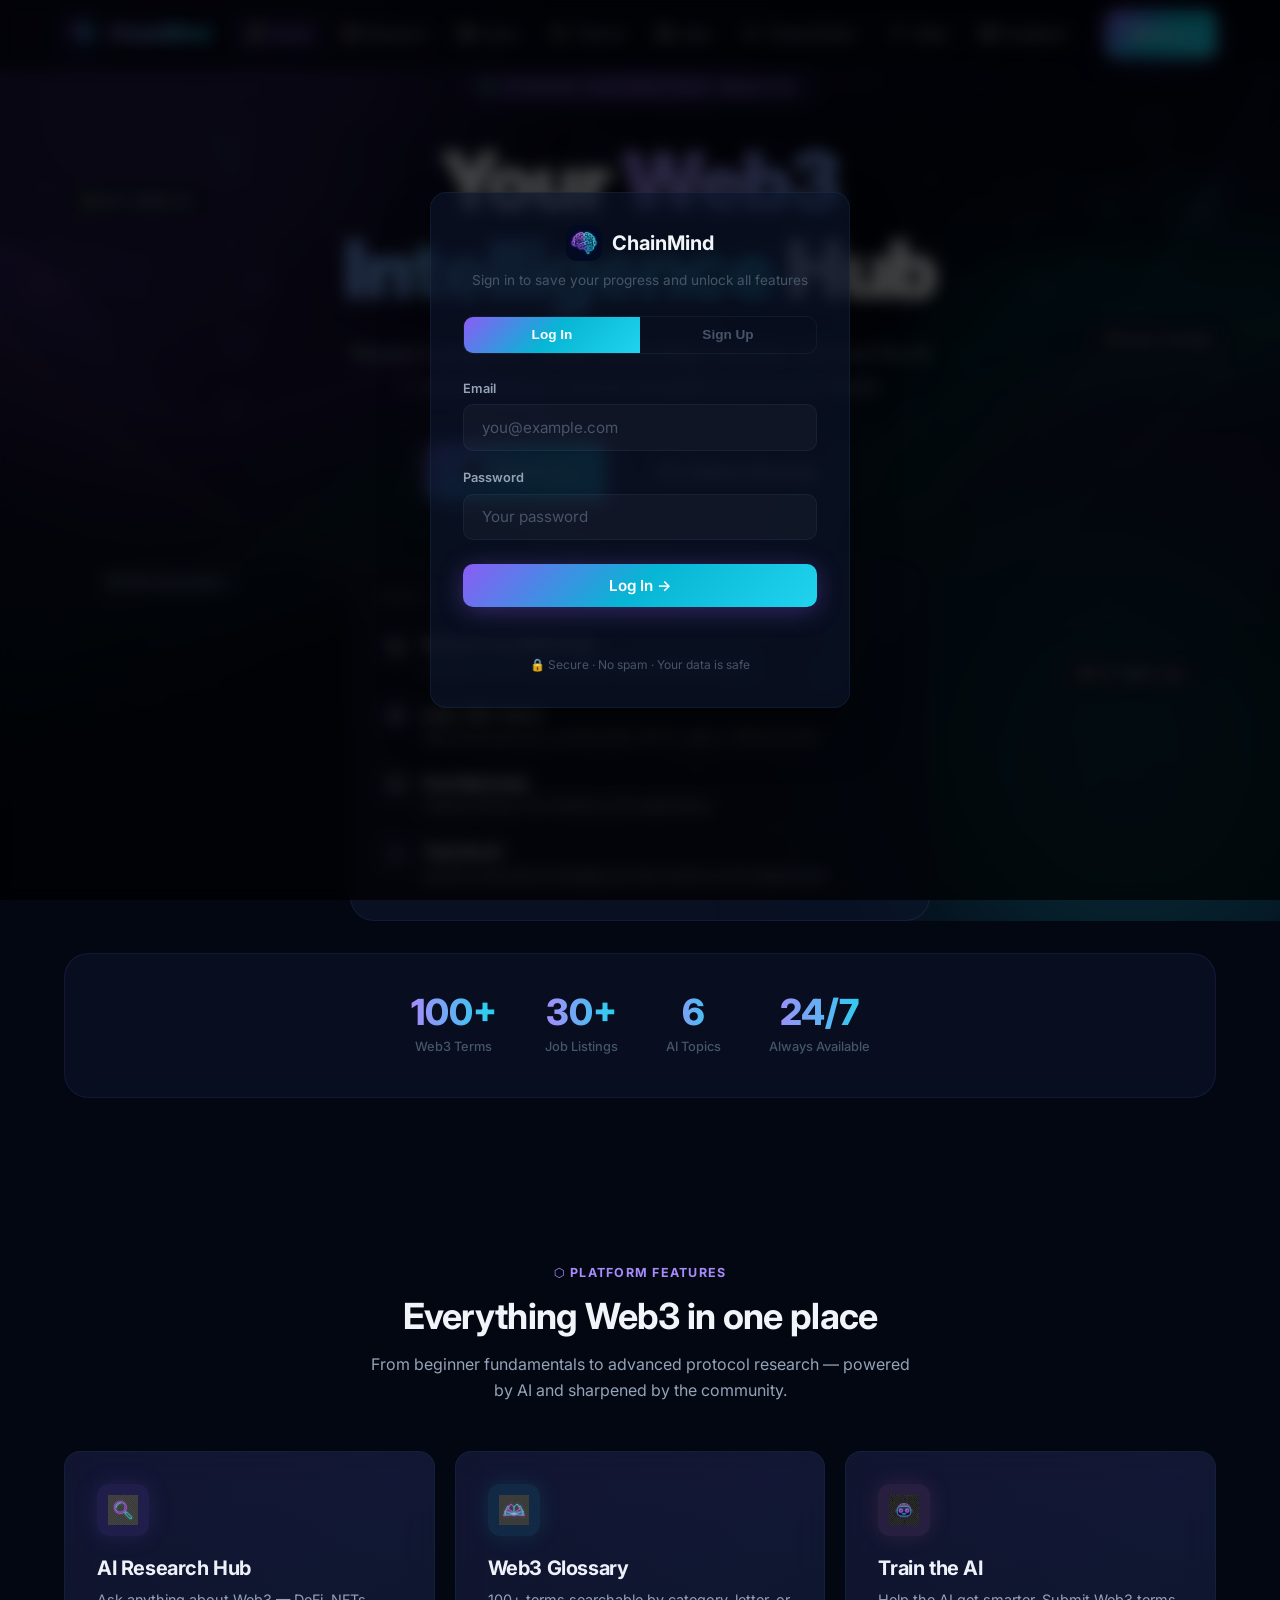
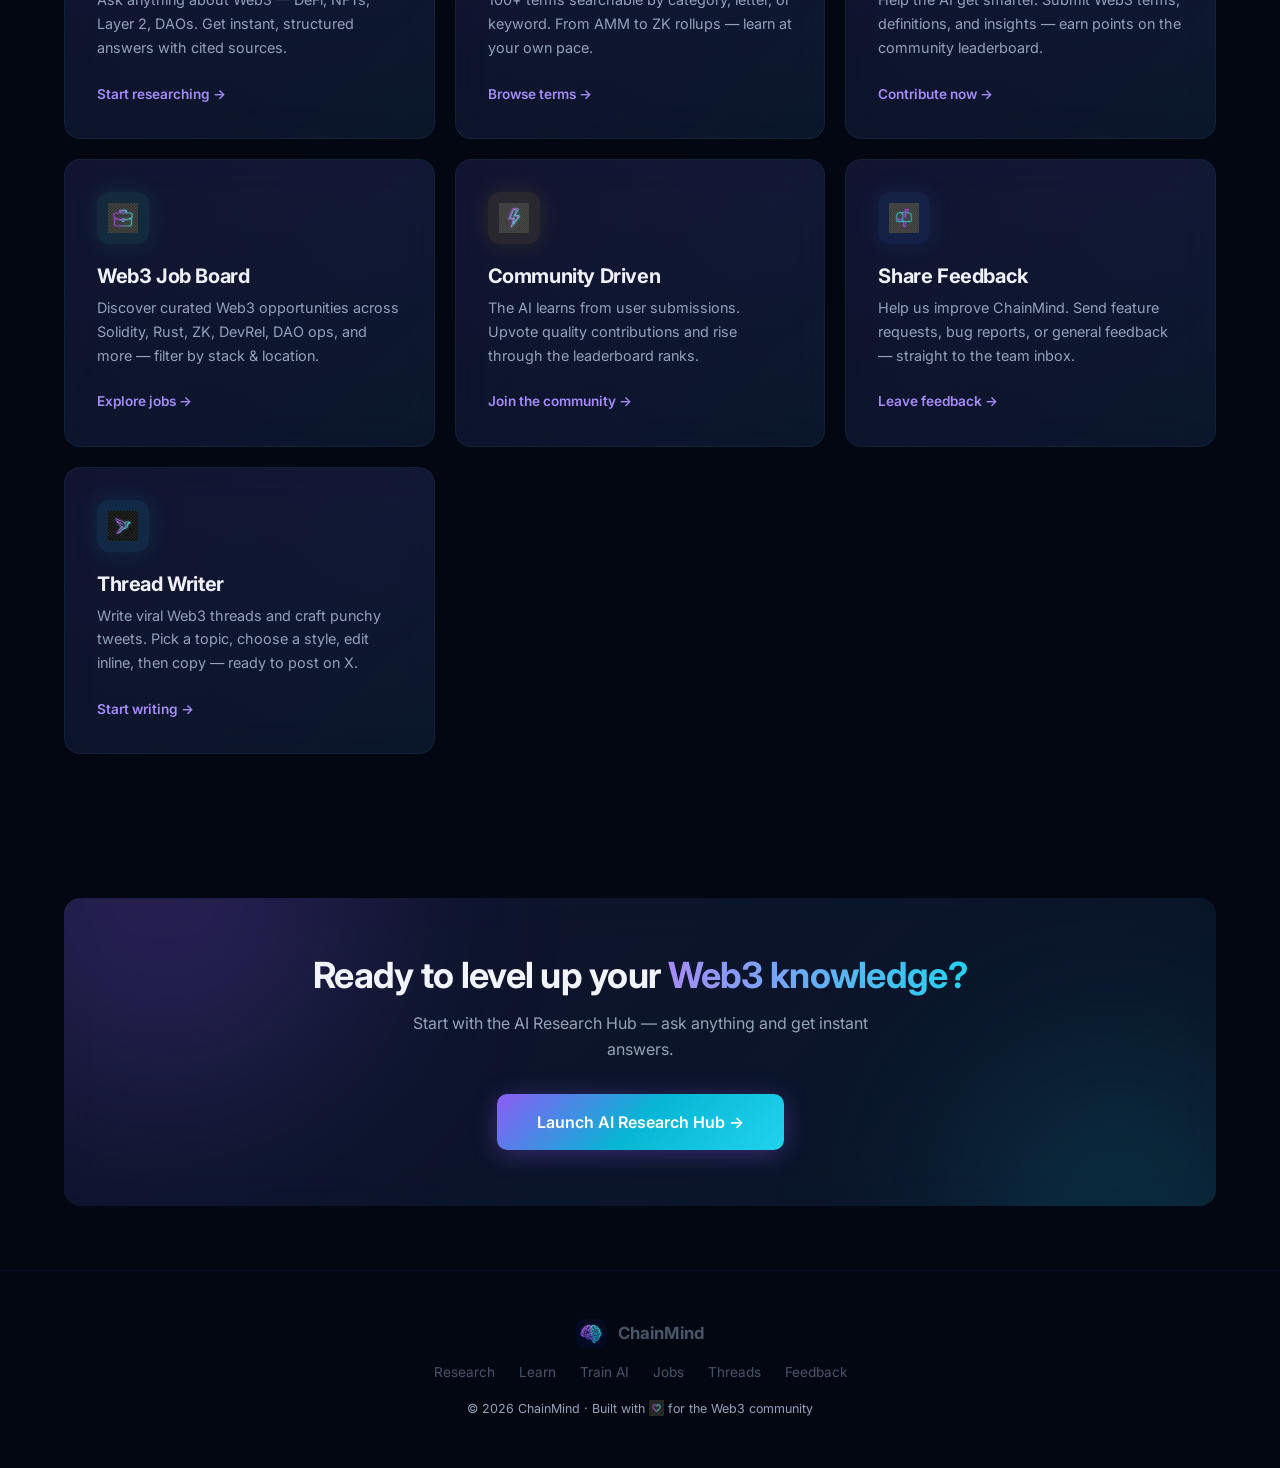
==== index.html @ 7d7e0b0d "Fix mobile responsiveness and emoji icons" ====
<!DOCTYPE html>
<html lang="en">

<head>
  <meta charset="UTF-8" />
  <meta name="viewport" content="width=device-width, initial-scale=1.0" />
  <title>ChainMind — AI-Powered Web3 Research Platform</title>
  <meta name="description"
    content="Research Web3 with AI, learn blockchain terminology, find Web3 jobs, and train the AI with community knowledge." />
  <link rel="stylesheet" href="css/global.css" />
  <link rel="stylesheet" href="css/components.css" />
  <style>
    /* Hero */
    .hero {
      min-height: 100vh;
      display: flex;
      align-items: center;
      justify-content: center;
      text-align: center;
      position: relative;
      overflow: hidden;
      padding-top: 68px;
    }

    .hero-bg {
      position: absolute;
      inset: 0;
      z-index: 0;
    }

    .hero-bg img {
      width: 100%;
      height: 100%;
      object-fit: cover;
      opacity: 0.35;
    }

    .hero-bg::after {
      content: '';
      position: absolute;
      inset: 0;
      background: linear-gradient(180deg, rgba(3, 7, 18, 0.3) 0%, rgba(3, 7, 18, 0.85) 70%, var(--bg-deep) 100%);
    }

    .hero-content {
      position: relative;
      z-index: 2;
      max-width: 820px;
      margin-inline: auto;
      padding-inline: 1.5rem;
      animation: fade-in-up 0.8s ease both;
    }

    .hero-badge {
      display: inline-flex;
      align-items: center;
      gap: 0.6rem;
      background: rgba(139, 92, 246, 0.08);
      border: 1px solid rgba(139, 92, 246, 0.2);
      border-radius: 99px;
      padding: 0.45rem 1.2rem;
      font-size: 0.8rem;
      font-weight: 600;
      color: var(--purple-1);
      margin-bottom: 2rem;
      position: relative;
      overflow: hidden;
    }

    .hero-badge::after {
      content: '';
      position: absolute;
      inset: 0;
      background: linear-gradient(90deg, transparent, rgba(139, 92, 246, 0.15), transparent);
      animation: shimmer 3s infinite;
    }

    .hero-badge .dot {
      width: 8px;
      height: 8px;
      border-radius: 50%;
      background: var(--green-1);
      animation: glow-pulse 2s infinite;
      position: relative;
      z-index: 1;
    }

    .hero h1 {
      font-size: clamp(2.8rem, 7vw, 5rem);
      letter-spacing: -0.03em;
      margin-bottom: 1.5rem;
      font-weight: 900;
      line-height: 1.1;
    }

    .hero-sub {
      font-size: 1.2rem;
      color: var(--text-secondary);
      max-width: 600px;
      margin-inline: auto;
      margin-bottom: 2.5rem;
      line-height: 1.7;
    }

    .hero-cta {
      display: flex;
      gap: 1rem;
      justify-content: center;
      flex-wrap: wrap;
      margin-bottom: 4rem;
    }

    .hero-cta .btn {
      font-size: 1rem;
      padding: 0.9rem 2.2rem;
    }

    .hero-preview {
      background: rgba(12, 20, 42, 0.7);
      border: 1px solid rgba(139, 92, 246, 0.12);
      border-radius: var(--radius-lg);
      padding: 1.5rem 1.75rem;
      text-align: left;
      max-width: 580px;
      margin-inline: auto;
      backdrop-filter: blur(24px);
      animation: fade-in-up 0.8s ease 0.3s both;
      position: relative;
      overflow: hidden;
    }

    .hero-preview::before {
      content: '';
      position: absolute;
      inset: -1px;
      border-radius: inherit;
      padding: 1px;
      background: linear-gradient(135deg, rgba(139, 92, 246, 0.25), transparent 40%, rgba(34, 211, 238, 0.15));
      -webkit-mask: linear-gradient(#fff 0 0) content-box, linear-gradient(#fff 0 0);
      mask: linear-gradient(#fff 0 0) content-box, linear-gradient(#fff 0 0);
      -webkit-mask-composite: xor;
      mask-composite: exclude;
      pointer-events: none;
    }

    .preview-label {
      font-size: 0.72rem;
      font-weight: 700;
      letter-spacing: 0.1em;
      text-transform: uppercase;
      color: var(--text-muted);
      margin-bottom: 0.75rem;
    }

    .preview-item {
      display: flex;
      gap: 0.75rem;
      align-items: flex-start;
      padding: 0.65rem 0;
      border-bottom: 1px solid rgba(139, 92, 246, 0.06);
    }

    .preview-item:last-child {
      border-bottom: none;
    }

    .preview-icon {
      width: 32px;
      height: 32px;
      border-radius: 8px;
      background: rgba(139, 92, 246, 0.1);
      display: flex;
      align-items: center;
      justify-content: center;
      font-size: 0.85rem;
      flex-shrink: 0;
    }

    .preview-item p {
      font-size: 0.8rem;
    }

    /* Orbs */
    .orb-1 {
      width: 600px;
      height: 600px;
      top: -200px;
      left: -150px;
      animation: float 8s ease-in-out infinite;
    }

    .orb-2 {
      width: 500px;
      height: 500px;
      bottom: -100px;
      right: -100px;
      animation: float 10s ease-in-out infinite reverse;
    }

    .orb-3 {
      width: 300px;
      height: 300px;
      top: 40%;
      left: 50%;
      transform: translateX(-50%);
      animation: float 6s ease-in-out infinite 2s;
    }

    /* Floating tags */
    .floating-tag {
      position: absolute;
      background: rgba(12, 20, 42, 0.75);
      border: 1px solid rgba(139, 92, 246, 0.15);
      border-radius: 99px;
      padding: 0.4rem 1rem;
      font-size: 0.75rem;
      font-weight: 600;
      color: var(--text-secondary);
      backdrop-filter: blur(12px);
      animation: float 7s ease-in-out infinite;
      pointer-events: none;
    }

    .ft-1 {
      top: 20%;
      left: 5%;
      animation-delay: 0s;
    }

    .ft-2 {
      top: 35%;
      right: 4%;
      animation-delay: 1.5s;
    }

    .ft-3 {
      bottom: 35%;
      left: 7%;
      animation-delay: 3s;
    }

    .ft-4 {
      bottom: 25%;
      right: 6%;
      animation-delay: 4.5s;
    }

    /* CTA section gradient border */
    .cta-card {
      padding: 3.5rem;
      text-align: center;
      position: relative;
      overflow: hidden;
      border: none;
    }

    .cta-card::before {
      content: '';
      position: absolute;
      inset: -1px;
      border-radius: inherit;
      padding: 1px;
      background: linear-gradient(135deg, rgba(139, 92, 246, 0.3), transparent 50%, rgba(34, 211, 238, 0.2));
      -webkit-mask: linear-gradient(#fff 0 0) content-box, linear-gradient(#fff 0 0);
      mask: linear-gradient(#fff 0 0) content-box, linear-gradient(#fff 0 0);
      -webkit-mask-composite: xor;
      mask-composite: exclude;
      pointer-events: none;
    }

    .emoji-icon {
      width: 1.25em;
      height: 1.25em;
      vertical-align: -0.25em;
      display: inline-block;
      object-fit: contain;
    }

    @media(max-width:768px) {
      .floating-tag {
        display: none;
      }

      .hero h1 {
        font-size: clamp(2rem, 8vw, 3.5rem);
      }

      .hero {
        padding-bottom: 2rem;
      }

      .cta-card {
        padding: 2rem 1.25rem !important;
      }

      .cta-card .btn {
        width: 100%;
        justify-content: center;
        text-align: center;
      }

      .hero-cta .btn {
        width: 100%;
        justify-content: center;
      }

      .stats-bar {
        gap: 1.5rem;
        padding: 1.75rem 1.5rem;
      }
    }
  </style>
</head>

<body>

  <!-- ── Navbar ── -->
  <nav class="navbar">
    <div class="navbar-inner">
      <a href="index.html" class="navbar-brand">
        <div class="brand-icon"><img src="assets/chainmind_logo.png" alt="ChainMind"></div>
        <span>ChainMind</span>
      </a>
      <ul class="navbar-links">
        <li><a href="index.html"><img src="assets/icon_home_1771849990107.png" alt="Home" class="emoji-icon"> Home</a>
        </li>
        <li><a href="research.html"><img src="assets/icon_research_1771850004375.png" alt="Research" class="emoji-icon">
            Research</a></li>
        <li><a href="learn.html"><img src="assets/icon_learn_1771850086017.png" alt="Learn" class="emoji-icon">
            Learn</a></li>
        <li><a href="train.html"><img src="assets/icon_robot_1771850102245.png" alt="Train AI" class="emoji-icon"> Train
            AI</a></li>
        <li><a href="jobs.html"><img src="assets/icon_jobs_1771850142744.png" alt="Jobs" class="emoji-icon"> Jobs</a>
        </li>
        <li><a href="tweet.html"><img src="assets/icon_thread_1771850173040.png" alt="Thread Writer" class="emoji-icon">
            Thread Writer</a></li>
        <li><a href="video.html"><img src="assets/icon_video.png" alt="Video" class="emoji-icon"> Video</a></li>
        <li><a href="feedback.html"><img src="assets/icon_feedback_1771850546386.png" alt="Feedback" class="emoji-icon">
            Feedback</a></li>
      </ul>
      <div class="navbar-cta">
        <a href="research.html" class="btn btn-primary">Ask AI →</a>
        <button class="hamburger" id="hamburger" aria-label="Menu">
          <span></span><span></span><span></span>
        </button>
      </div>
    </div>
    <div class="mobile-menu" id="mobile-menu">
      <a href="index.html"><img src="assets/icon_home_1771849990107.png" alt="Home" class="emoji-icon"> Home</a>
      <a href="research.html"><img src="assets/icon_research_1771850004375.png" alt="Research" class="emoji-icon">
        Research</a>
      <a href="learn.html"><img src="assets/icon_learn_1771850086017.png" alt="Learn" class="emoji-icon"> Learn</a>
      <a href="train.html"><img src="assets/icon_robot_1771850102245.png" alt="Train AI" class="emoji-icon"> Train
        AI</a>
      <a href="jobs.html"><img src="assets/icon_jobs_1771850142744.png" alt="Jobs" class="emoji-icon"> Jobs</a>
      <a href="tweet.html"><img src="assets/icon_thread_1771850173040.png" alt="Thread Writer" class="emoji-icon">
        Thread Writer</a>
      <a href="video.html"><img src="assets/icon_video.png" alt="Video" class="emoji-icon"> Video</a>
      <a href="feedback.html"><img src="assets/icon_feedback_1771850546386.png" alt="Feedback" class="emoji-icon">
        Feedback</a>
    </div>
  </nav>

  <!-- ── Hero ── -->
  <section class="hero">
    <div class="hero-bg">
      <img src="assets/hero_bg.png" alt="">
    </div>
    <div class="orb orb-purple orb-1"></div>
    <div class="orb orb-cyan orb-2"></div>
    <div class="orb orb-pink orb-3"></div>
    <span class="floating-tag ft-1"><img src="assets/icon_defi_1771850023345.png" alt="DeFi" class="emoji-icon"> DeFi ·
      $80B TVL</span>
    <span class="floating-tag ft-2"><img src="assets/icon_layer2_1771850044279.png" alt="Layer 2" class="emoji-icon">
      Layer 2 Scaling</span>
    <span class="floating-tag ft-3"><img src="assets/icon_dao_1771850564025.png" alt="DAO" class="emoji-icon"> DAO
      Governance</span>
    <span class="floating-tag ft-4"><img src="assets/icon_jobs_1771850142744.png" alt="Jobs" class="emoji-icon"> 30+
      Web3 Jobs</span>

    <div class="hero-content">
      <div class="hero-badge">
        <div class="dot"></div>
        <span style="position:relative;z-index:1">AI-Powered · Community Trained · Always Free</span>
      </div>
      <h1>Your <span class="grad-text">Web3 Intelligence</span> Hub</h1>
      <p class="hero-sub">Research protocols, master terminology, find jobs, and train the AI — everything you need to
        navigate and thrive in Web3.</p>
      <div class="hero-cta">
        <a href="research.html" class="btn btn-primary"><img src="assets/icon_research_1771850004375.png" alt="Search"
            class="emoji-icon"> Ask the AI</a>
        <a href="learn.html" class="btn btn-outline"><img src="assets/icon_learn_1771850086017.png" alt="Learn"
            class="emoji-icon"> Explore Glossary</a>
      </div>
      <div class="hero-preview">
        <div class="preview-label">What can ChainMind do?</div>
        <div class="preview-item">
          <div class="preview-icon"><img src="assets/icon_research_1771850004375.png" alt="Search" class="emoji-icon">
          </div>
          <div><strong style="font-size:0.88rem">Research any Web3 topic</strong>
            <p>"Explain how ZK rollups differ from optimistic rollups"</p>
          </div>
        </div>
        <div class="preview-item">
          <div class="preview-icon"><img src="assets/icon_learn_1771850086017.png" alt="Learn" class="emoji-icon"></div>
          <div><strong style="font-size:0.88rem">Learn 100+ terms</strong>
            <p>Searchable glossary covering DeFi, NFTs, Layer 2, DAOs & more</p>
          </div>
        </div>
        <div class="preview-item">
          <div class="preview-icon"><img src="assets/icon_jobs_1771850142744.png" alt="Jobs" class="emoji-icon"></div>
          <div><strong style="font-size:0.88rem">Find Web3 jobs</strong>
            <p>Filtered listings from Solidity to ZK engineering</p>
          </div>
        </div>
        <div class="preview-item">
          <div class="preview-icon"><img src="assets/icon_robot_1771850102245.png" alt="Robot" class="emoji-icon"></div>
          <div><strong style="font-size:0.88rem">Train the AI</strong>
            <p>Submit community knowledge and earn points on the leaderboard</p>
          </div>
        </div>
      </div>
    </div>
  </section>

  <!-- ── Stats ── -->
  <section class="section" style="padding-top:2rem">
    <div class="container">
      <div class="stats-bar">
        <div class="stat-item">
          <div class="stat-number" data-target="100" data-suffix="+">0+</div>
          <div class="stat-label">Web3 Terms</div>
        </div>
        <div class="stat-item">
          <div class="stat-number" data-target="30" data-suffix="+">0+</div>
          <div class="stat-label">Job Listings</div>
        </div>
        <div class="stat-item">
          <div class="stat-number" data-target="6" data-suffix="">0</div>
          <div class="stat-label">AI Topics</div>
        </div>
        <div class="stat-item">
          <div class="stat-number" data-target="24" data-suffix="/7">0/7</div>
          <div class="stat-label">Always Available</div>
        </div>
      </div>
    </div>
  </section>

  <!-- ── Features ── -->
  <section class="section">
    <div class="container">
      <div class="text-center" style="margin-bottom:3rem">
        <div class="section-label">⬡ Platform Features</div>
        <h2>Everything Web3 in one place</h2>
        <p style="margin-top:0.75rem;max-width:560px;margin-inline:auto">From beginner fundamentals to advanced protocol
          research — powered by AI and sharpened by the community.</p>
      </div>
      <div class="feature-grid">
        <div class="card feature-card">
          <div class="card-icon icon-purple"><img src="assets/icon_research_1771850004375.png" alt="Research"
              class="emoji-icon"></div>
          <h3>AI Research Hub</h3>
          <p>Ask anything about Web3 — DeFi, NFTs, Layer 2, DAOs. Get instant, structured answers with cited sources.
          </p>
          <a href="research.html" class="card-link">Start researching →</a>
        </div>
        <div class="card feature-card">
          <div class="card-icon icon-cyan"><img src="assets/icon_learn_1771850086017.png" alt="Learn"
              class="emoji-icon"></div>
          <h3>Web3 Glossary</h3>
          <p>100+ terms searchable by category, letter, or keyword. From AMM to ZK rollups — learn at your own pace.</p>
          <a href="learn.html" class="card-link">Browse terms →</a>
        </div>
        <div class="card feature-card">
          <div class="card-icon icon-pink"><img src="assets/icon_robot_1771850102245.png" alt="Train"
              class="emoji-icon"></div>
          <h3>Train the AI</h3>
          <p>Help the AI get smarter. Submit Web3 terms, definitions, and insights — earn points on the community
            leaderboard.</p>
          <a href="train.html" class="card-link">Contribute now →</a>
        </div>
        <div class="card feature-card">
          <div class="card-icon icon-green"><img src="assets/icon_jobs_1771850142744.png" alt="Jobs" class="emoji-icon">
          </div>
          <h3>Web3 Job Board</h3>
          <p>Discover curated Web3 opportunities across Solidity, Rust, ZK, DevRel, DAO ops, and more — filter by stack
            & location.</p>
          <a href="jobs.html" class="card-link">Explore jobs →</a>
        </div>
        <div class="card feature-card">
          <div class="card-icon icon-yellow"><img src="assets/icon_defi_1771850023345.png" alt="DeFi"
              class="emoji-icon"></div>
          <h3>Community Driven</h3>
          <p>The AI learns from user submissions. Upvote quality contributions and rise through the leaderboard ranks.
          </p>
          <a href="train.html" class="card-link">Join the community →</a>
        </div>
        <div class="card feature-card">
          <div class="card-icon icon-blue"><img src="assets/icon_feedback_1771850546386.png" alt="Feedback"
              class="emoji-icon"></div>
          <h3>Share Feedback</h3>
          <p>Help us improve ChainMind. Send feature requests, bug reports, or general feedback — straight to the team
            inbox.</p>
          <a href="feedback.html" class="card-link">Leave feedback →</a>
        </div>
        <div class="card feature-card">
          <div class="card-icon icon-cyan"><img src="assets/icon_thread_1771850173040.png" alt="Thread"
              class="emoji-icon"></div>
          <h3>Thread Writer</h3>
          <p>Write viral Web3 threads and craft punchy tweets. Pick a topic, choose a style, edit inline, then copy —
            ready to post on X.</p>
          <a href="tweet.html" class="card-link">Start writing →</a>
        </div>
      </div>
    </div>
  </section>

  <!-- ── CTA Strip ── -->
  <section class="section" style="padding-block:4rem">
    <div class="container">
      <div class="card cta-card">
        <div class="orb orb-purple" style="width:400px;height:400px;top:-200px;left:-100px;position:absolute;z-index:0">
        </div>
        <div class="orb orb-cyan"
          style="width:300px;height:300px;bottom:-150px;right:-50px;position:absolute;z-index:0"></div>
        <div style="position:relative;z-index:1;display:flex;flex-direction:column;align-items:center">
          <h2 style="margin-bottom:0.75rem">Ready to level up your <span class="grad-text">Web3 knowledge?</span></h2>
          <p style="margin-bottom:2rem;max-width:500px;margin-inline:auto">Start with the AI Research Hub — ask anything
            and get instant answers.</p>
          <a href="research.html" class="btn btn-primary" style="font-size:1rem;padding:0.9rem 2.5rem">Launch AI
            Research Hub →</a>
        </div>
      </div>
    </div>
  </section>

  <!-- ── Footer ── -->
  <footer>
    <div class="container">
      <div style="display:flex;align-items:center;justify-content:center;gap:0.7rem;margin-bottom:0.75rem">
        <div
          style="width:30px;height:30px;border-radius:8px;overflow:hidden;display:flex;align-items:center;justify-content:center">
          <img src="assets/chainmind_logo.png" alt="ChainMind" style="width:100%;height:100%;object-fit:cover">
        </div>
        <strong style="font-size:1.05rem">ChainMind</strong>
      </div>
      <div style="display:flex;gap:1.5rem;justify-content:center;flex-wrap:wrap;margin-bottom:1rem">
        <a href="research.html">Research</a>
        <a href="learn.html">Learn</a>
        <a href="train.html">Train AI</a>
        <a href="jobs.html">Jobs</a>
        <a href="tweet.html">Threads</a>
        <a href="feedback.html">Feedback</a>
      </div>
      <p style="font-size:0.78rem">© 2026 ChainMind · Built with <img src="assets/icon_heart_1771850577185.png"
          alt="Heart" class="emoji-icon"> for the Web3 community</p>
    </div>
  </footer>

  <div id="toast-container"></div>
  <script src="js/store.js"></script>
  <script src="js/auth.js"></script>
  <script src="js/router.js"></script>
</body>

</html>
---- css/global.css ----
@import url('https://fonts.googleapis.com/css2?family=Inter:wght@300;400;500;600;700;800;900&family=JetBrains+Mono:wght@400;500&display=swap');

/* ─── Design Tokens ─────────────────────────────────────── */
:root {
  --bg-deep: #030712;
  --bg-dark: #0a0f1e;
  --bg-card: rgba(12, 20, 42, 0.65);
  --bg-card-hover: rgba(18, 30, 65, 0.85);
  --border: rgba(99, 179, 237, 0.08);
  --border-glow: rgba(139, 92, 246, 0.4);

  --purple-1: #a78bfa;
  --purple-2: #8b5cf6;
  --purple-3: #6d28d9;
  --cyan-1: #22d3ee;
  --cyan-2: #06b6d4;
  --pink-1: #f472b6;
  --green-1: #34d399;
  --yellow-1: #fbbf24;
  --orange-1: #f97316;

  --grad-primary: linear-gradient(135deg, #8b5cf6 0%, #06b6d4 50%, #22d3ee 100%);
  --grad-warm: linear-gradient(135deg, #f97316 0%, #ec4899 50%, #8b5cf6 100%);
  --grad-card: linear-gradient(135deg, rgba(139, 92, 246, 0.06) 0%, rgba(34, 211, 238, 0.03) 100%);
  --grad-text: linear-gradient(90deg, #a78bfa, #22d3ee, #a78bfa);
  --grad-border: linear-gradient(135deg, rgba(139, 92, 246, 0.5), rgba(34, 211, 238, 0.3));

  --text-primary: #f1f5f9;
  --text-secondary: #94a3b8;
  --text-muted: #475569;

  --radius-sm: 10px;
  --radius-md: 16px;
  --radius-lg: 24px;
  --radius-xl: 32px;

  --shadow-glow-purple: 0 0 40px rgba(139, 92, 246, 0.25);
  --shadow-glow-cyan: 0 0 40px rgba(34, 211, 238, 0.2);
  --shadow-card: 0 8px 48px rgba(0, 0, 0, 0.55);
  --shadow-elevated: 0 20px 60px rgba(0, 0, 0, 0.4);

  --transition: 0.3s cubic-bezier(0.4, 0, 0.2, 1);
  --transition-fast: 0.15s cubic-bezier(0.4, 0, 0.2, 1);
  --font-main: 'Inter', system-ui, -apple-system, sans-serif;
  --font-mono: 'JetBrains Mono', monospace;
}

/* ─── Reset ──────────────────────────────────────────────── */
*,
*::before,
*::after {
  box-sizing: border-box;
  margin: 0;
  padding: 0;
}

html {
  scroll-behavior: smooth;
}

body {
  font-family: var(--font-main);
  background: var(--bg-deep);
  color: var(--text-primary);
  min-height: 100vh;
  line-height: 1.65;
  overflow-x: hidden;
  -webkit-font-smoothing: antialiased;
  -moz-osx-font-smoothing: grayscale;
}

/* ─── Background grid + noise ────────────────────────────── */
body::before {
  content: '';
  position: fixed;
  inset: 0;
  background-image:
    linear-gradient(rgba(139, 92, 246, 0.02) 1px, transparent 1px),
    linear-gradient(90deg, rgba(139, 92, 246, 0.02) 1px, transparent 1px);
  background-size: 64px 64px;
  pointer-events: none;
  z-index: 0;
}

body::after {
  content: '';
  position: fixed;
  inset: 0;
  background: radial-gradient(ellipse 80% 50% at 50% -10%, rgba(139, 92, 246, 0.12) 0%, transparent 60%);
  pointer-events: none;
  z-index: 0;
}

/* ─── Scrollbar ──────────────────────────────────────────── */
::-webkit-scrollbar {
  width: 5px;
}

::-webkit-scrollbar-track {
  background: var(--bg-deep);
}

::-webkit-scrollbar-thumb {
  background: var(--purple-2);
  border-radius: 99px;
}

::-webkit-scrollbar-thumb:hover {
  background: var(--purple-1);
}

/* ─── Typography ─────────────────────────────────────────── */
h1,
h2,
h3,
h4,
h5,
h6 {
  font-weight: 700;
  line-height: 1.2;
  letter-spacing: -0.02em;
}

h1 {
  font-size: clamp(2rem, 5vw, 3.5rem);
  font-weight: 800;
}

h2 {
  font-size: clamp(1.5rem, 3vw, 2.25rem);
}

h3 {
  font-size: 1.25rem;
}

p {
  color: var(--text-secondary);
}

a {
  color: var(--cyan-1);
  text-decoration: none;
  transition: var(--transition);
}

a:hover {
  color: var(--purple-1);
}

.grad-text {
  background: var(--grad-text);
  background-size: 200% auto;
  -webkit-background-clip: text;
  -webkit-text-fill-color: transparent;
  background-clip: text;
  animation: gradient-shift 4s ease infinite;
}

/* ─── Emoji Icon (inline image icons) ────────────────────── */
.emoji-icon {
  width: 1.25em;
  height: 1.25em;
  vertical-align: -0.25em;
  display: inline-block;
  object-fit: contain;
}

/* ─── Layout helpers ─────────────────────────────────────── */
.container {
  max-width: 1200px;
  margin-inline: auto;
  padding-inline: 1.5rem;
}

.section {
  padding-block: 5rem;
  position: relative;
  z-index: 1;
}

.flex {
  display: flex;
}

.grid {
  display: grid;
}

.gap-1 {
  gap: 0.5rem;
}

.gap-2 {
  gap: 1rem;
}

.gap-3 {
  gap: 1.5rem;
}

.gap-4 {
  gap: 2rem;
}

.items-center {
  align-items: center;
}

.justify-between {
  justify-content: space-between;
}

.text-center {
  text-align: center;
}

/* ─── Glass card ─────────────────────────────────────────── */
.card {
  background: var(--bg-card);
  border: 1px solid var(--border);
  border-radius: var(--radius-md);
  backdrop-filter: blur(20px);
  -webkit-backdrop-filter: blur(20px);
  background-image: var(--grad-card);
  transition: var(--transition);
  position: relative;
}

.card:hover {
  border-color: rgba(139, 92, 246, 0.3);
  box-shadow: var(--shadow-card), 0 0 30px rgba(139, 92, 246, 0.08);
  transform: translateY(-4px);
}

/* ─── Buttons ────────────────────────────────────────────── */
.btn {
  display: inline-flex;
  align-items: center;
  gap: 0.5rem;
  padding: 0.7rem 1.5rem;
  border-radius: var(--radius-sm);
  font-family: var(--font-main);
  font-size: 0.9rem;
  font-weight: 600;
  cursor: pointer;
  border: none;
  transition: var(--transition);
  white-space: nowrap;
  position: relative;
  overflow: hidden;
}

.btn::after {
  content: '';
  position: absolute;
  inset: 0;
  background: linear-gradient(90deg, transparent, rgba(255, 255, 255, 0.1), transparent);
  transform: translateX(-100%);
  transition: transform 0.5s ease;
}

.btn:hover::after {
  transform: translateX(100%);
}

.btn-primary {
  background: var(--grad-primary);
  color: #fff;
  box-shadow: 0 4px 24px rgba(139, 92, 246, 0.35);
}

.btn-primary:hover {
  box-shadow: 0 8px 40px rgba(139, 92, 246, 0.55);
  transform: translateY(-2px) scale(1.03);
}

.btn-outline {
  background: transparent;
  color: var(--text-primary);
  border: 1px solid rgba(139, 92, 246, 0.3);
}

.btn-outline:hover {
  background: rgba(139, 92, 246, 0.1);
  border-color: var(--purple-1);
  box-shadow: 0 0 20px rgba(139, 92, 246, 0.15);
}

.btn-ghost {
  background: rgba(255, 255, 255, 0.04);
  color: var(--text-secondary);
  border: 1px solid var(--border);
}

.btn-ghost:hover {
  background: rgba(255, 255, 255, 0.08);
  color: var(--text-primary);
}

/* ─── Badges ─────────────────────────────────────────────── */
.badge {
  display: inline-flex;
  align-items: center;
  padding: 0.2rem 0.65rem;
  border-radius: 99px;
  font-size: 0.72rem;
  font-weight: 600;
  letter-spacing: 0.03em;
  text-transform: uppercase;
}

.badge-purple {
  background: rgba(139, 92, 246, 0.15);
  color: var(--purple-1);
  border: 1px solid rgba(139, 92, 246, 0.25);
}

.badge-cyan {
  background: rgba(34, 211, 238, 0.1);
  color: var(--cyan-1);
  border: 1px solid rgba(34, 211, 238, 0.2);
}

.badge-green {
  background: rgba(52, 211, 153, 0.1);
  color: var(--green-1);
  border: 1px solid rgba(52, 211, 153, 0.2);
}

.badge-pink {
  background: rgba(244, 114, 182, 0.1);
  color: var(--pink-1);
  border: 1px solid rgba(244, 114, 182, 0.2);
}

.badge-yellow {
  background: rgba(251, 191, 36, 0.1);
  color: var(--yellow-1);
  border: 1px solid rgba(251, 191, 36, 0.2);
}

/* ─── Form Elements ──────────────────────────────────────── */
.input,
.textarea,
.select {
  width: 100%;
  background: rgba(255, 255, 255, 0.03);
  border: 1px solid var(--border);
  border-radius: var(--radius-sm);
  color: var(--text-primary);
  font-family: var(--font-main);
  font-size: 0.95rem;
  padding: 0.8rem 1.1rem;
  outline: none;
  transition: var(--transition);
}

.input:focus,
.textarea:focus,
.select:focus {
  border-color: var(--purple-2);
  box-shadow: 0 0 0 3px rgba(139, 92, 246, 0.15), 0 0 20px rgba(139, 92, 246, 0.08);
}

.input::placeholder,
.textarea::placeholder {
  color: var(--text-muted);
}

.textarea {
  resize: vertical;
  min-height: 120px;
}

.select {
  cursor: pointer;
  appearance: none;
}

label {
  display: block;
  font-size: 0.85rem;
  font-weight: 600;
  color: var(--text-secondary);
  margin-bottom: 0.4rem;
}

/* ─── Toast ──────────────────────────────────────────────── */
#toast-container {
  position: fixed;
  bottom: 2rem;
  right: 2rem;
  z-index: 9999;
  display: flex;
  flex-direction: column;
  gap: 0.75rem;
}

.toast {
  padding: 1rem 1.5rem;
  border-radius: var(--radius-sm);
  font-size: 0.9rem;
  font-weight: 500;
  backdrop-filter: blur(20px);
  animation: slideIn 0.3s ease, fadeOut 0.4s ease 2.8s forwards;
  max-width: 340px;
  display: flex;
  align-items: center;
  gap: 0.6rem;
}

.toast.success {
  background: rgba(52, 211, 153, 0.15);
  border: 1px solid var(--green-1);
  color: #6ee7b7;
}

.toast.error {
  background: rgba(239, 68, 68, 0.15);
  border: 1px solid #ef4444;
  color: #fca5a5;
}

.toast.info {
  background: rgba(139, 92, 246, 0.15);
  border: 1px solid var(--purple-2);
  color: #c4b5fd;
}

@keyframes slideIn {
  from {
    transform: translateX(120%);
    opacity: 0;
  }

  to {
    transform: translateX(0);
    opacity: 1;
  }
}

@keyframes fadeOut {
  to {
    opacity: 0;
    transform: translateX(120%);
  }
}

/* ─── Page header ────────────────────────────────────────── */
.page-header {
  padding: 7rem 0 3rem;
  text-align: center;
  position: relative;
  z-index: 1;
}

.page-header .eyebrow {
  font-size: 0.8rem;
  font-weight: 700;
  letter-spacing: 0.12em;
  text-transform: uppercase;
  color: var(--purple-1);
  margin-bottom: 1rem;
}

.page-header p {
  max-width: 600px;
  margin-inline: auto;
  margin-top: 0.75rem;
  font-size: 1.05rem;
}

/* ─── Orbs ───────────────────────────────────────────────── */
.orb {
  position: absolute;
  border-radius: 50%;
  filter: blur(100px);
  pointer-events: none;
  z-index: 0;
}

.orb-purple {
  background: rgba(139, 92, 246, 0.2);
}

.orb-cyan {
  background: rgba(34, 211, 238, 0.15);
}

.orb-pink {
  background: rgba(244, 114, 182, 0.12);
}

/* ─── Section labels ─────────────────────────────────────── */
.section-label {
  display: inline-flex;
  align-items: center;
  gap: 0.4rem;
  font-size: 0.78rem;
  font-weight: 700;
  letter-spacing: 0.1em;
  text-transform: uppercase;
  color: var(--purple-1);
  margin-bottom: 0.75rem;
}

/* ─── Dividers ───────────────────────────────────────────── */
.divider {
  height: 1px;
  background: linear-gradient(90deg, transparent, var(--border-glow), transparent);
  border: none;
  margin-block: 1.5rem;
}

/* ─── Animations ─────────────────────────────────────────── */
@keyframes float {

  0%,
  100% {
    transform: translateY(0px);
  }

  50% {
    transform: translateY(-20px);
  }
}

@keyframes glow-pulse {

  0%,
  100% {
    opacity: 0.5;
    box-shadow: 0 0 8px currentColor;
  }

  50% {
    opacity: 1;
    box-shadow: 0 0 16px currentColor;
  }
}

@keyframes spin-slow {
  to {
    transform: rotate(360deg);
  }
}

@keyframes blink {

  0%,
  100% {
    opacity: 1;
  }

  50% {
    opacity: 0;
  }
}

@keyframes gradient-shift {
  0% {
    background-position: 0% center;
  }

  50% {
    background-position: 200% center;
  }

  100% {
    background-position: 0% center;
  }
}

@keyframes shimmer {
  0% {
    transform: translateX(-100%);
  }

  100% {
    transform: translateX(100%);
  }
}

@keyframes fade-in-up {
  from {
    opacity: 0;
    transform: translateY(24px);
  }

  to {
    opacity: 1;
    transform: translateY(0);
  }
}

@keyframes pulse-ring {
  0% {
    transform: scale(0.8);
    opacity: 1;
  }

  100% {
    transform: scale(2.2);
    opacity: 0;
  }
}

/* ─── Utility: fade-in on scroll ─────────────────────────── */
.reveal {
  opacity: 0;
  transform: translateY(24px);
  transition: opacity 0.6s ease, transform 0.6s ease;
}

.reveal.revealed {
  opacity: 1;
  transform: translateY(0);
}

/* ─── Responsive ─────────────────────────────────────────── */
@media (max-width:768px) {
  .section {
    padding-block: 3rem;
  }

  .page-header {
    padding: 5rem 0 2rem;
  }
}
---- css/components.css ----
/* ─── Navigation ──────────────────────────────────────────────────────────── */
.navbar {
    position: fixed;
    top: 0;
    left: 0;
    right: 0;
    z-index: 1000;
    background: rgba(3, 7, 18, 0.8);
    backdrop-filter: blur(24px) saturate(1.4);
    -webkit-backdrop-filter: blur(24px) saturate(1.4);
    border-bottom: 1px solid rgba(139, 92, 246, 0.08);
    transition: var(--transition);
}

.navbar-inner {
    display: flex;
    align-items: center;
    justify-content: space-between;
    height: 68px;
    max-width: 1200px;
    margin-inline: auto;
    padding-inline: 1.5rem;
}

.navbar-brand {
    display: flex;
    align-items: center;
    gap: 0.65rem;
    font-size: 1.2rem;
    font-weight: 800;
    text-decoration: none;
    color: var(--text-primary);
    letter-spacing: -0.01em;
}

.navbar-brand .brand-icon {
    width: 36px;
    height: 36px;
    border-radius: 10px;
    overflow: hidden;
    display: flex;
    align-items: center;
    justify-content: center;
    box-shadow: 0 0 20px rgba(139, 92, 246, 0.3);
}

.navbar-brand .brand-icon img {
    width: 100%;
    height: 100%;
    object-fit: cover;
}

.navbar-brand span {
    background: var(--grad-text);
    background-size: 200% auto;
    -webkit-background-clip: text;
    -webkit-text-fill-color: transparent;
    background-clip: text;
}

.navbar-links {
    display: flex;
    align-items: center;
    gap: 0.2rem;
    list-style: none;
}

.navbar-links a {
    display: flex;
    align-items: center;
    gap: 0.4rem;
    padding: 0.5rem 0.9rem;
    border-radius: var(--radius-sm);
    font-size: 0.85rem;
    font-weight: 500;
    color: var(--text-secondary);
    text-decoration: none;
    transition: var(--transition);
    position: relative;
}

.navbar-links a:hover,
.navbar-links a.active {
    background: rgba(139, 92, 246, 0.1);
    color: var(--text-primary);
}

.navbar-links a.active {
    color: var(--purple-1);
}

.navbar-cta {
    display: flex;
    align-items: center;
    gap: 0.75rem;
}

.hamburger {
    display: none;
    flex-direction: column;
    gap: 5px;
    background: none;
    border: none;
    cursor: pointer;
    padding: 0.5rem;
}

.hamburger span {
    width: 22px;
    height: 2px;
    background: var(--text-primary);
    border-radius: 2px;
    transition: var(--transition);
}

.mobile-menu {
    display: none;
    flex-direction: column;
    background: rgba(3, 7, 18, 0.97);
    border-top: 1px solid rgba(139, 92, 246, 0.08);
    padding: 1rem 1.5rem;
    gap: 0.25rem;
    backdrop-filter: blur(24px);
}

.mobile-menu a {
    padding: 0.75rem 1rem;
    border-radius: var(--radius-sm);
    color: var(--text-secondary);
    text-decoration: none;
    font-weight: 500;
    display: flex;
    align-items: center;
    gap: 0.5rem;
    transition: var(--transition);
}

.mobile-menu a:hover {
    background: rgba(139, 92, 246, 0.1);
    color: var(--text-primary);
}

@media (max-width: 900px) {
    .navbar-links {
        display: none;
    }

    .hamburger {
        display: flex;
    }

    .mobile-menu.open {
        display: flex;
    }

    .navbar-cta .btn {
        display: none;
    }
}

/* ─── Feature Cards (for index.html) ─────────────────────────────────────── */
.feature-grid {
    display: grid;
    grid-template-columns: repeat(auto-fit, minmax(290px, 1fr));
    gap: 1.25rem;
}

.feature-card {
    padding: 2rem;
    position: relative;
    overflow: hidden;
}

.feature-card::before {
    content: '';
    position: absolute;
    top: -50%;
    right: -50%;
    width: 200%;
    height: 200%;
    background: radial-gradient(ellipse at 70% 30%, rgba(139, 92, 246, 0.05) 0%, transparent 70%);
    pointer-events: none;
}

.feature-card::after {
    content: '';
    position: absolute;
    inset: 0;
    border-radius: inherit;
    padding: 1px;
    background: linear-gradient(135deg, rgba(139, 92, 246, 0.15), transparent 50%, rgba(34, 211, 238, 0.1));
    -webkit-mask: linear-gradient(#fff 0 0) content-box, linear-gradient(#fff 0 0);
    mask: linear-gradient(#fff 0 0) content-box, linear-gradient(#fff 0 0);
    -webkit-mask-composite: xor;
    mask-composite: exclude;
    pointer-events: none;
    opacity: 0;
    transition: opacity 0.4s ease;
}

.feature-card:hover::after {
    opacity: 1;
}

.feature-card .card-icon {
    width: 52px;
    height: 52px;
    border-radius: 12px;
    display: flex;
    align-items: center;
    justify-content: center;
    font-size: 1.5rem;
    margin-bottom: 1.25rem;
    position: relative;
}

.icon-purple {
    background: rgba(139, 92, 246, 0.12);
    box-shadow: 0 0 24px rgba(139, 92, 246, 0.15);
}

.icon-cyan {
    background: rgba(34, 211, 238, 0.1);
    box-shadow: 0 0 24px rgba(34, 211, 238, 0.12);
}

.icon-pink {
    background: rgba(244, 114, 182, 0.1);
    box-shadow: 0 0 24px rgba(244, 114, 182, 0.12);
}

.icon-green {
    background: rgba(52, 211, 153, 0.1);
    box-shadow: 0 0 24px rgba(52, 211, 153, 0.12);
}

.icon-yellow {
    background: rgba(251, 191, 36, 0.1);
    box-shadow: 0 0 24px rgba(251, 191, 36, 0.12);
}

.icon-blue {
    background: rgba(59, 130, 246, 0.1);
    box-shadow: 0 0 24px rgba(59, 130, 246, 0.12);
}

.feature-card h3 {
    margin-bottom: 0.5rem;
}

.feature-card p {
    font-size: 0.9rem;
    margin-bottom: 1.25rem;
}

.feature-card .card-link {
    display: inline-flex;
    align-items: center;
    gap: 0.35rem;
    font-size: 0.85rem;
    font-weight: 600;
    color: var(--purple-1);
    text-decoration: none;
    transition: var(--transition);
}

.feature-card .card-link:hover {
    gap: 0.65rem;
    color: var(--cyan-1);
}

/* ─── Stats bar ───────────────────────────────────────────────────────────── */
.stats-bar {
    display: flex;
    justify-content: center;
    flex-wrap: wrap;
    gap: 3rem;
    padding: 2.5rem 3rem;
    background: rgba(12, 20, 42, 0.6);
    border: 1px solid rgba(139, 92, 246, 0.1);
    border-radius: var(--radius-lg);
    backdrop-filter: blur(20px);
    position: relative;
    overflow: hidden;
}

.stats-bar::before {
    content: '';
    position: absolute;
    inset: -1px;
    border-radius: inherit;
    padding: 1px;
    background: linear-gradient(135deg, rgba(139, 92, 246, 0.2), transparent, rgba(34, 211, 238, 0.15));
    -webkit-mask: linear-gradient(#fff 0 0) content-box, linear-gradient(#fff 0 0);
    mask: linear-gradient(#fff 0 0) content-box, linear-gradient(#fff 0 0);
    -webkit-mask-composite: xor;
    mask-composite: exclude;
    pointer-events: none;
}

.stat-item {
    text-align: center;
}

.stat-item .stat-number {
    font-size: 2.25rem;
    font-weight: 800;
    background: var(--grad-text);
    background-size: 200% auto;
    -webkit-background-clip: text;
    -webkit-text-fill-color: transparent;
    background-clip: text;
    line-height: 1;
}

.stat-item .stat-label {
    font-size: 0.8rem;
    color: var(--text-muted);
    margin-top: 0.35rem;
    font-weight: 500;
}

/* ─── Search Bar ──────────────────────────────────────────────────────────── */
.search-bar-wrap {
    position: relative;
    max-width: 640px;
    margin-inline: auto;
}

.search-bar-wrap .search-icon {
    position: absolute;
    left: 1.1rem;
    top: 50%;
    transform: translateY(-50%);
    color: var(--text-muted);
    font-size: 1.1rem;
    pointer-events: none;
}

.search-bar-wrap input {
    width: 100%;
    padding: 1rem 1rem 1rem 3rem;
    border-radius: var(--radius-md);
    font-size: 1rem;
}

/* ─── Chip filters ────────────────────────────────────────────────────────── */
.chip-group {
    display: flex;
    flex-wrap: wrap;
    gap: 0.5rem;
}

.chip {
    padding: 0.4rem 1rem;
    border-radius: 99px;
    font-size: 0.82rem;
    font-weight: 600;
    cursor: pointer;
    border: 1px solid var(--border);
    background: rgba(255, 255, 255, 0.03);
    color: var(--text-secondary);
    transition: var(--transition);
    user-select: none;
}

.chip:hover {
    border-color: var(--purple-2);
    color: var(--text-primary);
    background: rgba(139, 92, 246, 0.06);
}

.chip.active {
    background: rgba(139, 92, 246, 0.15);
    border-color: var(--purple-1);
    color: var(--purple-1);
    box-shadow: 0 0 12px rgba(139, 92, 246, 0.1);
}

/* ─── AI Chat / Research ──────────────────────────────────────────────────── */
.ai-chat-wrap {
    background: var(--bg-card);
    border: 1px solid var(--border);
    border-radius: var(--radius-lg);
    overflow: hidden;
}

.ai-chat-header {
    padding: 1.25rem 1.5rem;
    border-bottom: 1px solid var(--border);
    display: flex;
    align-items: center;
    gap: 0.75rem;
}

.ai-status-dot {
    width: 10px;
    height: 10px;
    border-radius: 50%;
    background: var(--green-1);
    animation: glow-pulse 2s infinite;
    box-shadow: 0 0 8px var(--green-1);
}

.ai-chat-body {
    padding: 1.5rem;
    min-height: 400px;
    display: flex;
    flex-direction: column;
    gap: 1.25rem;
}

.ai-message {
    display: flex;
    gap: 0.75rem;
    animation: slideUp 0.3s ease;
}

@keyframes slideUp {
    from {
        opacity: 0;
        transform: translateY(14px);
    }

    to {
        opacity: 1;
        transform: translateY(0);
    }
}

.ai-avatar {
    width: 36px;
    height: 36px;
    border-radius: 50%;
    background: var(--grad-primary);
    display: flex;
    align-items: center;
    justify-content: center;
    font-size: 1rem;
    flex-shrink: 0;
}

.ai-bubble {
    background: rgba(139, 92, 246, 0.06);
    border: 1px solid rgba(139, 92, 246, 0.15);
    border-radius: 0 var(--radius-md) var(--radius-md) var(--radius-md);
    padding: 1rem 1.25rem;
    flex: 1;
    line-height: 1.7;
    font-size: 0.92rem;
}

.user-message .ai-bubble {
    background: rgba(34, 211, 238, 0.05);
    border-color: rgba(34, 211, 238, 0.15);
    border-radius: var(--radius-md) 0 var(--radius-md) var(--radius-md);
    color: var(--text-primary);
}

.ai-typing span {
    display: inline-block;
    width: 8px;
    height: 8px;
    border-radius: 50%;
    background: var(--purple-1);
    animation: typing-bounce 1.2s infinite;
    margin-right: 3px;
}

.ai-typing span:nth-child(2) {
    animation-delay: 0.2s;
}

.ai-typing span:nth-child(3) {
    animation-delay: 0.4s;
}

@keyframes typing-bounce {

    0%,
    60%,
    100% {
        transform: translateY(0);
    }

    30% {
        transform: translateY(-8px);
    }
}

.ai-input-row {
    padding: 1rem 1.5rem;
    border-top: 1px solid var(--border);
    display: flex;
    gap: 0.75rem;
}

.ai-input-row input {
    flex: 1;
    border-radius: 99px;
    padding: 0.75rem 1.25rem;
}

.ai-input-row button {
    border-radius: 99px;
    padding: 0.75rem 1.5rem;
}

/* ─── Glossary Term Cards ─────────────────────────────────────────────────── */
.glossary-grid {
    display: grid;
    grid-template-columns: repeat(auto-fill, minmax(320px, 1fr));
    gap: 1.25rem;
}

.term-card {
    padding: 1.5rem;
    cursor: default;
}

.term-card-head {
    display: flex;
    align-items: flex-start;
    justify-content: space-between;
    gap: 0.5rem;
    margin-bottom: 0.75rem;
}

.term-card h3 {
    font-size: 1.1rem;
}

.term-card .term-def {
    font-size: 0.88rem;
    margin-bottom: 1rem;
    color: var(--text-secondary);
    display: -webkit-box;
    -webkit-line-clamp: 3;
    -webkit-box-orient: vertical;
    overflow: hidden;
}

.term-card.expanded .term-def {
    -webkit-line-clamp: unset;
}

.term-card .term-example {
    font-family: var(--font-mono);
    font-size: 0.78rem;
    background: rgba(0, 0, 0, 0.3);
    border-left: 2px solid var(--purple-2);
    padding: 0.5rem 0.75rem;
    border-radius: 0 6px 6px 0;
    color: var(--text-secondary);
    margin-bottom: 0.75rem;
    display: none;
}

.term-card.expanded .term-example {
    display: block;
}

.term-card .related-tags {
    display: flex;
    flex-wrap: wrap;
    gap: 0.375rem;
    display: none;
}

.term-card.expanded .related-tags {
    display: flex;
}

.term-card .term-toggle {
    background: none;
    border: none;
    color: var(--purple-1);
    font-size: 0.78rem;
    font-weight: 600;
    cursor: pointer;
    padding: 0;
    font-family: var(--font-main);
    margin-top: 0.5rem;
}

.term-card .term-toggle:hover {
    color: var(--cyan-1);
}

/* ─── Letter Index ────────────────────────────────────────────────────────── */
.letter-index {
    display: flex;
    flex-wrap: wrap;
    gap: 0.25rem;
}

.letter-btn {
    width: 34px;
    height: 34px;
    border-radius: 8px;
    border: 1px solid var(--border);
    background: none;
    color: var(--text-muted);
    font-size: 0.85rem;
    font-weight: 700;
    cursor: pointer;
    transition: var(--transition);
    font-family: var(--font-main);
    display: flex;
    align-items: center;
    justify-content: center;
}

.letter-btn:hover,
.letter-btn.active {
    background: rgba(139, 92, 246, 0.12);
    border-color: var(--purple-2);
    color: var(--purple-1);
}

/* ─── Job Board Cards ─────────────────────────────────────────────────────── */
.jobs-grid {
    display: grid;
    grid-template-columns: repeat(auto-fill, minmax(340px, 1fr));
    gap: 1.25rem;
}

.job-card {
    padding: 1.5rem;
}

.job-card-top {
    display: flex;
    gap: 1rem;
    align-items: flex-start;
    margin-bottom: 1rem;
}

.job-logo {
    width: 46px;
    height: 46px;
    border-radius: var(--radius-sm);
    background: rgba(139, 92, 246, 0.08);
    border: 1px solid var(--border);
    display: flex;
    align-items: center;
    justify-content: center;
    font-size: 1.35rem;
    flex-shrink: 0;
    overflow: hidden;
    line-height: 1;
    text-align: center;
}

.job-card h3 {
    font-size: 1rem;
    margin-bottom: 0.2rem;
}

.job-company {
    font-size: 0.85rem;
    color: var(--text-muted);
}

.job-meta {
    display: flex;
    flex-wrap: wrap;
    gap: 0.5rem;
    margin-bottom: 0.75rem;
}

.job-stack {
    display: flex;
    flex-wrap: wrap;
    gap: 0.375rem;
    margin-bottom: 1rem;
}

.stack-tag {
    font-family: var(--font-mono);
    font-size: 0.72rem;
    padding: 0.2rem 0.5rem;
    border-radius: 5px;
    background: rgba(34, 211, 238, 0.06);
    border: 1px solid rgba(34, 211, 238, 0.15);
    color: var(--cyan-1);
}

.job-footer {
    display: flex;
    align-items: center;
    justify-content: space-between;
}

.salary {
    font-size: 0.85rem;
    font-weight: 700;
    color: var(--green-1);
}

.save-btn {
    background: none;
    border: 1px solid var(--border);
    border-radius: 8px;
    padding: 0.4rem 0.7rem;
    cursor: pointer;
    font-size: 0.9rem;
    transition: var(--transition);
}

.save-btn:hover,
.save-btn.saved {
    border-color: var(--yellow-1);
    background: rgba(251, 191, 36, 0.08);
}

/* ─── Training / Community Feed ───────────────────────────────────────────── */
.feed-grid {
    display: grid;
    grid-template-columns: repeat(auto-fill, minmax(300px, 1fr));
    gap: 1.25rem;
}

.feed-card {
    padding: 1.5rem;
}

.feed-card-top {
    display: flex;
    justify-content: space-between;
    align-items: flex-start;
    margin-bottom: 0.75rem;
}

.confidence-bar-wrap {
    margin-top: 0.75rem;
}

.confidence-label {
    display: flex;
    justify-content: space-between;
    font-size: 0.75rem;
    color: var(--text-muted);
    margin-bottom: 0.3rem;
}

.confidence-bar {
    height: 4px;
    background: rgba(255, 255, 255, 0.05);
    border-radius: 99px;
    overflow: hidden;
}

.confidence-fill {
    height: 100%;
    border-radius: 99px;
    background: var(--grad-primary);
    transition: width 1s ease;
}

.upvote-btn {
    display: flex;
    align-items: center;
    gap: 0.35rem;
    background: rgba(139, 92, 246, 0.06);
    border: 1px solid rgba(139, 92, 246, 0.15);
    border-radius: 99px;
    padding: 0.35rem 0.85rem;
    font-size: 0.8rem;
    font-weight: 600;
    color: var(--text-secondary);
    cursor: pointer;
    transition: var(--transition);
    font-family: var(--font-main);
}

.upvote-btn:hover,
.upvote-btn.voted {
    background: rgba(139, 92, 246, 0.15);
    border-color: var(--purple-1);
    color: var(--purple-1);
}

/* ─── Leaderboard ─────────────────────────────────────────────────────────── */
.leaderboard-item {
    display: flex;
    align-items: center;
    gap: 1rem;
    padding: 0.875rem 1.25rem;
    border-radius: var(--radius-sm);
    border: 1px solid var(--border);
    background: rgba(255, 255, 255, 0.015);
    transition: var(--transition);
}

.leaderboard-item:hover {
    border-color: rgba(139, 92, 246, 0.2);
    background: rgba(139, 92, 246, 0.04);
}

.rank-badge {
    width: 30px;
    height: 30px;
    border-radius: 50%;
    display: flex;
    align-items: center;
    justify-content: center;
    font-size: 0.8rem;
    font-weight: 800;
    flex-shrink: 0;
}

.rank-1 {
    background: rgba(251, 191, 36, 0.2);
    color: var(--yellow-1);
    box-shadow: 0 0 12px rgba(251, 191, 36, 0.15);
}

.rank-2 {
    background: rgba(148, 163, 184, 0.15);
    color: #cbd5e1;
}

.rank-3 {
    background: rgba(205, 127, 50, 0.15);
    color: #cd7f32;
}

.rank-other {
    background: rgba(255, 255, 255, 0.04);
    color: var(--text-muted);
}

/* ─── Feedback Form ───────────────────────────────────────────────────────── */
.feedback-form-wrap {
    max-width: 680px;
    margin-inline: auto;
}

.form-row {
    margin-bottom: 1.25rem;
}

.rating-stars {
    display: flex;
    gap: 0.5rem;
}

.star-btn {
    font-size: 1.6rem;
    background: none;
    border: none;
    cursor: pointer;
    color: var(--text-muted);
    transition: var(--transition);
    line-height: 1;
}

.star-btn.active,
.star-btn:hover {
    color: var(--yellow-1);
    transform: scale(1.2);
}

.feedback-type-grid {
    display: grid;
    grid-template-columns: repeat(2, 1fr);
    gap: 0.75rem;
}

.type-option {
    display: flex;
    align-items: center;
    gap: 0.75rem;
    padding: 0.875rem 1rem;
    border: 1px solid var(--border);
    border-radius: var(--radius-sm);
    cursor: pointer;
    transition: var(--transition);
    background: rgba(255, 255, 255, 0.02);
}

.type-option:hover {
    border-color: rgba(139, 92, 246, 0.3);
}

.type-option.selected {
    border-color: var(--purple-1);
    background: rgba(139, 92, 246, 0.08);
}

.type-option input {
    display: none;
}

.type-icon {
    font-size: 1.2rem;
}

.type-label {
    font-size: 0.88rem;
    font-weight: 600;
}

/* ─── Footer ──────────────────────────────────────────────────────────────── */
footer {
    border-top: 1px solid rgba(139, 92, 246, 0.08);
    padding: 3rem 0;
    text-align: center;
    color: var(--text-muted);
    font-size: 0.85rem;
    position: relative;
    z-index: 1;
}

footer a {
    color: var(--text-muted);
    transition: var(--transition);
}

footer a:hover {
    color: var(--purple-1);
}

/* ─── Modal ───────────────────────────────────────────────────────────────── */
.modal-overlay {
    position: fixed;
    inset: 0;
    background: rgba(0, 0, 0, 0.7);
    backdrop-filter: blur(10px);
    z-index: 2000;
    display: flex;
    align-items: center;
    justify-content: center;
    padding: 1rem;
    opacity: 0;
    pointer-events: none;
    transition: var(--transition);
}

.modal-overlay.open {
    opacity: 1;
    pointer-events: all;
}

.modal-box {
    background: var(--bg-dark);
    border: 1px solid rgba(139, 92, 246, 0.3);
    border-radius: var(--radius-lg);
    max-width: 560px;
    width: 100%;
    padding: 2rem;
    transform: scale(0.95);
    transition: var(--transition);
}

.modal-overlay.open .modal-box {
    transform: scale(1);
}

.modal-close {
    float: right;
    background: none;
    border: none;
    font-size: 1.4rem;
    cursor: pointer;
    color: var(--text-muted);
    line-height: 1;
}

.modal-close:hover {
    color: var(--text-primary);
}
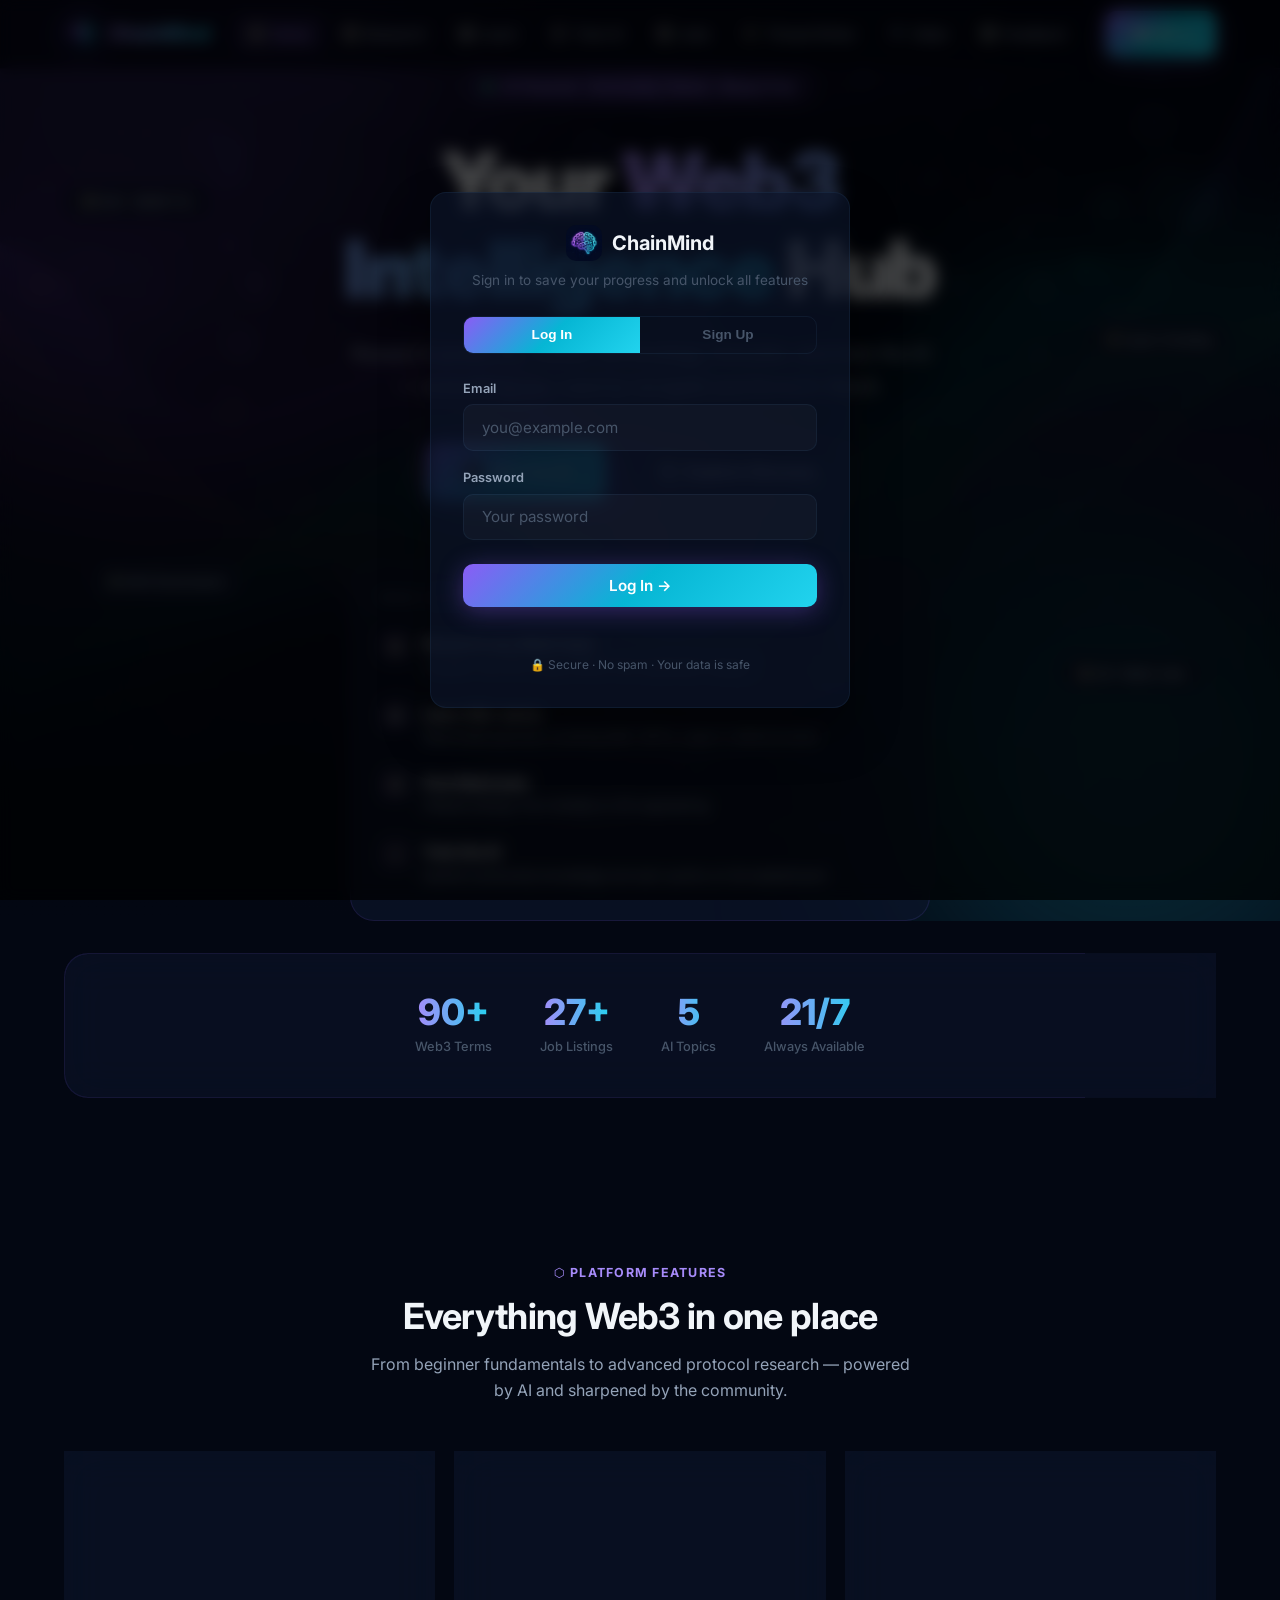
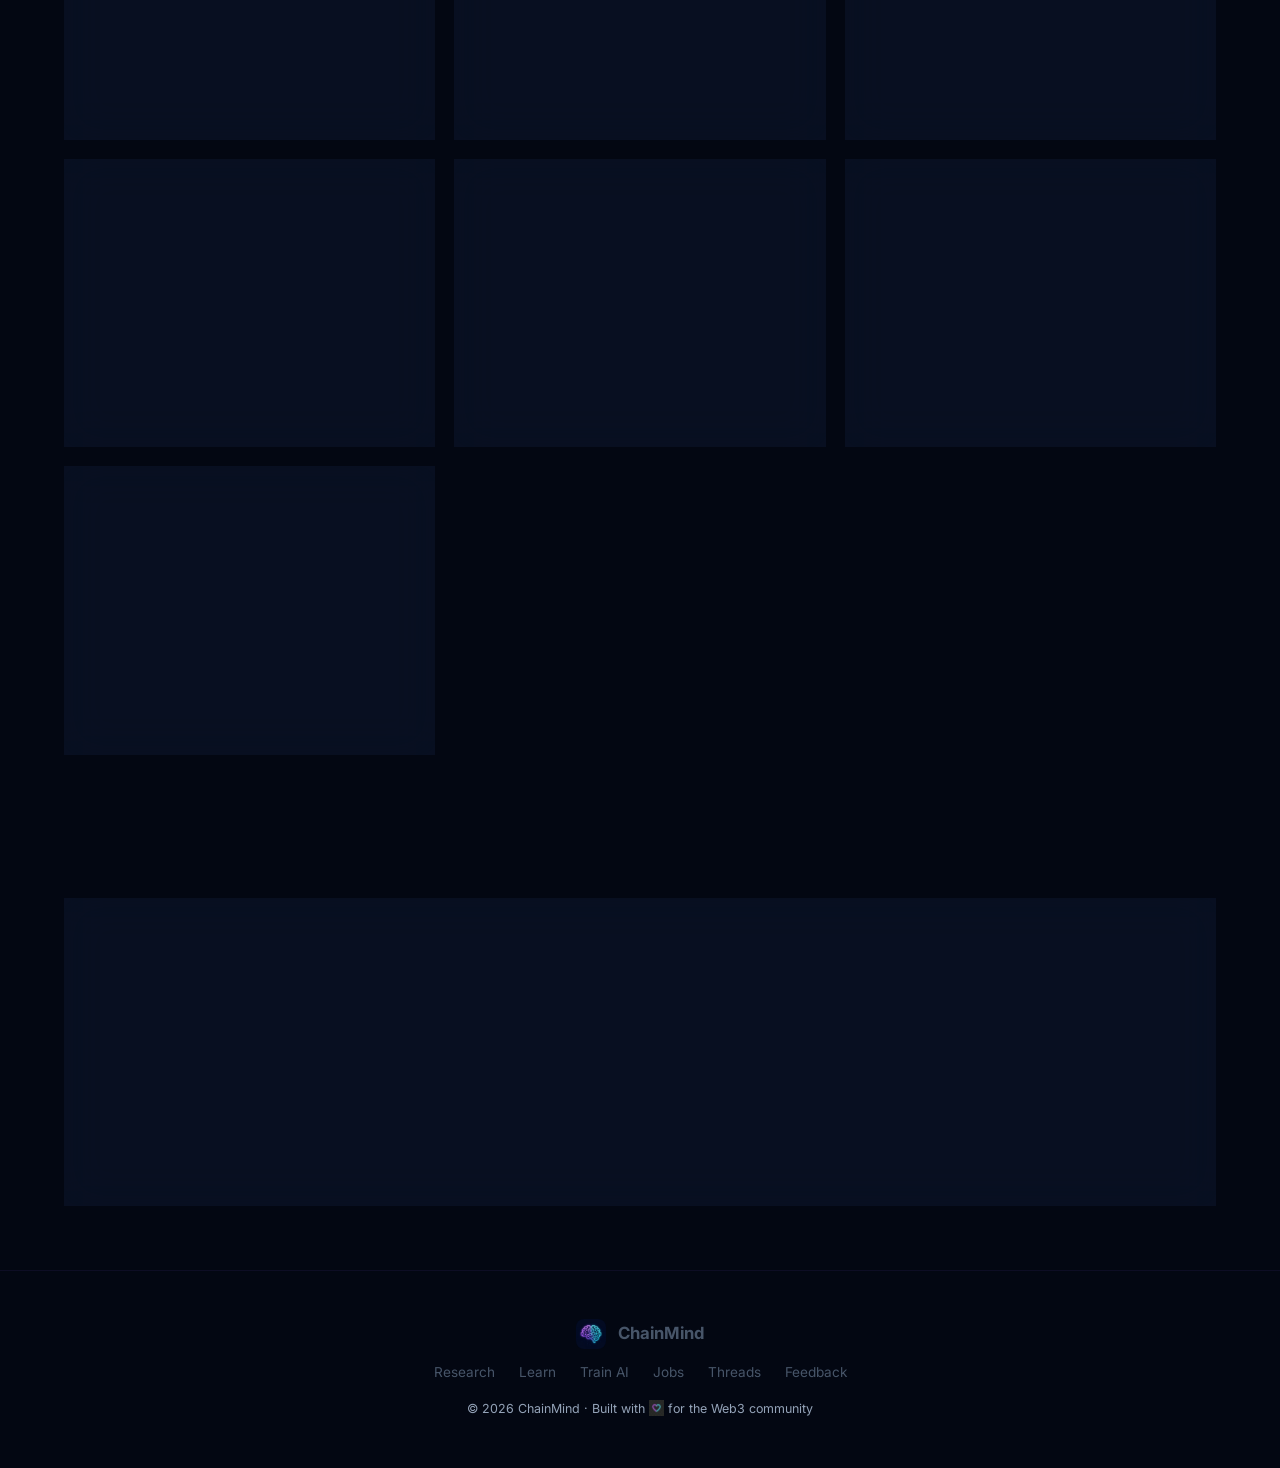
==== commit 4c1a4937: "Add ChainMind favicon to all pages" ====
--- a/index.html
+++ b/index.html
@@ -4,6 +4,7 @@
 <head>
   <meta charset="UTF-8" />
   <meta name="viewport" content="width=device-width, initial-scale=1.0" />
+  <link rel="icon" type="image/png" href="assets/favicon.png">
   <title>ChainMind — AI-Powered Web3 Research Platform</title>
   <meta name="description"
     content="Research Web3 with AI, learn blockchain terminology, find Web3 jobs, and train the AI with community knowledge." />
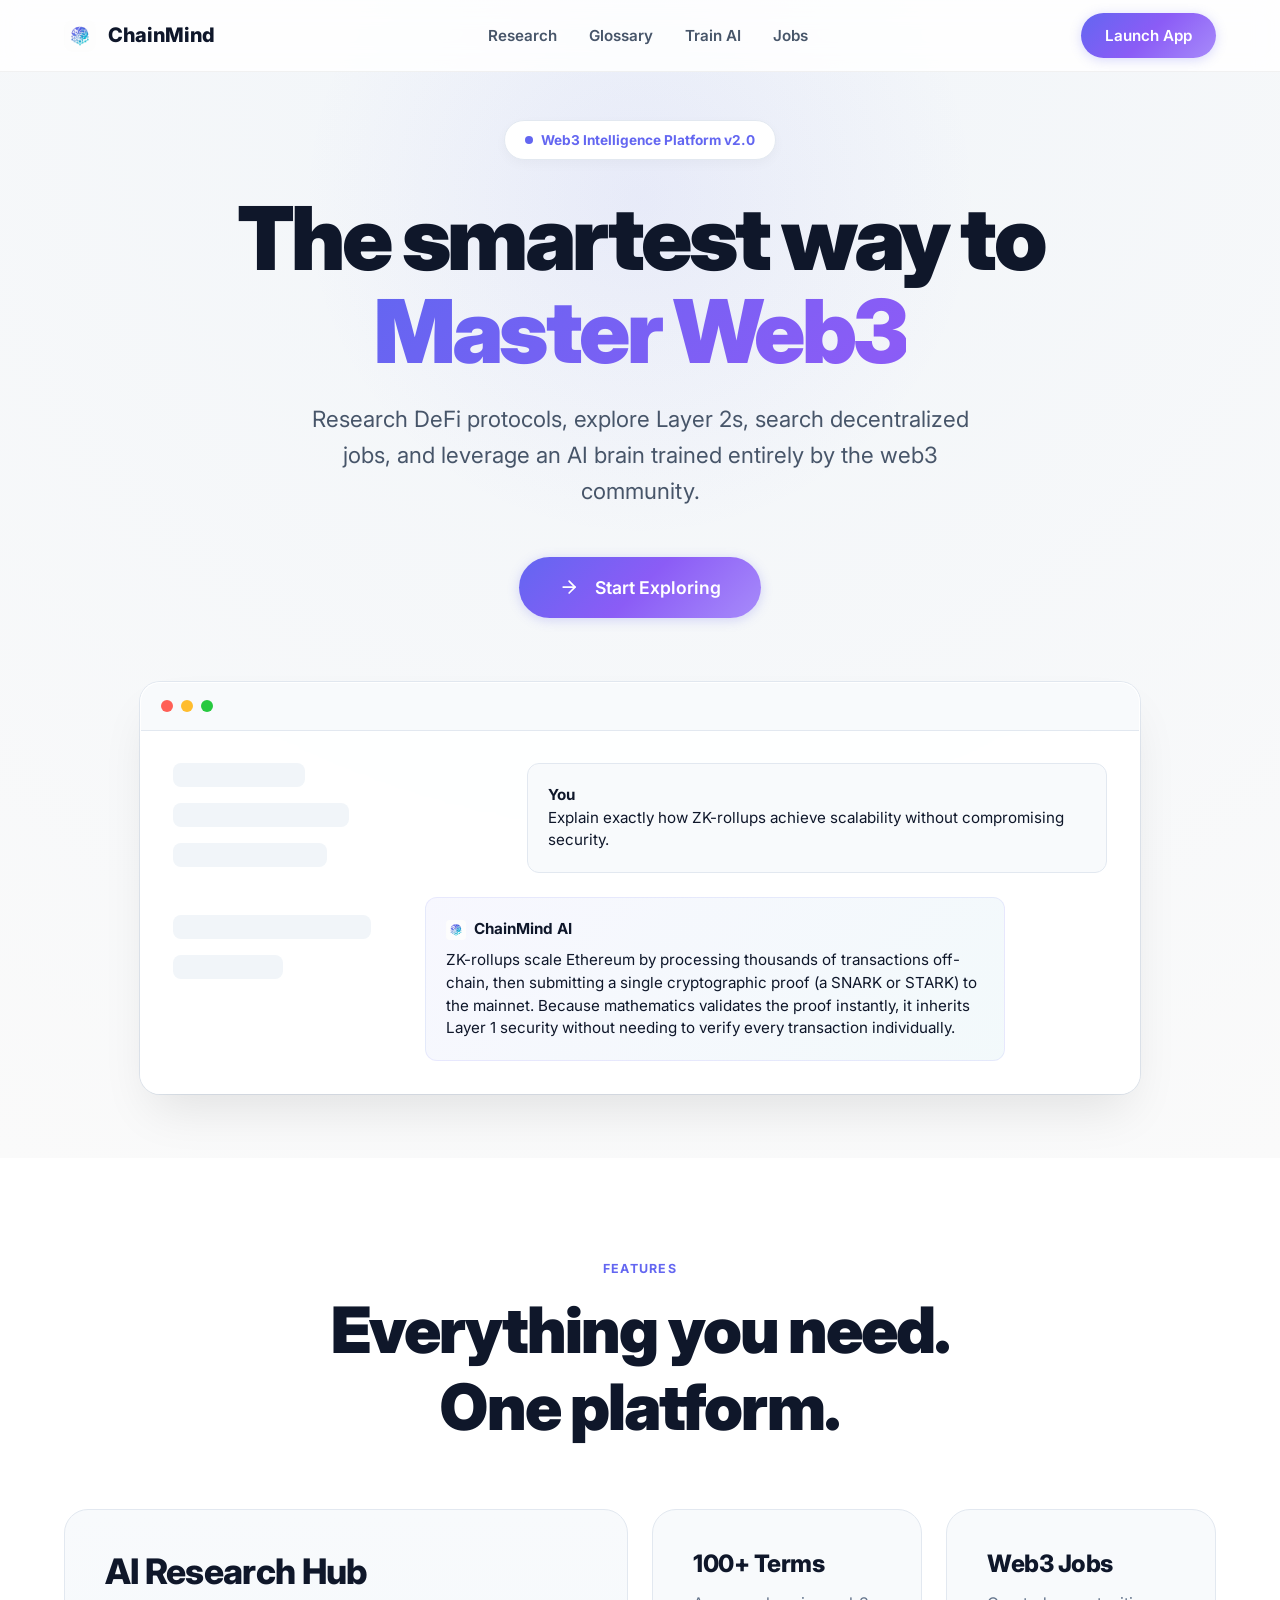
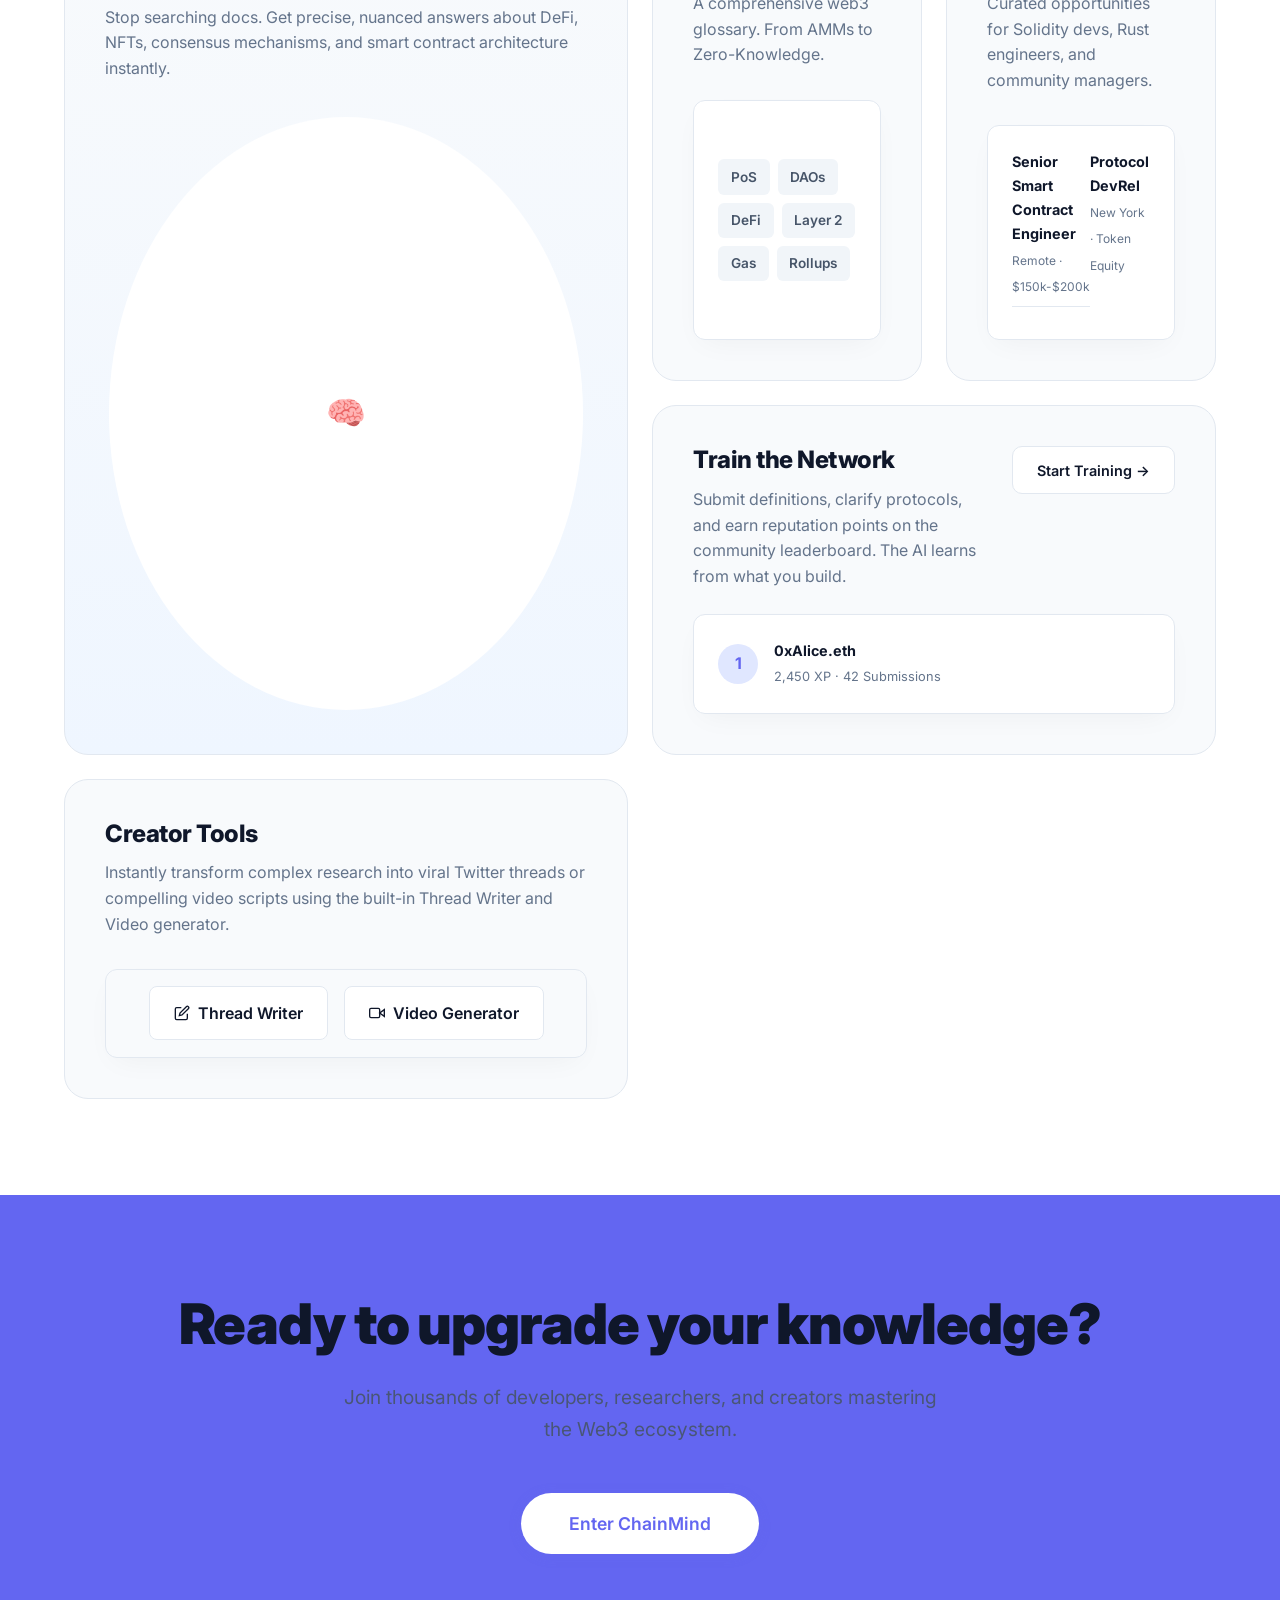
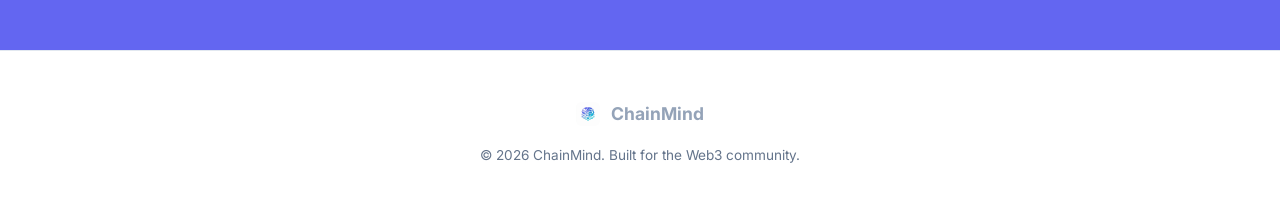
==== commit 83bb8f35: "Redesign to professional white theme and add premium landing page" ====
--- a/index.html
+++ b/index.html
@@ -1,568 +1,379 @@
 <!DOCTYPE html>
 <html lang="en">
-
 <head>
-  <meta charset="UTF-8" />
-  <meta name="viewport" content="width=device-width, initial-scale=1.0" />
-  <link rel="icon" type="image/png" href="assets/favicon.png">
-  <title>ChainMind — AI-Powered Web3 Research Platform</title>
-  <meta name="description"
-    content="Research Web3 with AI, learn blockchain terminology, find Web3 jobs, and train the AI with community knowledge." />
-  <link rel="stylesheet" href="css/global.css" />
-  <link rel="stylesheet" href="css/components.css" />
-  <style>
-    /* Hero */
-    .hero {
-      min-height: 100vh;
-      display: flex;
-      align-items: center;
-      justify-content: center;
-      text-align: center;
-      position: relative;
-      overflow: hidden;
-      padding-top: 68px;
-    }
-
-    .hero-bg {
-      position: absolute;
-      inset: 0;
-      z-index: 0;
-    }
-
-    .hero-bg img {
-      width: 100%;
-      height: 100%;
-      object-fit: cover;
-      opacity: 0.35;
-    }
-
-    .hero-bg::after {
-      content: '';
-      position: absolute;
-      inset: 0;
-      background: linear-gradient(180deg, rgba(3, 7, 18, 0.3) 0%, rgba(3, 7, 18, 0.85) 70%, var(--bg-deep) 100%);
-    }
-
-    .hero-content {
-      position: relative;
-      z-index: 2;
-      max-width: 820px;
-      margin-inline: auto;
-      padding-inline: 1.5rem;
-      animation: fade-in-up 0.8s ease both;
-    }
-
-    .hero-badge {
-      display: inline-flex;
-      align-items: center;
-      gap: 0.6rem;
-      background: rgba(139, 92, 246, 0.08);
-      border: 1px solid rgba(139, 92, 246, 0.2);
-      border-radius: 99px;
-      padding: 0.45rem 1.2rem;
-      font-size: 0.8rem;
-      font-weight: 600;
-      color: var(--purple-1);
-      margin-bottom: 2rem;
-      position: relative;
-      overflow: hidden;
-    }
-
-    .hero-badge::after {
-      content: '';
-      position: absolute;
-      inset: 0;
-      background: linear-gradient(90deg, transparent, rgba(139, 92, 246, 0.15), transparent);
-      animation: shimmer 3s infinite;
-    }
-
-    .hero-badge .dot {
-      width: 8px;
-      height: 8px;
-      border-radius: 50%;
-      background: var(--green-1);
-      animation: glow-pulse 2s infinite;
-      position: relative;
-      z-index: 1;
-    }
-
-    .hero h1 {
-      font-size: clamp(2.8rem, 7vw, 5rem);
-      letter-spacing: -0.03em;
-      margin-bottom: 1.5rem;
-      font-weight: 900;
-      line-height: 1.1;
-    }
-
-    .hero-sub {
-      font-size: 1.2rem;
-      color: var(--text-secondary);
-      max-width: 600px;
-      margin-inline: auto;
-      margin-bottom: 2.5rem;
-      line-height: 1.7;
-    }
-
-    .hero-cta {
-      display: flex;
-      gap: 1rem;
-      justify-content: center;
-      flex-wrap: wrap;
-      margin-bottom: 4rem;
-    }
-
-    .hero-cta .btn {
-      font-size: 1rem;
-      padding: 0.9rem 2.2rem;
-    }
-
-    .hero-preview {
-      background: rgba(12, 20, 42, 0.7);
-      border: 1px solid rgba(139, 92, 246, 0.12);
-      border-radius: var(--radius-lg);
-      padding: 1.5rem 1.75rem;
-      text-align: left;
-      max-width: 580px;
-      margin-inline: auto;
-      backdrop-filter: blur(24px);
-      animation: fade-in-up 0.8s ease 0.3s both;
-      position: relative;
-      overflow: hidden;
-    }
-
-    .hero-preview::before {
-      content: '';
-      position: absolute;
-      inset: -1px;
-      border-radius: inherit;
-      padding: 1px;
-      background: linear-gradient(135deg, rgba(139, 92, 246, 0.25), transparent 40%, rgba(34, 211, 238, 0.15));
-      -webkit-mask: linear-gradient(#fff 0 0) content-box, linear-gradient(#fff 0 0);
-      mask: linear-gradient(#fff 0 0) content-box, linear-gradient(#fff 0 0);
-      -webkit-mask-composite: xor;
-      mask-composite: exclude;
-      pointer-events: none;
-    }
-
-    .preview-label {
-      font-size: 0.72rem;
-      font-weight: 700;
-      letter-spacing: 0.1em;
-      text-transform: uppercase;
-      color: var(--text-muted);
-      margin-bottom: 0.75rem;
-    }
-
-    .preview-item {
-      display: flex;
-      gap: 0.75rem;
-      align-items: flex-start;
-      padding: 0.65rem 0;
-      border-bottom: 1px solid rgba(139, 92, 246, 0.06);
-    }
-
-    .preview-item:last-child {
-      border-bottom: none;
-    }
-
-    .preview-icon {
-      width: 32px;
-      height: 32px;
-      border-radius: 8px;
-      background: rgba(139, 92, 246, 0.1);
-      display: flex;
-      align-items: center;
-      justify-content: center;
-      font-size: 0.85rem;
-      flex-shrink: 0;
-    }
-
-    .preview-item p {
-      font-size: 0.8rem;
-    }
-
-    /* Orbs */
-    .orb-1 {
-      width: 600px;
-      height: 600px;
-      top: -200px;
-      left: -150px;
-      animation: float 8s ease-in-out infinite;
-    }
-
-    .orb-2 {
-      width: 500px;
-      height: 500px;
-      bottom: -100px;
-      right: -100px;
-      animation: float 10s ease-in-out infinite reverse;
-    }
-
-    .orb-3 {
-      width: 300px;
-      height: 300px;
-      top: 40%;
-      left: 50%;
-      transform: translateX(-50%);
-      animation: float 6s ease-in-out infinite 2s;
-    }
-
-    /* Floating tags */
-    .floating-tag {
-      position: absolute;
-      background: rgba(12, 20, 42, 0.75);
-      border: 1px solid rgba(139, 92, 246, 0.15);
-      border-radius: 99px;
-      padding: 0.4rem 1rem;
-      font-size: 0.75rem;
-      font-weight: 600;
-      color: var(--text-secondary);
-      backdrop-filter: blur(12px);
-      animation: float 7s ease-in-out infinite;
-      pointer-events: none;
-    }
-
-    .ft-1 {
-      top: 20%;
-      left: 5%;
-      animation-delay: 0s;
-    }
-
-    .ft-2 {
-      top: 35%;
-      right: 4%;
-      animation-delay: 1.5s;
-    }
-
-    .ft-3 {
-      bottom: 35%;
-      left: 7%;
-      animation-delay: 3s;
-    }
-
-    .ft-4 {
-      bottom: 25%;
-      right: 6%;
-      animation-delay: 4.5s;
-    }
-
-    /* CTA section gradient border */
-    .cta-card {
-      padding: 3.5rem;
-      text-align: center;
-      position: relative;
-      overflow: hidden;
-      border: none;
-    }
-
-    .cta-card::before {
-      content: '';
-      position: absolute;
-      inset: -1px;
-      border-radius: inherit;
-      padding: 1px;
-      background: linear-gradient(135deg, rgba(139, 92, 246, 0.3), transparent 50%, rgba(34, 211, 238, 0.2));
-      -webkit-mask: linear-gradient(#fff 0 0) content-box, linear-gradient(#fff 0 0);
-      mask: linear-gradient(#fff 0 0) content-box, linear-gradient(#fff 0 0);
-      -webkit-mask-composite: xor;
-      mask-composite: exclude;
-      pointer-events: none;
-    }
-
-    .emoji-icon {
-      width: 1.25em;
-      height: 1.25em;
-      vertical-align: -0.25em;
-      display: inline-block;
-      object-fit: contain;
-    }
-
-    @media(max-width:768px) {
-      .floating-tag {
-        display: none;
-      }
-
-      .hero h1 {
-        font-size: clamp(2rem, 8vw, 3.5rem);
-      }
-
-      .hero {
-        padding-bottom: 2rem;
-      }
-
-      .cta-card {
-        padding: 2rem 1.25rem !important;
-      }
-
-      .cta-card .btn {
-        width: 100%;
-        justify-content: center;
-        text-align: center;
-      }
-
-      .hero-cta .btn {
-        width: 100%;
-        justify-content: center;
-      }
-
-      .stats-bar {
-        gap: 1.5rem;
-        padding: 1.75rem 1.5rem;
-      }
-    }
-  </style>
+    <meta charset="UTF-8">
+    <meta name="viewport" content="width=device-width, initial-scale=1.0">
+    <link rel="icon" type="image/png" href="assets/favicon.png">
+    <title>ChainMind — Master Web3 with AI</title>
+    <meta name="description" content="The ultimate Web3 intelligence platform. Research protocols, learn terminology, find jobs, and train the AI — powered by the community.">
+    
+    <link rel="stylesheet" href="css/global.css">
+    <link rel="stylesheet" href="css/components.css">
+    
+    <style>
+        /* ─── Premium Landing Specific Styles ─── */
+        body {
+            background-color: #fafafa;
+        }
+
+        /* Nav Override */
+        .landing-nav {
+            position: fixed;
+            top: 0; left: 0; right: 0;
+            height: 72px;
+            display: flex;
+            align-items: center;
+            justify-content: space-between;
+            padding: 0 5%;
+            z-index: 1000;
+            background: rgba(255, 255, 255, 0.85);
+            backdrop-filter: blur(12px);
+            border-bottom: 1px solid rgba(0, 0, 0, 0.05);
+        }
+
+        .landing-brand {
+            display: flex; align-items: center; gap: 0.75rem;
+            font-weight: 800; font-size: 1.25rem;
+            color: var(--text-primary); text-decoration: none;
+        }
+
+        .landing-brand img { width: 32px; height: 32px; border-radius: 8px; }
+
+        .landing-nav-links {
+            display: flex; gap: 2rem;
+            list-style: none; margin: 0; padding: 0;
+        }
+
+        .landing-nav-links a {
+            color: var(--text-secondary);
+            font-weight: 600; font-size: 0.95rem;
+            transition: color 0.2s;
+        }
+
+        .landing-nav-links a:hover { color: var(--purple-1); }
+
+        /* Hero */
+        .hero {
+            position: relative;
+            min-height: 100vh;
+            display: flex; flex-direction: column;
+            align-items: center; justify-content: center;
+            text-align: center;
+            padding: 120px 5% 4rem;
+            overflow: hidden;
+            background: radial-gradient(circle at top center, #f1f5f9 0%, #fafafa 100%);
+        }
+
+        .hero-bg-glow {
+            position: absolute; width: 800px; height: 800px;
+            background: radial-gradient(circle, rgba(99, 102, 241, 0.08) 0%, transparent 60%);
+            top: -200px; left: 50%; transform: translateX(-50%);
+            z-index: 0; pointer-events: none;
+        }
+
+        .hero-content {
+            position: relative; z-index: 1;
+            max-width: 900px; margin: 0 auto;
+            animation: slideUpFade 0.8s cubic-bezier(0.16, 1, 0.3, 1) forwards;
+        }
+
+        .hero-pill {
+            display: inline-flex; align-items: center; gap: 0.5rem;
+            padding: 0.5rem 1.25rem;
+            background: white; border: 1px solid #e2e8f0; border-radius: 99px;
+            font-size: 0.85rem; font-weight: 700; color: var(--purple-1);
+            margin-bottom: 2rem; box-shadow: 0 4px 12px rgba(0,0,0,0.03);
+            animation: pulse-glow 2s infinite alternate;
+        }
+        .hero-pill .dot { width: 8px; height: 8px; background: var(--purple-1); border-radius: 50%; }
+
+        .hero h1 {
+            font-size: clamp(3rem, 7vw, 5.5rem);
+            font-weight: 900; line-height: 1.05; letter-spacing: -0.04em;
+            margin-bottom: 1.5rem; color: #0f172a;
+        }
+
+        .hero p {
+            font-size: clamp(1.1rem, 2vw, 1.4rem);
+            color: var(--text-secondary); max-width: 680px; margin: 0 auto 3rem;
+            line-height: 1.6;
+        }
+
+        .hero-cta { display: flex; gap: 1rem; justify-content: center; flex-wrap: wrap; }
+        .hero-cta .btn { font-size: 1.1rem; padding: 1rem 2.5rem; border-radius: 99px; }
+
+        /* Mockup Window */
+        .mockup-window {
+            position: relative; z-index: 1;
+            margin-top: 4rem; width: 100%; max-width: 1000px;
+            background: rgba(255, 255, 255, 0.9);
+            border: 1px solid rgba(255, 255, 255, 0.4);
+            border-radius: 20px;
+            box-shadow: 0 25px 50px -12px rgba(0, 0, 0, 0.1), 0 0 0 1px #e2e8f0;
+            overflow: hidden;
+            backdrop-filter: blur(20px);
+            animation: slideUpFade 1s cubic-bezier(0.16, 1, 0.3, 1) 0.2s forwards;
+            opacity: 0; transform: translateY(40px);
+        }
+
+        .mockup-header {
+            height: 48px; display: flex; align-items: center; padding: 0 1.25rem;
+            background: #f8fafc; border-bottom: 1px solid #e2e8f0; gap: 0.5rem;
+        }
+        .mockup-dot { width: 12px; height: 12px; border-radius: 50%; }
+        .mockup-dot.red { background: #ff5f56; }
+        .mockup-dot.yellow { background: #ffbd2e; }
+        .mockup-dot.green { background: #27c93f; }
+
+        .mockup-body { padding: 2rem; text-align: left; display: flex; gap: 2rem; }
+        .mockup-sidebar { width: 220px; display: flex; flex-direction: column; gap: 1rem; }
+        .mockup-skeleton { background: #f1f5f9; border-radius: 8px; height: 24px; width: 100%; }
+        
+        .mockup-chat { flex: 1; display: flex; flex-direction: column; gap: 1.5rem; }
+        .chat-bubble { padding: 1.25rem; border-radius: 12px; font-size: 0.95rem; line-height: 1.5; max-width: 85%; }
+        .chat-user { background: #f8fafc; align-self: flex-end; border: 1px solid #e2e8f0; }
+        .chat-ai { background: linear-gradient(135deg, rgba(99,102,241,0.05), rgba(8,145,178,0.05)); border: 1px solid rgba(99,102,241,0.1); }
+
+        /* Bento Grid */
+        .bento-section { padding: 6rem 5%; background: #ffffff; }
+        
+        .bento-header { text-align: center; margin-bottom: 4rem; max-width: 700px; margin-inline: auto; }
+        .bento-header h2 { font-size: clamp(2.5rem, 5vw, 4rem); font-weight: 900; letter-spacing: -0.03em; margin-bottom: 1rem; }
+        
+        .bento-grid {
+            display: grid;
+            grid-template-columns: repeat(4, 1fr);
+            grid-auto-rows: minmax(320px, auto);
+            gap: 1.5rem;
+            max-width: 1200px; margin: 0 auto;
+        }
+
+        .bento-card {
+            background: #f8fafc;
+            border: 1px solid #e2e8f0;
+            border-radius: 24px;
+            padding: 2.5rem;
+            display: flex; flex-direction: column;
+            position: relative; overflow: hidden;
+            transition: transform 0.3s cubic-bezier(0.16, 1, 0.3, 1), box-shadow 0.3s;
+        }
+
+        .bento-card:hover {
+            transform: translateY(-4px);
+            box-shadow: 0 20px 40px -10px rgba(0,0,0,0.08);
+        }
+
+        .bento-card h3 { font-size: 1.5rem; font-weight: 800; margin-bottom: 0.75rem; color: #0f172a; }
+        .bento-card p { color: #64748b; line-height: 1.6; font-size: 1rem; }
+
+        .bento-large { grid-column: span 2; grid-row: span 2; background: linear-gradient(180deg, #f8fafc, #eff6ff); }
+        .bento-wide { grid-column: span 2; }
+        .bento-square { grid-column: span 1; }
+
+        .bento-large h3 { font-size: 2.2rem; }
+        
+        /* Bento Visuals */
+        .bento-visual {
+            margin-top: 2rem; flex: 1;
+            position: relative; border-radius: 12px;
+            background: #ffffff; border: 1px solid #e2e8f0;
+            box-shadow: 0 10px 30px -10px rgba(0,0,0,0.05);
+            overflow: hidden; display: flex; align-items: center; justify-content: center;
+        }
+
+        .visual-circle { width: 120px; height: 120px; border-radius: 50%; background: conic-gradient(from 180deg at 50% 50%, #6366f1 0deg, #0891b2 180deg, #6366f1 360deg); animation: spin 8s linear infinite; }
+        .visual-inner { position: absolute; inset: 4px; background: white; border-radius: 50%; display: flex; align-items: center; justify-content: center; font-size: 2rem; }
+
+        .tag-cloud { display: flex; flex-wrap: wrap; gap: 0.5rem; padding: 1.5rem; }
+        .tag { padding: 0.4rem 0.8rem; background: #f1f5f9; border-radius: 6px; font-size: 0.85rem; font-weight: 600; color: #475569; }
+
+        /* Animations */
+        @keyframes slideUpFade {
+            from { opacity: 0; transform: translateY(40px); }
+            to { opacity: 1; transform: translateY(0); }
+        }
+        @keyframes spin { 100% { transform: rotate(360deg); } }
+        @keyframes pulse-glow {
+            from { box-shadow: 0 0 0 0 rgba(99, 102, 241, 0.4); }
+            to { box-shadow: 0 0 0 10px rgba(99, 102, 241, 0); }
+        }
+
+        @media (max-width: 1024px) {
+            .bento-grid { grid-template-columns: repeat(2, 1fr); }
+            .bento-large { grid-column: span 2; }
+            .bento-wide { grid-column: span 2; }
+        }
+
+        @media (max-width: 768px) {
+            .landing-nav-links { display: none; }
+            .bento-grid { grid-template-columns: 1fr; }
+            .bento-large, .bento-wide, .bento-square { grid-column: span 1; }
+            .mockup-sidebar { display: none; }
+            .bento-header h2 { font-size: 2.2rem; }
+        }
+    </style>
 </head>
-
 <body>
 
-  <!-- ── Navbar ── -->
-  <nav class="navbar">
-    <div class="navbar-inner">
-      <a href="index.html" class="navbar-brand">
-        <div class="brand-icon"><img src="assets/chainmind_logo.png" alt="ChainMind"></div>
-        <span>ChainMind</span>
-      </a>
-      <ul class="navbar-links">
-        <li><a href="index.html"><img src="assets/icon_home_1771849990107.png" alt="Home" class="emoji-icon"> Home</a>
-        </li>
-        <li><a href="research.html"><img src="assets/icon_research_1771850004375.png" alt="Research" class="emoji-icon">
-            Research</a></li>
-        <li><a href="learn.html"><img src="assets/icon_learn_1771850086017.png" alt="Learn" class="emoji-icon">
-            Learn</a></li>
-        <li><a href="train.html"><img src="assets/icon_robot_1771850102245.png" alt="Train AI" class="emoji-icon"> Train
-            AI</a></li>
-        <li><a href="jobs.html"><img src="assets/icon_jobs_1771850142744.png" alt="Jobs" class="emoji-icon"> Jobs</a>
-        </li>
-        <li><a href="tweet.html"><img src="assets/icon_thread_1771850173040.png" alt="Thread Writer" class="emoji-icon">
-            Thread Writer</a></li>
-        <li><a href="video.html"><img src="assets/icon_video.png" alt="Video" class="emoji-icon"> Video</a></li>
-        <li><a href="feedback.html"><img src="assets/icon_feedback_1771850546386.png" alt="Feedback" class="emoji-icon">
-            Feedback</a></li>
-      </ul>
-      <div class="navbar-cta">
-        <a href="research.html" class="btn btn-primary">Ask AI →</a>
-        <button class="hamburger" id="hamburger" aria-label="Menu">
-          <span></span><span></span><span></span>
-        </button>
-      </div>
-    </div>
-    <div class="mobile-menu" id="mobile-menu">
-      <a href="index.html"><img src="assets/icon_home_1771849990107.png" alt="Home" class="emoji-icon"> Home</a>
-      <a href="research.html"><img src="assets/icon_research_1771850004375.png" alt="Research" class="emoji-icon">
-        Research</a>
-      <a href="learn.html"><img src="assets/icon_learn_1771850086017.png" alt="Learn" class="emoji-icon"> Learn</a>
-      <a href="train.html"><img src="assets/icon_robot_1771850102245.png" alt="Train AI" class="emoji-icon"> Train
-        AI</a>
-      <a href="jobs.html"><img src="assets/icon_jobs_1771850142744.png" alt="Jobs" class="emoji-icon"> Jobs</a>
-      <a href="tweet.html"><img src="assets/icon_thread_1771850173040.png" alt="Thread Writer" class="emoji-icon">
-        Thread Writer</a>
-      <a href="video.html"><img src="assets/icon_video.png" alt="Video" class="emoji-icon"> Video</a>
-      <a href="feedback.html"><img src="assets/icon_feedback_1771850546386.png" alt="Feedback" class="emoji-icon">
-        Feedback</a>
-    </div>
-  </nav>
-
-  <!-- ── Hero ── -->
-  <section class="hero">
-    <div class="hero-bg">
-      <img src="assets/hero_bg.png" alt="">
-    </div>
-    <div class="orb orb-purple orb-1"></div>
-    <div class="orb orb-cyan orb-2"></div>
-    <div class="orb orb-pink orb-3"></div>
-    <span class="floating-tag ft-1"><img src="assets/icon_defi_1771850023345.png" alt="DeFi" class="emoji-icon"> DeFi ·
-      $80B TVL</span>
-    <span class="floating-tag ft-2"><img src="assets/icon_layer2_1771850044279.png" alt="Layer 2" class="emoji-icon">
-      Layer 2 Scaling</span>
-    <span class="floating-tag ft-3"><img src="assets/icon_dao_1771850564025.png" alt="DAO" class="emoji-icon"> DAO
-      Governance</span>
-    <span class="floating-tag ft-4"><img src="assets/icon_jobs_1771850142744.png" alt="Jobs" class="emoji-icon"> 30+
-      Web3 Jobs</span>
-
-    <div class="hero-content">
-      <div class="hero-badge">
-        <div class="dot"></div>
-        <span style="position:relative;z-index:1">AI-Powered · Community Trained · Always Free</span>
-      </div>
-      <h1>Your <span class="grad-text">Web3 Intelligence</span> Hub</h1>
-      <p class="hero-sub">Research protocols, master terminology, find jobs, and train the AI — everything you need to
-        navigate and thrive in Web3.</p>
-      <div class="hero-cta">
-        <a href="research.html" class="btn btn-primary"><img src="assets/icon_research_1771850004375.png" alt="Search"
-            class="emoji-icon"> Ask the AI</a>
-        <a href="learn.html" class="btn btn-outline"><img src="assets/icon_learn_1771850086017.png" alt="Learn"
-            class="emoji-icon"> Explore Glossary</a>
-      </div>
-      <div class="hero-preview">
-        <div class="preview-label">What can ChainMind do?</div>
-        <div class="preview-item">
-          <div class="preview-icon"><img src="assets/icon_research_1771850004375.png" alt="Search" class="emoji-icon">
-          </div>
-          <div><strong style="font-size:0.88rem">Research any Web3 topic</strong>
-            <p>"Explain how ZK rollups differ from optimistic rollups"</p>
-          </div>
-        </div>
-        <div class="preview-item">
-          <div class="preview-icon"><img src="assets/icon_learn_1771850086017.png" alt="Learn" class="emoji-icon"></div>
-          <div><strong style="font-size:0.88rem">Learn 100+ terms</strong>
-            <p>Searchable glossary covering DeFi, NFTs, Layer 2, DAOs & more</p>
-          </div>
-        </div>
-        <div class="preview-item">
-          <div class="preview-icon"><img src="assets/icon_jobs_1771850142744.png" alt="Jobs" class="emoji-icon"></div>
-          <div><strong style="font-size:0.88rem">Find Web3 jobs</strong>
-            <p>Filtered listings from Solidity to ZK engineering</p>
-          </div>
-        </div>
-        <div class="preview-item">
-          <div class="preview-icon"><img src="assets/icon_robot_1771850102245.png" alt="Robot" class="emoji-icon"></div>
-          <div><strong style="font-size:0.88rem">Train the AI</strong>
-            <p>Submit community knowledge and earn points on the leaderboard</p>
-          </div>
-        </div>
-      </div>
-    </div>
-  </section>
-
-  <!-- ── Stats ── -->
-  <section class="section" style="padding-top:2rem">
-    <div class="container">
-      <div class="stats-bar">
-        <div class="stat-item">
-          <div class="stat-number" data-target="100" data-suffix="+">0+</div>
-          <div class="stat-label">Web3 Terms</div>
-        </div>
-        <div class="stat-item">
-          <div class="stat-number" data-target="30" data-suffix="+">0+</div>
-          <div class="stat-label">Job Listings</div>
-        </div>
-        <div class="stat-item">
-          <div class="stat-number" data-target="6" data-suffix="">0</div>
-          <div class="stat-label">AI Topics</div>
-        </div>
-        <div class="stat-item">
-          <div class="stat-number" data-target="24" data-suffix="/7">0/7</div>
-          <div class="stat-label">Always Available</div>
-        </div>
-      </div>
-    </div>
-  </section>
-
-  <!-- ── Features ── -->
-  <section class="section">
-    <div class="container">
-      <div class="text-center" style="margin-bottom:3rem">
-        <div class="section-label">⬡ Platform Features</div>
-        <h2>Everything Web3 in one place</h2>
-        <p style="margin-top:0.75rem;max-width:560px;margin-inline:auto">From beginner fundamentals to advanced protocol
-          research — powered by AI and sharpened by the community.</p>
-      </div>
-      <div class="feature-grid">
-        <div class="card feature-card">
-          <div class="card-icon icon-purple"><img src="assets/icon_research_1771850004375.png" alt="Research"
-              class="emoji-icon"></div>
-          <h3>AI Research Hub</h3>
-          <p>Ask anything about Web3 — DeFi, NFTs, Layer 2, DAOs. Get instant, structured answers with cited sources.
-          </p>
-          <a href="research.html" class="card-link">Start researching →</a>
-        </div>
-        <div class="card feature-card">
-          <div class="card-icon icon-cyan"><img src="assets/icon_learn_1771850086017.png" alt="Learn"
-              class="emoji-icon"></div>
-          <h3>Web3 Glossary</h3>
-          <p>100+ terms searchable by category, letter, or keyword. From AMM to ZK rollups — learn at your own pace.</p>
-          <a href="learn.html" class="card-link">Browse terms →</a>
-        </div>
-        <div class="card feature-card">
-          <div class="card-icon icon-pink"><img src="assets/icon_robot_1771850102245.png" alt="Train"
-              class="emoji-icon"></div>
-          <h3>Train the AI</h3>
-          <p>Help the AI get smarter. Submit Web3 terms, definitions, and insights — earn points on the community
-            leaderboard.</p>
-          <a href="train.html" class="card-link">Contribute now →</a>
-        </div>
-        <div class="card feature-card">
-          <div class="card-icon icon-green"><img src="assets/icon_jobs_1771850142744.png" alt="Jobs" class="emoji-icon">
-          </div>
-          <h3>Web3 Job Board</h3>
-          <p>Discover curated Web3 opportunities across Solidity, Rust, ZK, DevRel, DAO ops, and more — filter by stack
-            & location.</p>
-          <a href="jobs.html" class="card-link">Explore jobs →</a>
-        </div>
-        <div class="card feature-card">
-          <div class="card-icon icon-yellow"><img src="assets/icon_defi_1771850023345.png" alt="DeFi"
-              class="emoji-icon"></div>
-          <h3>Community Driven</h3>
-          <p>The AI learns from user submissions. Upvote quality contributions and rise through the leaderboard ranks.
-          </p>
-          <a href="train.html" class="card-link">Join the community →</a>
-        </div>
-        <div class="card feature-card">
-          <div class="card-icon icon-blue"><img src="assets/icon_feedback_1771850546386.png" alt="Feedback"
-              class="emoji-icon"></div>
-          <h3>Share Feedback</h3>
-          <p>Help us improve ChainMind. Send feature requests, bug reports, or general feedback — straight to the team
-            inbox.</p>
-          <a href="feedback.html" class="card-link">Leave feedback →</a>
-        </div>
-        <div class="card feature-card">
-          <div class="card-icon icon-cyan"><img src="assets/icon_thread_1771850173040.png" alt="Thread"
-              class="emoji-icon"></div>
-          <h3>Thread Writer</h3>
-          <p>Write viral Web3 threads and craft punchy tweets. Pick a topic, choose a style, edit inline, then copy —
-            ready to post on X.</p>
-          <a href="tweet.html" class="card-link">Start writing →</a>
-        </div>
-      </div>
-    </div>
-  </section>
-
-  <!-- ── CTA Strip ── -->
-  <section class="section" style="padding-block:4rem">
-    <div class="container">
-      <div class="card cta-card">
-        <div class="orb orb-purple" style="width:400px;height:400px;top:-200px;left:-100px;position:absolute;z-index:0">
-        </div>
-        <div class="orb orb-cyan"
-          style="width:300px;height:300px;bottom:-150px;right:-50px;position:absolute;z-index:0"></div>
-        <div style="position:relative;z-index:1;display:flex;flex-direction:column;align-items:center">
-          <h2 style="margin-bottom:0.75rem">Ready to level up your <span class="grad-text">Web3 knowledge?</span></h2>
-          <p style="margin-bottom:2rem;max-width:500px;margin-inline:auto">Start with the AI Research Hub — ask anything
-            and get instant answers.</p>
-          <a href="research.html" class="btn btn-primary" style="font-size:1rem;padding:0.9rem 2.5rem">Launch AI
-            Research Hub →</a>
-        </div>
-      </div>
-    </div>
-  </section>
-
-  <!-- ── Footer ── -->
-  <footer>
-    <div class="container">
-      <div style="display:flex;align-items:center;justify-content:center;gap:0.7rem;margin-bottom:0.75rem">
-        <div
-          style="width:30px;height:30px;border-radius:8px;overflow:hidden;display:flex;align-items:center;justify-content:center">
-          <img src="assets/chainmind_logo.png" alt="ChainMind" style="width:100%;height:100%;object-fit:cover">
-        </div>
-        <strong style="font-size:1.05rem">ChainMind</strong>
-      </div>
-      <div style="display:flex;gap:1.5rem;justify-content:center;flex-wrap:wrap;margin-bottom:1rem">
-        <a href="research.html">Research</a>
-        <a href="learn.html">Learn</a>
-        <a href="train.html">Train AI</a>
-        <a href="jobs.html">Jobs</a>
-        <a href="tweet.html">Threads</a>
-        <a href="feedback.html">Feedback</a>
-      </div>
-      <p style="font-size:0.78rem">© 2026 ChainMind · Built with <img src="assets/icon_heart_1771850577185.png"
-          alt="Heart" class="emoji-icon"> for the Web3 community</p>
-    </div>
-  </footer>
-
-  <div id="toast-container"></div>
-  <script src="js/store.js"></script>
-  <script src="js/auth.js"></script>
-  <script src="js/router.js"></script>
+    <!-- Nav -->
+    <nav class="landing-nav">
+        <a href="index.html" class="landing-brand">
+            <img src="assets/chainmind_logo.png" alt="ChainMind">
+            ChainMind
+        </a>
+        <ul class="landing-nav-links">
+            <li><a href="research.html">Research</a></li>
+            <li><a href="learn.html">Glossary</a></li>
+            <li><a href="train.html">Train AI</a></li>
+            <li><a href="jobs.html">Jobs</a></li>
+        </ul>
+        <a href="app.html" class="btn btn-primary" style="padding: 0.6rem 1.5rem; font-size: 0.95rem; border-radius: 99px;">Launch App</a>
+    </nav>
+
+    <!-- Hero -->
+    <header class="hero">
+        <div class="hero-bg-glow"></div>
+        <div class="hero-content">
+            <div class="hero-pill">
+                <div class="dot"></div>
+                Web3 Intelligence Platform v2.0
+            </div>
+            <h1>The smartest way to <br><span class="grad-text">Master Web3</span></h1>
+            <p>Research DeFi protocols, explore Layer 2s, search decentralized jobs, and leverage an AI brain trained entirely by the web3 community.</p>
+            
+            <div class="hero-cta">
+                <a href="app.html" class="btn btn-primary">
+                    <svg class="emoji-icon" width="20" height="20" viewBox="0 0 24 24" fill="none" stroke="currentColor" stroke-width="2" stroke-linecap="round" stroke-linejoin="round" style="margin-right:8px"><path d="M5 12h14"/><path d="m12 5 7 7-7 7"/></svg>
+                    Start Exploring
+                </a>
+            </div>
+        </div>
+
+        <div class="mockup-window">
+            <div class="mockup-header">
+                <div class="mockup-dot red"></div>
+                <div class="mockup-dot yellow"></div>
+                <div class="mockup-dot green"></div>
+            </div>
+            <div class="mockup-body">
+                <div class="mockup-sidebar">
+                    <div class="mockup-skeleton" style="width: 60%"></div>
+                    <div class="mockup-skeleton" style="width: 80%"></div>
+                    <div class="mockup-skeleton" style="width: 70%"></div>
+                    <div class="mockup-skeleton" style="width: 90%; margin-top: 2rem"></div>
+                    <div class="mockup-skeleton" style="width: 50%"></div>
+                </div>
+                <div class="mockup-chat">
+                    <div class="chat-bubble chat-user">
+                        <strong>You</strong><br>
+                        Explain exactly how ZK-rollups achieve scalability without compromising security.
+                    </div>
+                    <div class="chat-bubble chat-ai">
+                        <div style="display:flex; align-items:center; gap:8px; margin-bottom: 8px;">
+                            <img src="assets/chainmind_logo.png" style="width:20px; border-radius:4px" alt="AI">
+                            <strong>ChainMind AI</strong>
+                        </div>
+                        ZK-rollups scale Ethereum by processing thousands of transactions off-chain, then submitting a single cryptographic proof (a SNARK or STARK) to the mainnet. 
+                        Because mathematics validates the proof instantly, it inherits Layer 1 security without needing to verify every transaction individually.
+                    </div>
+                </div>
+            </div>
+        </div>
+    </header>
+
+    <!-- Bento Grid Features -->
+    <section class="bento-section">
+        <div class="bento-header">
+            <div class="section-label">Features</div>
+            <h2>Everything you need. <br>One platform.</h2>
+        </div>
+
+        <div class="bento-grid">
+            <!-- Large Card: AI Research -->
+            <div class="bento-card bento-large">
+                <h3>AI Research Hub</h3>
+                <p>Stop searching docs. Get precise, nuanced answers about DeFi, NFTs, consensus mechanisms, and smart contract architecture instantly.</p>
+                <div class="bento-visual" style="background: transparent; border: none; box-shadow: none;">
+                    <div class="visual-circle">
+                        <div class="visual-inner">🧠</div>
+                    </div>
+                </div>
+            </div>
+
+            <!-- Square Card: Glossary -->
+            <div class="bento-card bento-square">
+                <h3>100+ Terms</h3>
+                <p>A comprehensive web3 glossary. From AMMs to Zero-Knowledge.</p>
+                <div class="bento-visual">
+                    <div class="tag-cloud">
+                        <span class="tag">PoS</span> <span class="tag">DAOs</span> <span class="tag">DeFi</span>
+                        <span class="tag">Layer 2</span> <span class="tag">Gas</span> <span class="tag">Rollups</span>
+                    </div>
+                </div>
+            </div>
+
+            <!-- Square Card: Jobs -->
+            <div class="bento-card bento-square">
+                <h3>Web3 Jobs</h3>
+                <p>Curated opportunities for Solidity devs, Rust engineers, and community managers.</p>
+                <div class="bento-visual" style="align-items: flex-start; padding: 1.5rem">
+                    <div style="width: 100%; border-bottom: 1px solid #e2e8f0; padding-bottom: 0.5rem; margin-bottom: 0.5rem">
+                        <strong style="display:block; font-size:0.9rem">Senior Smart Contract Engineer</strong>
+                        <span style="font-size: 0.75rem; color: #64748b">Remote · $150k-$200k</span>
+                    </div>
+                    <div style="width: 100%;">
+                        <strong style="display:block; font-size:0.9rem">Protocol DevRel</strong>
+                        <span style="font-size: 0.75rem; color: #64748b">New York · Token Equity</span>
+                    </div>
+                </div>
+            </div>
+
+            <!-- Wide Card: Train AI -->
+            <div class="bento-card bento-wide">
+                <div style="display: flex; justify-content: space-between; align-items: flex-start">
+                    <div style="max-width: 60%">
+                        <h3>Train the Network</h3>
+                        <p>Submit definitions, clarify protocols, and earn reputation points on the community leaderboard. The AI learns from what you build.</p>
+                    </div>
+                    <a href="train.html" class="btn btn-outline" style="background:white">Start Training →</a>
+                </div>
+                <div class="bento-visual" style="margin-top: 1.5rem; padding: 1.5rem; justify-content: flex-start">
+                    <div style="display:flex; gap: 1rem; align-items: center">
+                        <div style="width: 40px; height: 40px; border-radius: 50%; background: #e0e7ff; display:flex; align-items:center; justify-content:center; color: #6366f1; font-weight: bold">1</div>
+                        <div>
+                            <strong style="display:block; font-size:0.9rem">0xAlice.eth</strong>
+                            <span style="font-size: 0.8rem; color: #64748b">2,450 XP · 42 Submissions</span>
+                        </div>
+                    </div>
+                </div>
+            </div>
+
+            <!-- Wide Card: Content Tools -->
+            <div class="bento-card bento-wide">
+                <h3>Creator Tools</h3>
+                <p>Instantly transform complex research into viral Twitter threads or compelling video scripts using the built-in Thread Writer and Video generator.</p>
+                <div class="bento-visual" style="background: #f8fafc; overflow: hidden; justify-content: center; gap: 1rem">
+                    <div style="padding: 0.8rem 1.5rem; background: white; border-radius: 8px; border: 1px solid #e2e8f0; font-weight: 600; display:flex; align-items:center; gap:0.5rem"><svg width="16" height="16" viewBox="0 0 24 24" fill="none" stroke="currentColor" stroke-width="2"><path d="M11 4H4a2 2 0 0 0-2 2v14a2 2 0 0 0 2 2h14a2 2 0 0 0 2-2v-7"/><path d="M18.5 2.5a2.121 2.121 0 0 1 3 3L12 15l-4 1 1-4 9.5-9.5z"/></svg> Thread Writer</div>
+                    <div style="padding: 0.8rem 1.5rem; background: white; border-radius: 8px; border: 1px solid #e2e8f0; font-weight: 600; display:flex; align-items:center; gap:0.5rem"><svg width="16" height="16" viewBox="0 0 24 24" fill="none" stroke="currentColor" stroke-width="2"><polygon points="23 7 16 12 23 17 23 7"/><rect x="1" y="5" width="15" height="14" rx="2" ry="2"/></svg> Video Generator</div>
+                </div>
+            </div>
+        </div>
+    </section>
+
+    <!-- Bottom CTA -->
+    <section class="section" style="padding: 6rem 5%; background: var(--purple-1); text-align: center; color: white">
+        <h2 style="font-size: clamp(2rem, 5vw, 3.5rem); font-weight: 900; margin-bottom: 1.5rem;">Ready to upgrade your knowledge?</h2>
+        <p style="font-size: 1.2rem; opacity: 0.9; margin-bottom: 3rem; max-width: 600px; margin-inline: auto;">Join thousands of developers, researchers, and creators mastering the Web3 ecosystem.</p>
+        <a href="app.html" class="btn btn-primary" style="background: white; color: var(--purple-1); border: none; font-size: 1.1rem; padding: 1rem 3rem; border-radius: 99px;">Enter ChainMind</a>
+    </section>
+
+    <footer style="padding: 3rem 5%; text-align: center; border-top: 1px solid #e2e8f0; background: white;">
+        <div style="display:flex; align-items:center; justify-content:center; gap:0.7rem; margin-bottom:1rem">
+            <img src="assets/chainmind_logo.png" style="width:24px; border-radius:6px" alt="ChainMind">
+            <strong style="font-size:1.1rem">ChainMind</strong>
+        </div>
+        <p style="font-size: 0.85rem; color: #64748b">© 2026 ChainMind. Built for the Web3 community.</p>
+    </footer>
+
 </body>
-
-</html>+</html>
--- a/css/global.css
+++ b/css/global.css
@@ -2,42 +2,42 @@
 
 /* ─── Design Tokens ─────────────────────────────────────── */
 :root {
-  --bg-deep: #030712;
-  --bg-dark: #0a0f1e;
-  --bg-card: rgba(12, 20, 42, 0.65);
-  --bg-card-hover: rgba(18, 30, 65, 0.85);
-  --border: rgba(99, 179, 237, 0.08);
-  --border-glow: rgba(139, 92, 246, 0.4);
-
-  --purple-1: #a78bfa;
-  --purple-2: #8b5cf6;
-  --purple-3: #6d28d9;
-  --cyan-1: #22d3ee;
-  --cyan-2: #06b6d4;
-  --pink-1: #f472b6;
-  --green-1: #34d399;
-  --yellow-1: #fbbf24;
+  --bg-deep: #ffffff;
+  --bg-dark: #f8fafc;
+  --bg-card: #ffffff;
+  --bg-card-hover: #f8fafc;
+  --border: #e2e8f0;
+  --border-glow: #c7d2fe;
+
+  --purple-1: #6366f1;
+  --purple-2: #4f46e5;
+  --purple-3: #4338ca;
+  --cyan-1: #0891b2;
+  --cyan-2: #0e7490;
+  --pink-1: #ec4899;
+  --green-1: #10b981;
+  --yellow-1: #f59e0b;
   --orange-1: #f97316;
 
-  --grad-primary: linear-gradient(135deg, #8b5cf6 0%, #06b6d4 50%, #22d3ee 100%);
+  --grad-primary: linear-gradient(135deg, #6366f1 0%, #8b5cf6 50%, #a78bfa 100%);
   --grad-warm: linear-gradient(135deg, #f97316 0%, #ec4899 50%, #8b5cf6 100%);
-  --grad-card: linear-gradient(135deg, rgba(139, 92, 246, 0.06) 0%, rgba(34, 211, 238, 0.03) 100%);
-  --grad-text: linear-gradient(90deg, #a78bfa, #22d3ee, #a78bfa);
-  --grad-border: linear-gradient(135deg, rgba(139, 92, 246, 0.5), rgba(34, 211, 238, 0.3));
-
-  --text-primary: #f1f5f9;
-  --text-secondary: #94a3b8;
-  --text-muted: #475569;
+  --grad-card: none;
+  --grad-text: linear-gradient(135deg, #6366f1, #8b5cf6, #6366f1);
+  --grad-border: linear-gradient(135deg, rgba(99, 102, 241, 0.3), rgba(139, 92, 246, 0.15));
+
+  --text-primary: #0f172a;
+  --text-secondary: #475569;
+  --text-muted: #94a3b8;
 
   --radius-sm: 10px;
   --radius-md: 16px;
   --radius-lg: 24px;
   --radius-xl: 32px;
 
-  --shadow-glow-purple: 0 0 40px rgba(139, 92, 246, 0.25);
-  --shadow-glow-cyan: 0 0 40px rgba(34, 211, 238, 0.2);
-  --shadow-card: 0 8px 48px rgba(0, 0, 0, 0.55);
-  --shadow-elevated: 0 20px 60px rgba(0, 0, 0, 0.4);
+  --shadow-glow-purple: 0 4px 24px rgba(99, 102, 241, 0.12);
+  --shadow-glow-cyan: 0 4px 24px rgba(8, 145, 178, 0.1);
+  --shadow-card: 0 1px 3px rgba(0, 0, 0, 0.06), 0 4px 16px rgba(0, 0, 0, 0.04);
+  --shadow-elevated: 0 8px 32px rgba(0, 0, 0, 0.08);
 
   --transition: 0.3s cubic-bezier(0.4, 0, 0.2, 1);
   --transition-fast: 0.15s cubic-bezier(0.4, 0, 0.2, 1);
@@ -69,44 +69,22 @@
   -moz-osx-font-smoothing: grayscale;
 }
 
-/* ─── Background grid + noise ────────────────────────────── */
-body::before {
-  content: '';
-  position: fixed;
-  inset: 0;
-  background-image:
-    linear-gradient(rgba(139, 92, 246, 0.02) 1px, transparent 1px),
-    linear-gradient(90deg, rgba(139, 92, 246, 0.02) 1px, transparent 1px);
-  background-size: 64px 64px;
-  pointer-events: none;
-  z-index: 0;
-}
-
-body::after {
-  content: '';
-  position: fixed;
-  inset: 0;
-  background: radial-gradient(ellipse 80% 50% at 50% -10%, rgba(139, 92, 246, 0.12) 0%, transparent 60%);
-  pointer-events: none;
-  z-index: 0;
-}
-
 /* ─── Scrollbar ──────────────────────────────────────────── */
 ::-webkit-scrollbar {
   width: 5px;
 }
 
 ::-webkit-scrollbar-track {
-  background: var(--bg-deep);
+  background: #f1f5f9;
 }
 
 ::-webkit-scrollbar-thumb {
-  background: var(--purple-2);
+  background: #c7d2fe;
   border-radius: 99px;
 }
 
 ::-webkit-scrollbar-thumb:hover {
-  background: var(--purple-1);
+  background: #a5b4fc;
 }
 
 /* ─── Typography ─────────────────────────────────────────── */
@@ -119,6 +97,7 @@
   font-weight: 700;
   line-height: 1.2;
   letter-spacing: -0.02em;
+  color: var(--text-primary);
 }
 
 h1 {
@@ -139,13 +118,13 @@
 }
 
 a {
-  color: var(--cyan-1);
+  color: var(--purple-1);
   text-decoration: none;
   transition: var(--transition);
 }
 
 a:hover {
-  color: var(--purple-1);
+  color: var(--purple-2);
 }
 
 .grad-text {
@@ -157,13 +136,13 @@
   animation: gradient-shift 4s ease infinite;
 }
 
-/* ─── Emoji Icon (inline image icons) ────────────────────── */
+/* ─── Inline SVG icons ───────────────────────────────────── */
 .emoji-icon {
-  width: 1.25em;
-  height: 1.25em;
-  vertical-align: -0.25em;
+  width: 1.15em;
+  height: 1.15em;
+  vertical-align: -0.2em;
   display: inline-block;
-  object-fit: contain;
+  flex-shrink: 0;
 }
 
 /* ─── Layout helpers ─────────────────────────────────────── */
@@ -215,21 +194,19 @@
   text-align: center;
 }
 
-/* ─── Glass card ─────────────────────────────────────────── */
+/* ─── Cards ──────────────────────────────────────────────── */
 .card {
   background: var(--bg-card);
   border: 1px solid var(--border);
   border-radius: var(--radius-md);
-  backdrop-filter: blur(20px);
-  -webkit-backdrop-filter: blur(20px);
-  background-image: var(--grad-card);
+  box-shadow: var(--shadow-card);
   transition: var(--transition);
   position: relative;
 }
 
 .card:hover {
-  border-color: rgba(139, 92, 246, 0.3);
-  box-shadow: var(--shadow-card), 0 0 30px rgba(139, 92, 246, 0.08);
+  border-color: #c7d2fe;
+  box-shadow: var(--shadow-elevated);
   transform: translateY(-4px);
 }
 
@@ -251,50 +228,38 @@
   overflow: hidden;
 }
 
-.btn::after {
-  content: '';
-  position: absolute;
-  inset: 0;
-  background: linear-gradient(90deg, transparent, rgba(255, 255, 255, 0.1), transparent);
-  transform: translateX(-100%);
-  transition: transform 0.5s ease;
-}
-
-.btn:hover::after {
-  transform: translateX(100%);
-}
-
 .btn-primary {
   background: var(--grad-primary);
   color: #fff;
-  box-shadow: 0 4px 24px rgba(139, 92, 246, 0.35);
+  box-shadow: 0 2px 12px rgba(99, 102, 241, 0.25);
 }
 
 .btn-primary:hover {
-  box-shadow: 0 8px 40px rgba(139, 92, 246, 0.55);
-  transform: translateY(-2px) scale(1.03);
+  box-shadow: 0 6px 24px rgba(99, 102, 241, 0.35);
+  transform: translateY(-2px) scale(1.02);
+  color: #fff;
 }
 
 .btn-outline {
   background: transparent;
   color: var(--text-primary);
-  border: 1px solid rgba(139, 92, 246, 0.3);
+  border: 1px solid var(--border);
 }
 
 .btn-outline:hover {
-  background: rgba(139, 92, 246, 0.1);
-  border-color: var(--purple-1);
-  box-shadow: 0 0 20px rgba(139, 92, 246, 0.15);
+  background: #f1f5f9;
+  border-color: #c7d2fe;
+  color: var(--purple-1);
 }
 
 .btn-ghost {
-  background: rgba(255, 255, 255, 0.04);
+  background: #f8fafc;
   color: var(--text-secondary);
   border: 1px solid var(--border);
 }
 
 .btn-ghost:hover {
-  background: rgba(255, 255, 255, 0.08);
+  background: #f1f5f9;
   color: var(--text-primary);
 }
 
@@ -311,33 +276,33 @@
 }
 
 .badge-purple {
-  background: rgba(139, 92, 246, 0.15);
+  background: #eef2ff;
   color: var(--purple-1);
-  border: 1px solid rgba(139, 92, 246, 0.25);
+  border: 1px solid #e0e7ff;
 }
 
 .badge-cyan {
-  background: rgba(34, 211, 238, 0.1);
+  background: #ecfeff;
   color: var(--cyan-1);
-  border: 1px solid rgba(34, 211, 238, 0.2);
+  border: 1px solid #cffafe;
 }
 
 .badge-green {
-  background: rgba(52, 211, 153, 0.1);
+  background: #ecfdf5;
   color: var(--green-1);
-  border: 1px solid rgba(52, 211, 153, 0.2);
+  border: 1px solid #d1fae5;
 }
 
 .badge-pink {
-  background: rgba(244, 114, 182, 0.1);
+  background: #fdf2f8;
   color: var(--pink-1);
-  border: 1px solid rgba(244, 114, 182, 0.2);
+  border: 1px solid #fce7f3;
 }
 
 .badge-yellow {
-  background: rgba(251, 191, 36, 0.1);
-  color: var(--yellow-1);
-  border: 1px solid rgba(251, 191, 36, 0.2);
+  background: #fffbeb;
+  color: #d97706;
+  border: 1px solid #fef3c7;
 }
 
 /* ─── Form Elements ──────────────────────────────────────── */
@@ -345,7 +310,7 @@
 .textarea,
 .select {
   width: 100%;
-  background: rgba(255, 255, 255, 0.03);
+  background: #ffffff;
   border: 1px solid var(--border);
   border-radius: var(--radius-sm);
   color: var(--text-primary);
@@ -359,8 +324,8 @@
 .input:focus,
 .textarea:focus,
 .select:focus {
-  border-color: var(--purple-2);
-  box-shadow: 0 0 0 3px rgba(139, 92, 246, 0.15), 0 0 20px rgba(139, 92, 246, 0.08);
+  border-color: var(--purple-1);
+  box-shadow: 0 0 0 3px rgba(99, 102, 241, 0.1);
 }
 
 .input::placeholder,
@@ -402,30 +367,30 @@
   border-radius: var(--radius-sm);
   font-size: 0.9rem;
   font-weight: 500;
-  backdrop-filter: blur(20px);
   animation: slideIn 0.3s ease, fadeOut 0.4s ease 2.8s forwards;
   max-width: 340px;
   display: flex;
   align-items: center;
   gap: 0.6rem;
+  box-shadow: var(--shadow-elevated);
 }
 
 .toast.success {
-  background: rgba(52, 211, 153, 0.15);
-  border: 1px solid var(--green-1);
-  color: #6ee7b7;
+  background: #ecfdf5;
+  border: 1px solid #86efac;
+  color: #166534;
 }
 
 .toast.error {
-  background: rgba(239, 68, 68, 0.15);
-  border: 1px solid #ef4444;
-  color: #fca5a5;
+  background: #fef2f2;
+  border: 1px solid #fca5a5;
+  color: #991b1b;
 }
 
 .toast.info {
-  background: rgba(139, 92, 246, 0.15);
-  border: 1px solid var(--purple-2);
-  color: #c4b5fd;
+  background: #eef2ff;
+  border: 1px solid #c7d2fe;
+  color: #3730a3;
 }
 
 @keyframes slideIn {
@@ -469,27 +434,6 @@
   margin-inline: auto;
   margin-top: 0.75rem;
   font-size: 1.05rem;
-}
-
-/* ─── Orbs ───────────────────────────────────────────────── */
-.orb {
-  position: absolute;
-  border-radius: 50%;
-  filter: blur(100px);
-  pointer-events: none;
-  z-index: 0;
-}
-
-.orb-purple {
-  background: rgba(139, 92, 246, 0.2);
-}
-
-.orb-cyan {
-  background: rgba(34, 211, 238, 0.15);
-}
-
-.orb-pink {
-  background: rgba(244, 114, 182, 0.12);
 }
 
 /* ─── Section labels ─────────────────────────────────────── */
@@ -508,7 +452,7 @@
 /* ─── Dividers ───────────────────────────────────────────── */
 .divider {
   height: 1px;
-  background: linear-gradient(90deg, transparent, var(--border-glow), transparent);
+  background: var(--border);
   border: none;
   margin-block: 1.5rem;
 }
@@ -530,13 +474,11 @@
 
   0%,
   100% {
-    opacity: 0.5;
-    box-shadow: 0 0 8px currentColor;
+    opacity: 0.7;
   }
 
   50% {
     opacity: 1;
-    box-shadow: 0 0 16px currentColor;
   }
 }
 
--- a/css/components.css
+++ b/css/components.css
@@ -5,10 +5,10 @@
     left: 0;
     right: 0;
     z-index: 1000;
-    background: rgba(3, 7, 18, 0.8);
-    backdrop-filter: blur(24px) saturate(1.4);
-    -webkit-backdrop-filter: blur(24px) saturate(1.4);
-    border-bottom: 1px solid rgba(139, 92, 246, 0.08);
+    background: rgba(255, 255, 255, 0.92);
+    backdrop-filter: blur(20px) saturate(1.4);
+    -webkit-backdrop-filter: blur(20px) saturate(1.4);
+    border-bottom: 1px solid var(--border);
     transition: var(--transition);
 }
 
@@ -41,7 +41,7 @@
     display: flex;
     align-items: center;
     justify-content: center;
-    box-shadow: 0 0 20px rgba(139, 92, 246, 0.3);
+    box-shadow: 0 2px 8px rgba(99, 102, 241, 0.15);
 }
 
 .navbar-brand .brand-icon img {
@@ -81,7 +81,7 @@
 
 .navbar-links a:hover,
 .navbar-links a.active {
-    background: rgba(139, 92, 246, 0.1);
+    background: #f1f5f9;
     color: var(--text-primary);
 }
 
@@ -116,11 +116,11 @@
 .mobile-menu {
     display: none;
     flex-direction: column;
-    background: rgba(3, 7, 18, 0.97);
-    border-top: 1px solid rgba(139, 92, 246, 0.08);
+    background: rgba(255, 255, 255, 0.98);
+    border-top: 1px solid var(--border);
     padding: 1rem 1.5rem;
     gap: 0.25rem;
-    backdrop-filter: blur(24px);
+    backdrop-filter: blur(20px);
 }
 
 .mobile-menu a {
@@ -136,7 +136,7 @@
 }
 
 .mobile-menu a:hover {
-    background: rgba(139, 92, 246, 0.1);
+    background: #f1f5f9;
     color: var(--text-primary);
 }
 
@@ -172,34 +172,11 @@
 }
 
 .feature-card::before {
-    content: '';
-    position: absolute;
-    top: -50%;
-    right: -50%;
-    width: 200%;
-    height: 200%;
-    background: radial-gradient(ellipse at 70% 30%, rgba(139, 92, 246, 0.05) 0%, transparent 70%);
-    pointer-events: none;
+    display: none;
 }
 
 .feature-card::after {
-    content: '';
-    position: absolute;
-    inset: 0;
-    border-radius: inherit;
-    padding: 1px;
-    background: linear-gradient(135deg, rgba(139, 92, 246, 0.15), transparent 50%, rgba(34, 211, 238, 0.1));
-    -webkit-mask: linear-gradient(#fff 0 0) content-box, linear-gradient(#fff 0 0);
-    mask: linear-gradient(#fff 0 0) content-box, linear-gradient(#fff 0 0);
-    -webkit-mask-composite: xor;
-    mask-composite: exclude;
-    pointer-events: none;
-    opacity: 0;
-    transition: opacity 0.4s ease;
-}
-
-.feature-card:hover::after {
-    opacity: 1;
+    display: none;
 }
 
 .feature-card .card-icon {
@@ -215,33 +192,33 @@
 }
 
 .icon-purple {
-    background: rgba(139, 92, 246, 0.12);
-    box-shadow: 0 0 24px rgba(139, 92, 246, 0.15);
+    background: #eef2ff;
+    color: var(--purple-1);
 }
 
 .icon-cyan {
-    background: rgba(34, 211, 238, 0.1);
-    box-shadow: 0 0 24px rgba(34, 211, 238, 0.12);
+    background: #ecfeff;
+    color: var(--cyan-1);
 }
 
 .icon-pink {
-    background: rgba(244, 114, 182, 0.1);
-    box-shadow: 0 0 24px rgba(244, 114, 182, 0.12);
+    background: #fdf2f8;
+    color: var(--pink-1);
 }
 
 .icon-green {
-    background: rgba(52, 211, 153, 0.1);
-    box-shadow: 0 0 24px rgba(52, 211, 153, 0.12);
+    background: #ecfdf5;
+    color: var(--green-1);
 }
 
 .icon-yellow {
-    background: rgba(251, 191, 36, 0.1);
-    box-shadow: 0 0 24px rgba(251, 191, 36, 0.12);
+    background: #fffbeb;
+    color: #d97706;
 }
 
 .icon-blue {
-    background: rgba(59, 130, 246, 0.1);
-    box-shadow: 0 0 24px rgba(59, 130, 246, 0.12);
+    background: #eef2ff;
+    color: #3b82f6;
 }
 
 .feature-card h3 {
@@ -266,7 +243,7 @@
 
 .feature-card .card-link:hover {
     gap: 0.65rem;
-    color: var(--cyan-1);
+    color: var(--purple-2);
 }
 
 /* ─── Stats bar ───────────────────────────────────────────────────────────── */
@@ -276,26 +253,15 @@
     flex-wrap: wrap;
     gap: 3rem;
     padding: 2.5rem 3rem;
-    background: rgba(12, 20, 42, 0.6);
-    border: 1px solid rgba(139, 92, 246, 0.1);
+    background: #f8fafc;
+    border: 1px solid var(--border);
     border-radius: var(--radius-lg);
-    backdrop-filter: blur(20px);
     position: relative;
     overflow: hidden;
 }
 
 .stats-bar::before {
-    content: '';
-    position: absolute;
-    inset: -1px;
-    border-radius: inherit;
-    padding: 1px;
-    background: linear-gradient(135deg, rgba(139, 92, 246, 0.2), transparent, rgba(34, 211, 238, 0.15));
-    -webkit-mask: linear-gradient(#fff 0 0) content-box, linear-gradient(#fff 0 0);
-    mask: linear-gradient(#fff 0 0) content-box, linear-gradient(#fff 0 0);
-    -webkit-mask-composite: xor;
-    mask-composite: exclude;
-    pointer-events: none;
+    display: none;
 }
 
 .stat-item {
@@ -358,23 +324,22 @@
     font-weight: 600;
     cursor: pointer;
     border: 1px solid var(--border);
-    background: rgba(255, 255, 255, 0.03);
+    background: #ffffff;
     color: var(--text-secondary);
     transition: var(--transition);
     user-select: none;
 }
 
 .chip:hover {
-    border-color: var(--purple-2);
+    border-color: #c7d2fe;
     color: var(--text-primary);
-    background: rgba(139, 92, 246, 0.06);
+    background: #f8fafc;
 }
 
 .chip.active {
-    background: rgba(139, 92, 246, 0.15);
+    background: #eef2ff;
     border-color: var(--purple-1);
     color: var(--purple-1);
-    box-shadow: 0 0 12px rgba(139, 92, 246, 0.1);
 }
 
 /* ─── AI Chat / Research ──────────────────────────────────────────────────── */
@@ -383,6 +348,7 @@
     border: 1px solid var(--border);
     border-radius: var(--radius-lg);
     overflow: hidden;
+    box-shadow: var(--shadow-card);
 }
 
 .ai-chat-header {
@@ -399,7 +365,6 @@
     border-radius: 50%;
     background: var(--green-1);
     animation: glow-pulse 2s infinite;
-    box-shadow: 0 0 8px var(--green-1);
 }
 
 .ai-chat-body {
@@ -438,11 +403,12 @@
     justify-content: center;
     font-size: 1rem;
     flex-shrink: 0;
+    color: #fff;
 }
 
 .ai-bubble {
-    background: rgba(139, 92, 246, 0.06);
-    border: 1px solid rgba(139, 92, 246, 0.15);
+    background: #f8fafc;
+    border: 1px solid var(--border);
     border-radius: 0 var(--radius-md) var(--radius-md) var(--radius-md);
     padding: 1rem 1.25rem;
     flex: 1;
@@ -451,8 +417,8 @@
 }
 
 .user-message .ai-bubble {
-    background: rgba(34, 211, 238, 0.05);
-    border-color: rgba(34, 211, 238, 0.15);
+    background: #eef2ff;
+    border-color: #e0e7ff;
     border-radius: var(--radius-md) 0 var(--radius-md) var(--radius-md);
     color: var(--text-primary);
 }
@@ -547,8 +513,8 @@
 .term-card .term-example {
     font-family: var(--font-mono);
     font-size: 0.78rem;
-    background: rgba(0, 0, 0, 0.3);
-    border-left: 2px solid var(--purple-2);
+    background: #f8fafc;
+    border-left: 2px solid var(--purple-1);
     padding: 0.5rem 0.75rem;
     border-radius: 0 6px 6px 0;
     color: var(--text-secondary);
@@ -584,7 +550,7 @@
 }
 
 .term-card .term-toggle:hover {
-    color: var(--cyan-1);
+    color: var(--purple-2);
 }
 
 /* ─── Letter Index ────────────────────────────────────────────────────────── */
@@ -613,8 +579,8 @@
 
 .letter-btn:hover,
 .letter-btn.active {
-    background: rgba(139, 92, 246, 0.12);
-    border-color: var(--purple-2);
+    background: #eef2ff;
+    border-color: var(--purple-1);
     color: var(--purple-1);
 }
 
@@ -640,7 +606,7 @@
     width: 46px;
     height: 46px;
     border-radius: var(--radius-sm);
-    background: rgba(139, 92, 246, 0.08);
+    background: #f1f5f9;
     border: 1px solid var(--border);
     display: flex;
     align-items: center;
@@ -681,8 +647,8 @@
     font-size: 0.72rem;
     padding: 0.2rem 0.5rem;
     border-radius: 5px;
-    background: rgba(34, 211, 238, 0.06);
-    border: 1px solid rgba(34, 211, 238, 0.15);
+    background: #ecfeff;
+    border: 1px solid #cffafe;
     color: var(--cyan-1);
 }
 
@@ -706,12 +672,14 @@
     cursor: pointer;
     font-size: 0.9rem;
     transition: var(--transition);
+    color: var(--text-muted);
 }
 
 .save-btn:hover,
 .save-btn.saved {
     border-color: var(--yellow-1);
-    background: rgba(251, 191, 36, 0.08);
+    background: #fffbeb;
+    color: #d97706;
 }
 
 /* ─── Training / Community Feed ───────────────────────────────────────────── */
@@ -746,7 +714,7 @@
 
 .confidence-bar {
     height: 4px;
-    background: rgba(255, 255, 255, 0.05);
+    background: #e2e8f0;
     border-radius: 99px;
     overflow: hidden;
 }
@@ -762,8 +730,8 @@
     display: flex;
     align-items: center;
     gap: 0.35rem;
-    background: rgba(139, 92, 246, 0.06);
-    border: 1px solid rgba(139, 92, 246, 0.15);
+    background: #f8fafc;
+    border: 1px solid var(--border);
     border-radius: 99px;
     padding: 0.35rem 0.85rem;
     font-size: 0.8rem;
@@ -776,7 +744,7 @@
 
 .upvote-btn:hover,
 .upvote-btn.voted {
-    background: rgba(139, 92, 246, 0.15);
+    background: #eef2ff;
     border-color: var(--purple-1);
     color: var(--purple-1);
 }
@@ -789,13 +757,13 @@
     padding: 0.875rem 1.25rem;
     border-radius: var(--radius-sm);
     border: 1px solid var(--border);
-    background: rgba(255, 255, 255, 0.015);
+    background: #ffffff;
     transition: var(--transition);
 }
 
 .leaderboard-item:hover {
-    border-color: rgba(139, 92, 246, 0.2);
-    background: rgba(139, 92, 246, 0.04);
+    border-color: #c7d2fe;
+    background: #fafaff;
 }
 
 .rank-badge {
@@ -811,23 +779,22 @@
 }
 
 .rank-1 {
-    background: rgba(251, 191, 36, 0.2);
-    color: var(--yellow-1);
-    box-shadow: 0 0 12px rgba(251, 191, 36, 0.15);
+    background: #fffbeb;
+    color: #d97706;
 }
 
 .rank-2 {
-    background: rgba(148, 163, 184, 0.15);
-    color: #cbd5e1;
+    background: #f1f5f9;
+    color: #64748b;
 }
 
 .rank-3 {
-    background: rgba(205, 127, 50, 0.15);
-    color: #cd7f32;
+    background: #fef3c7;
+    color: #b45309;
 }
 
 .rank-other {
-    background: rgba(255, 255, 255, 0.04);
+    background: #f8fafc;
     color: var(--text-muted);
 }
 
@@ -851,7 +818,7 @@
     background: none;
     border: none;
     cursor: pointer;
-    color: var(--text-muted);
+    color: #cbd5e1;
     transition: var(--transition);
     line-height: 1;
 }
@@ -877,16 +844,16 @@
     border-radius: var(--radius-sm);
     cursor: pointer;
     transition: var(--transition);
-    background: rgba(255, 255, 255, 0.02);
+    background: #ffffff;
 }
 
 .type-option:hover {
-    border-color: rgba(139, 92, 246, 0.3);
+    border-color: #c7d2fe;
 }
 
 .type-option.selected {
     border-color: var(--purple-1);
-    background: rgba(139, 92, 246, 0.08);
+    background: #eef2ff;
 }
 
 .type-option input {
@@ -900,21 +867,23 @@
 .type-label {
     font-size: 0.88rem;
     font-weight: 600;
+    color: var(--text-primary);
 }
 
 /* ─── Footer ──────────────────────────────────────────────────────────────── */
 footer {
-    border-top: 1px solid rgba(139, 92, 246, 0.08);
+    border-top: 1px solid var(--border);
     padding: 3rem 0;
     text-align: center;
     color: var(--text-muted);
     font-size: 0.85rem;
     position: relative;
     z-index: 1;
+    background: #f8fafc;
 }
 
 footer a {
-    color: var(--text-muted);
+    color: var(--text-secondary);
     transition: var(--transition);
 }
 
@@ -926,8 +895,8 @@
 .modal-overlay {
     position: fixed;
     inset: 0;
-    background: rgba(0, 0, 0, 0.7);
-    backdrop-filter: blur(10px);
+    background: rgba(15, 23, 42, 0.4);
+    backdrop-filter: blur(6px);
     z-index: 2000;
     display: flex;
     align-items: center;
@@ -944,14 +913,15 @@
 }
 
 .modal-box {
-    background: var(--bg-dark);
-    border: 1px solid rgba(139, 92, 246, 0.3);
+    background: #ffffff;
+    border: 1px solid var(--border);
     border-radius: var(--radius-lg);
     max-width: 560px;
     width: 100%;
     padding: 2rem;
     transform: scale(0.95);
     transition: var(--transition);
+    box-shadow: var(--shadow-elevated);
 }
 
 .modal-overlay.open .modal-box {
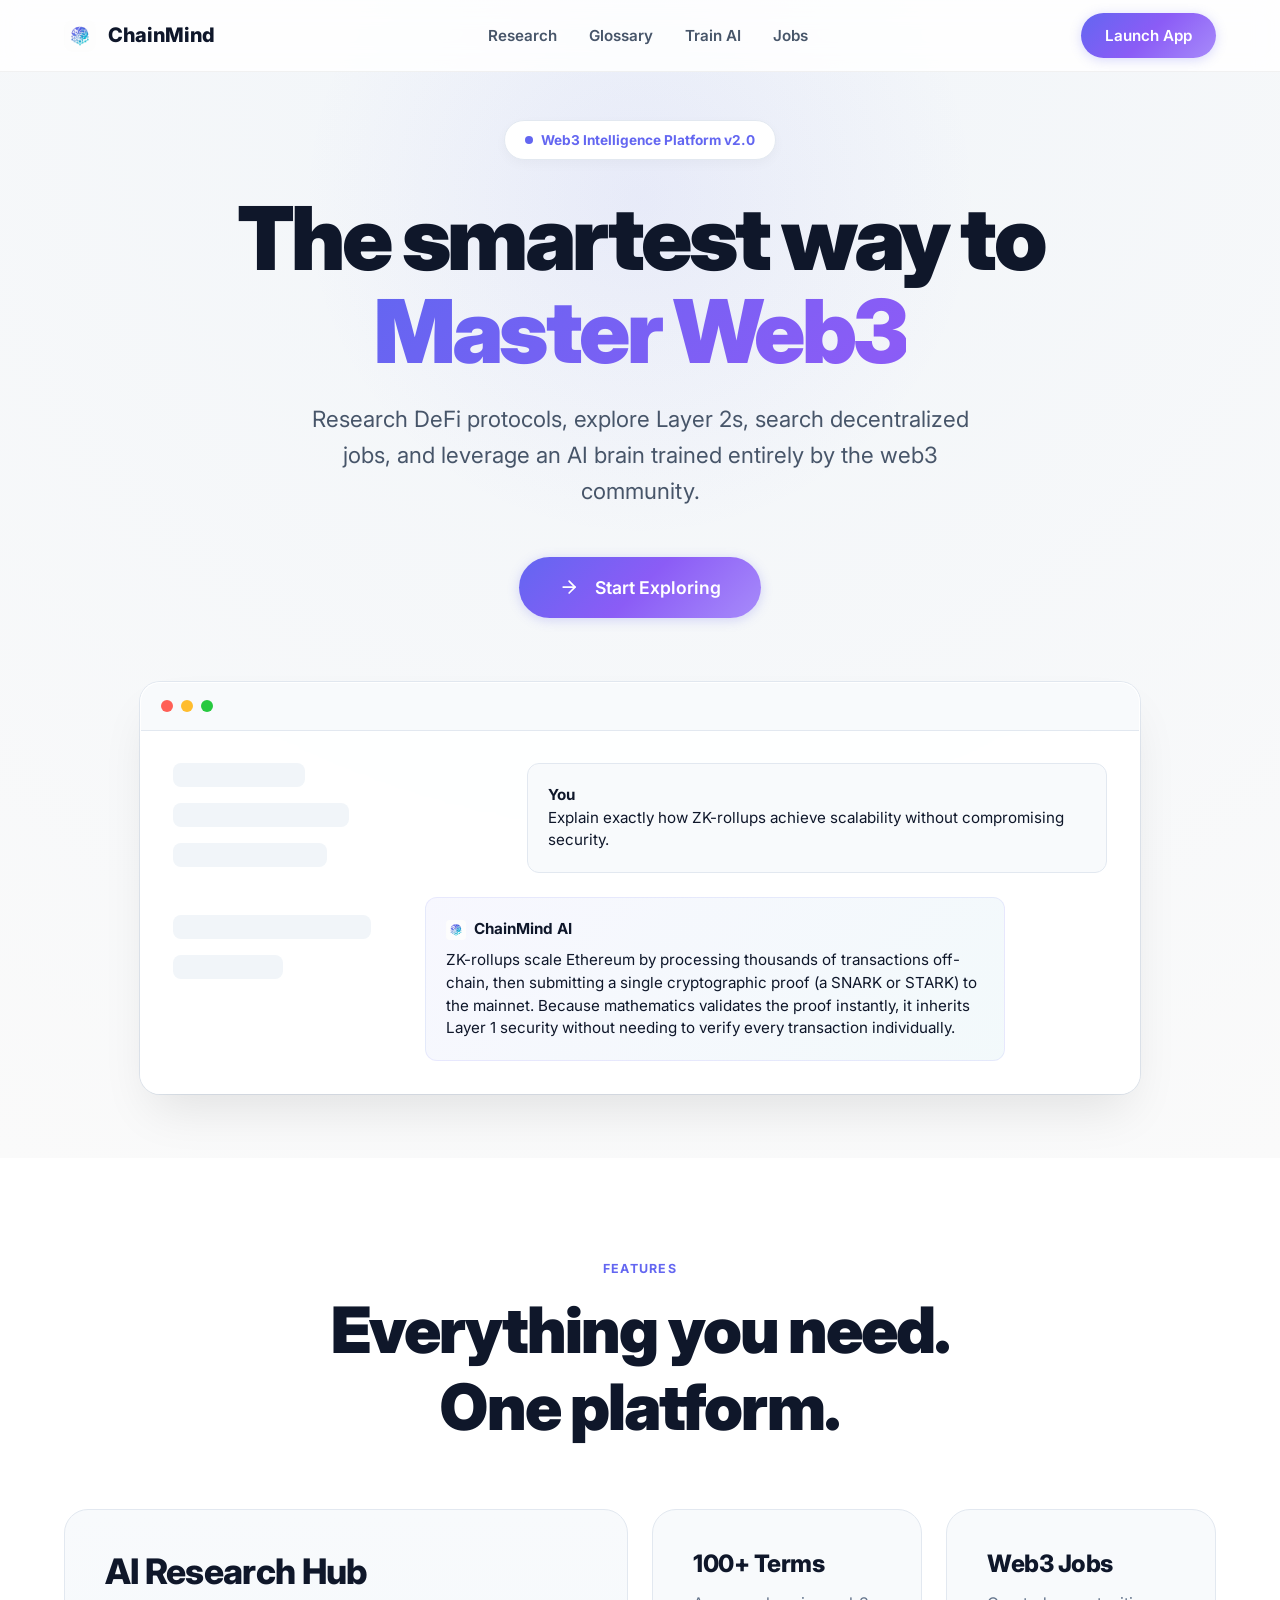
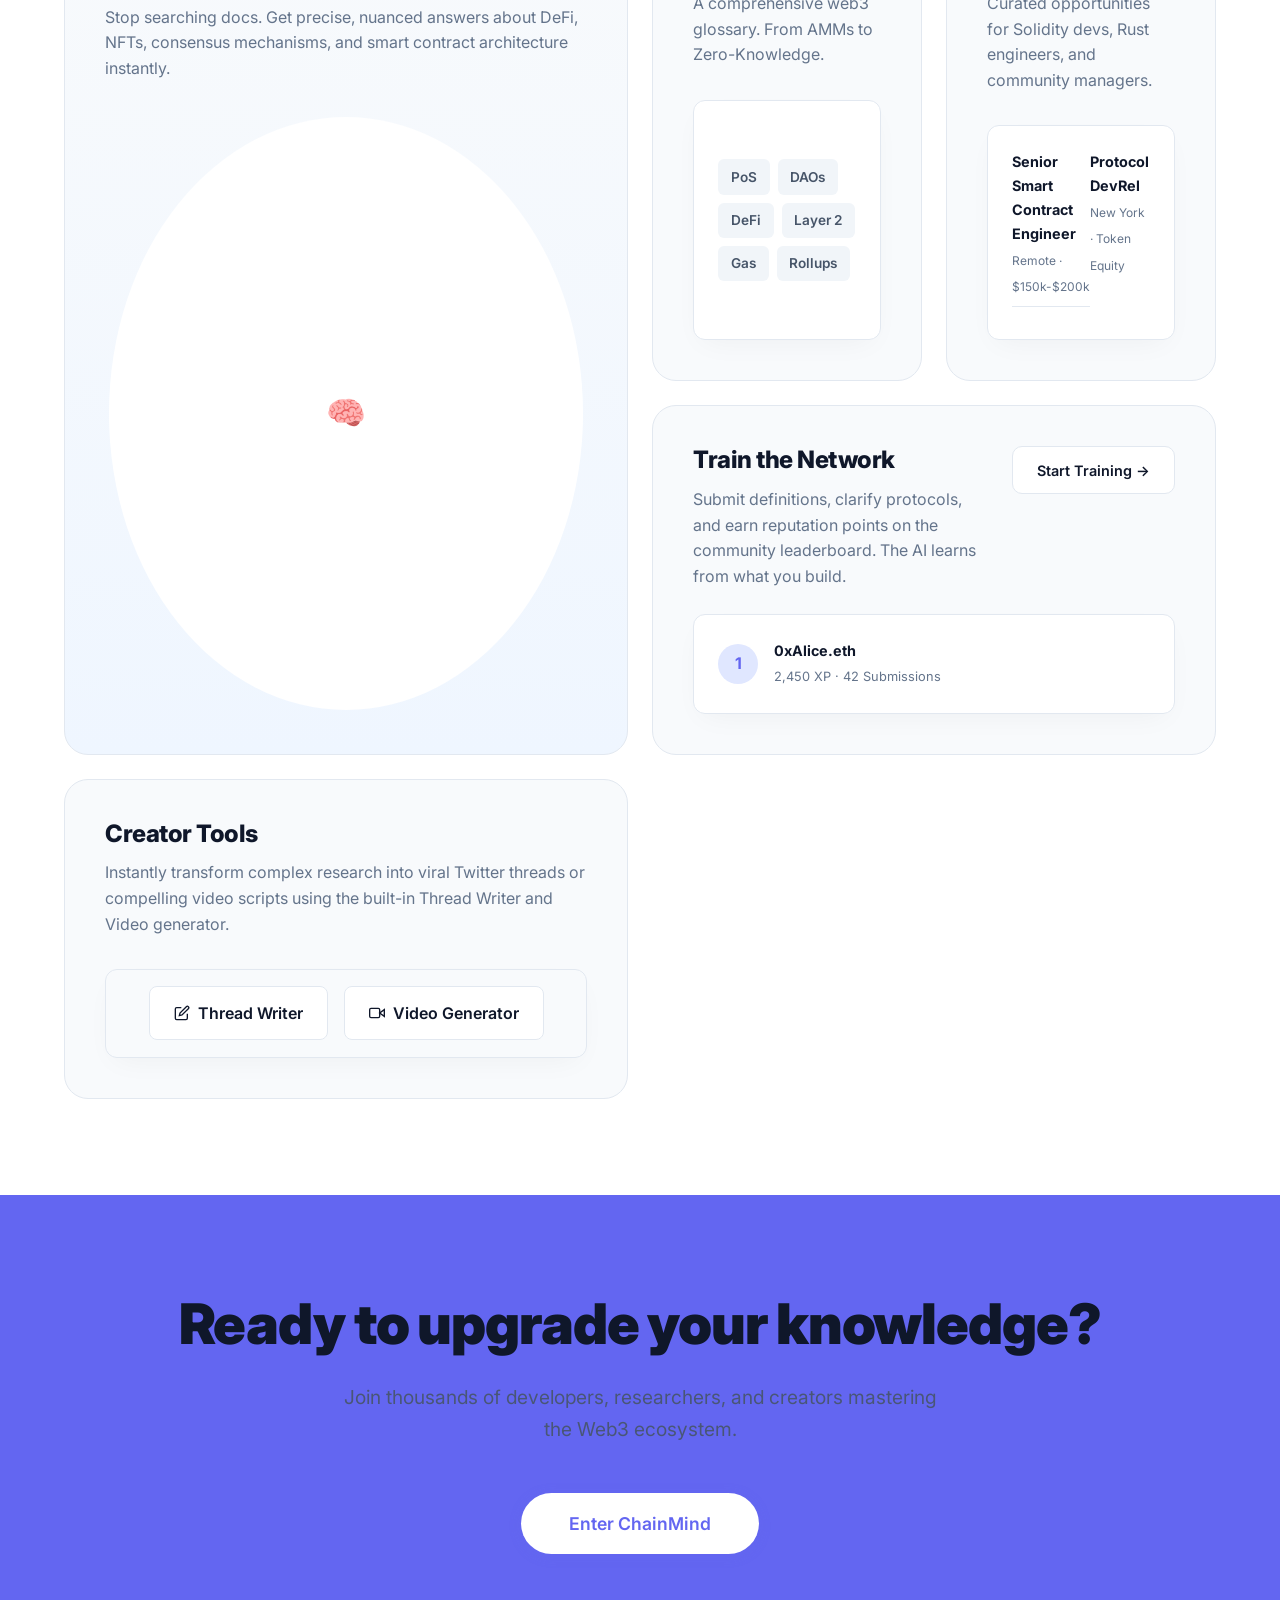
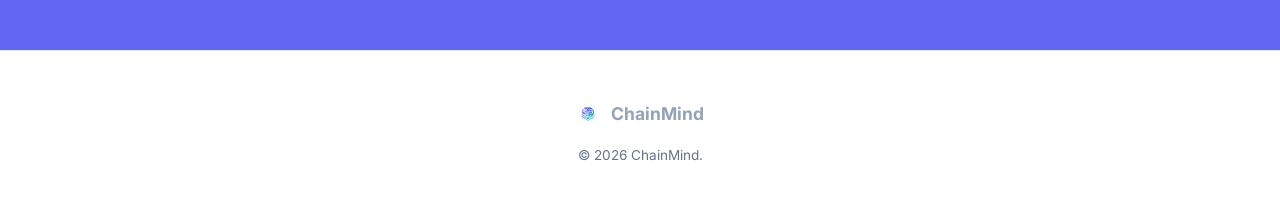
==== commit f28b54d4: "Fix premium paywall UI and codeLink click handler bug" ====
--- a/index.html
+++ b/index.html
@@ -372,7 +372,7 @@
             <img src="assets/chainmind_logo.png" style="width:24px; border-radius:6px" alt="ChainMind">
             <strong style="font-size:1.1rem">ChainMind</strong>
         </div>
-        <p style="font-size: 0.85rem; color: #64748b">© 2026 ChainMind. Built for the Web3 community.</p>
+        <p style="font-size: 0.85rem; color: #64748b">© 2026 ChainMind.</p>
     </footer>
 
 </body>
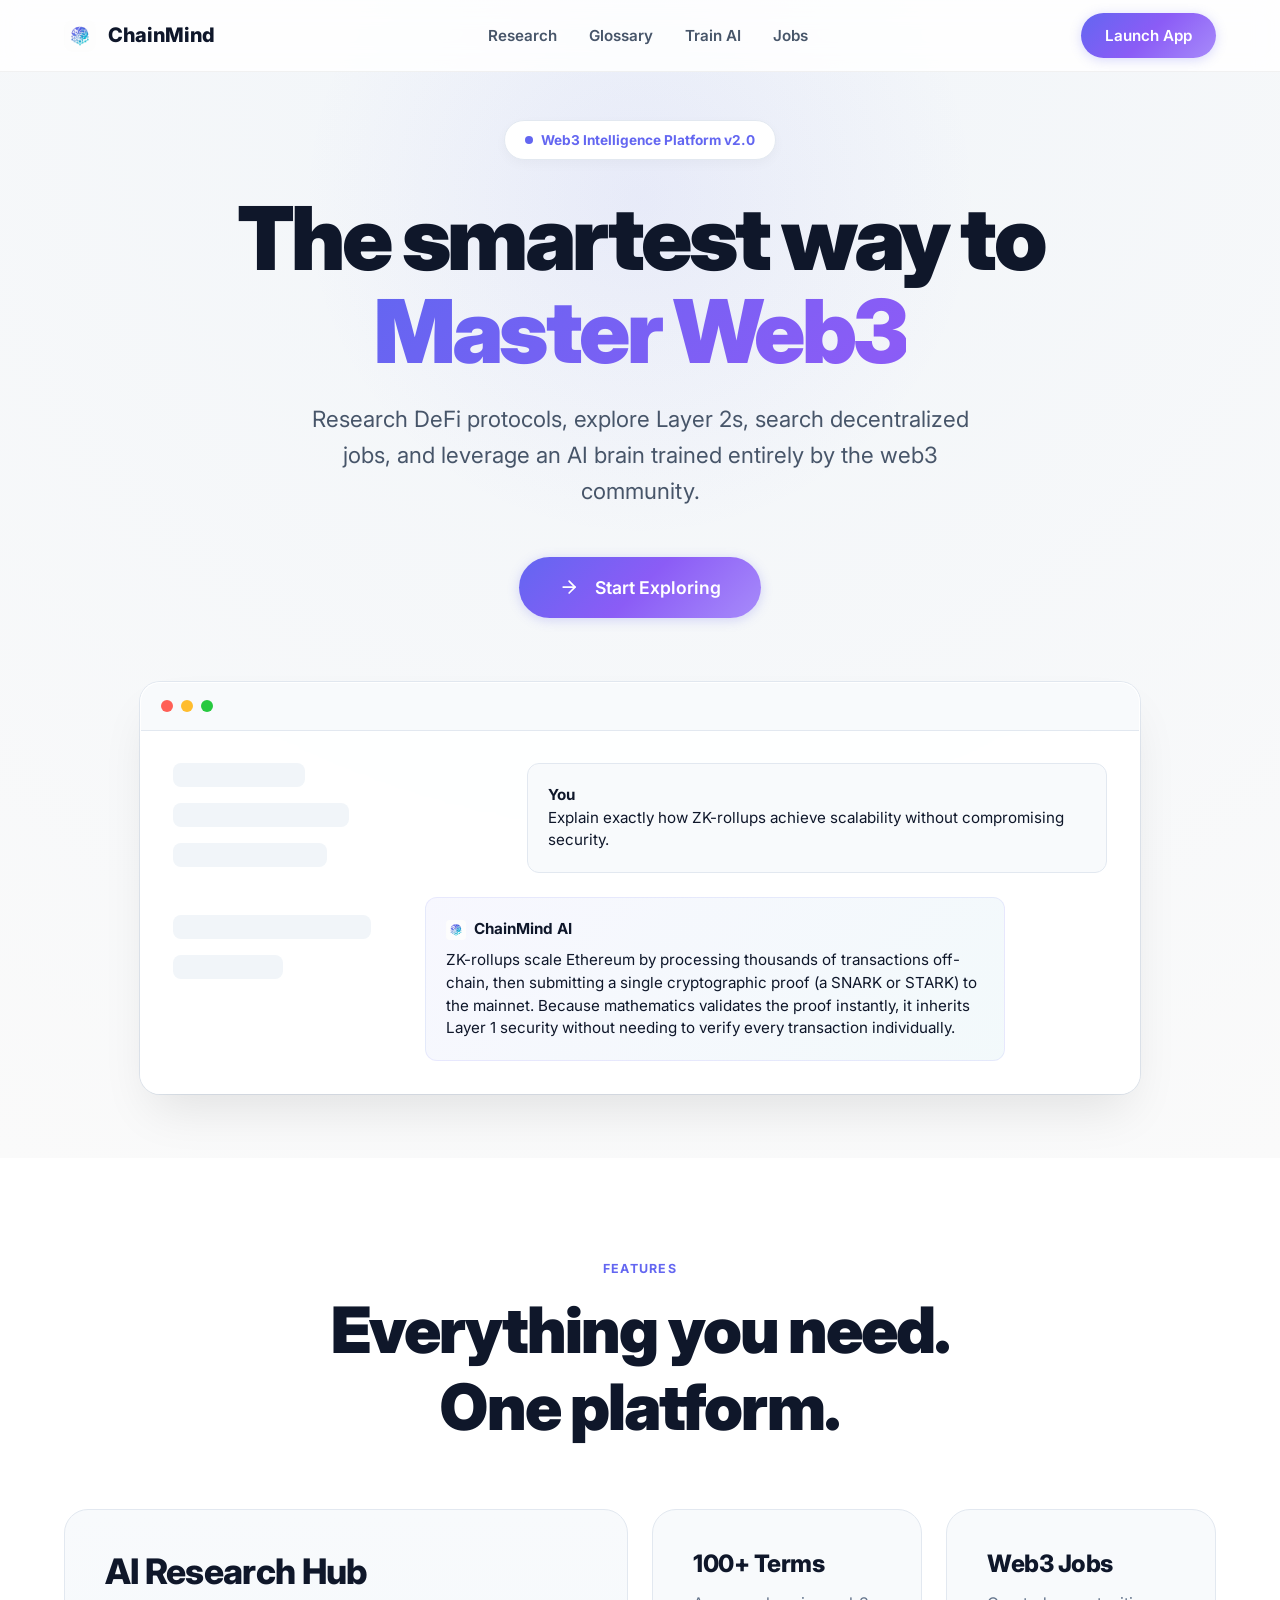
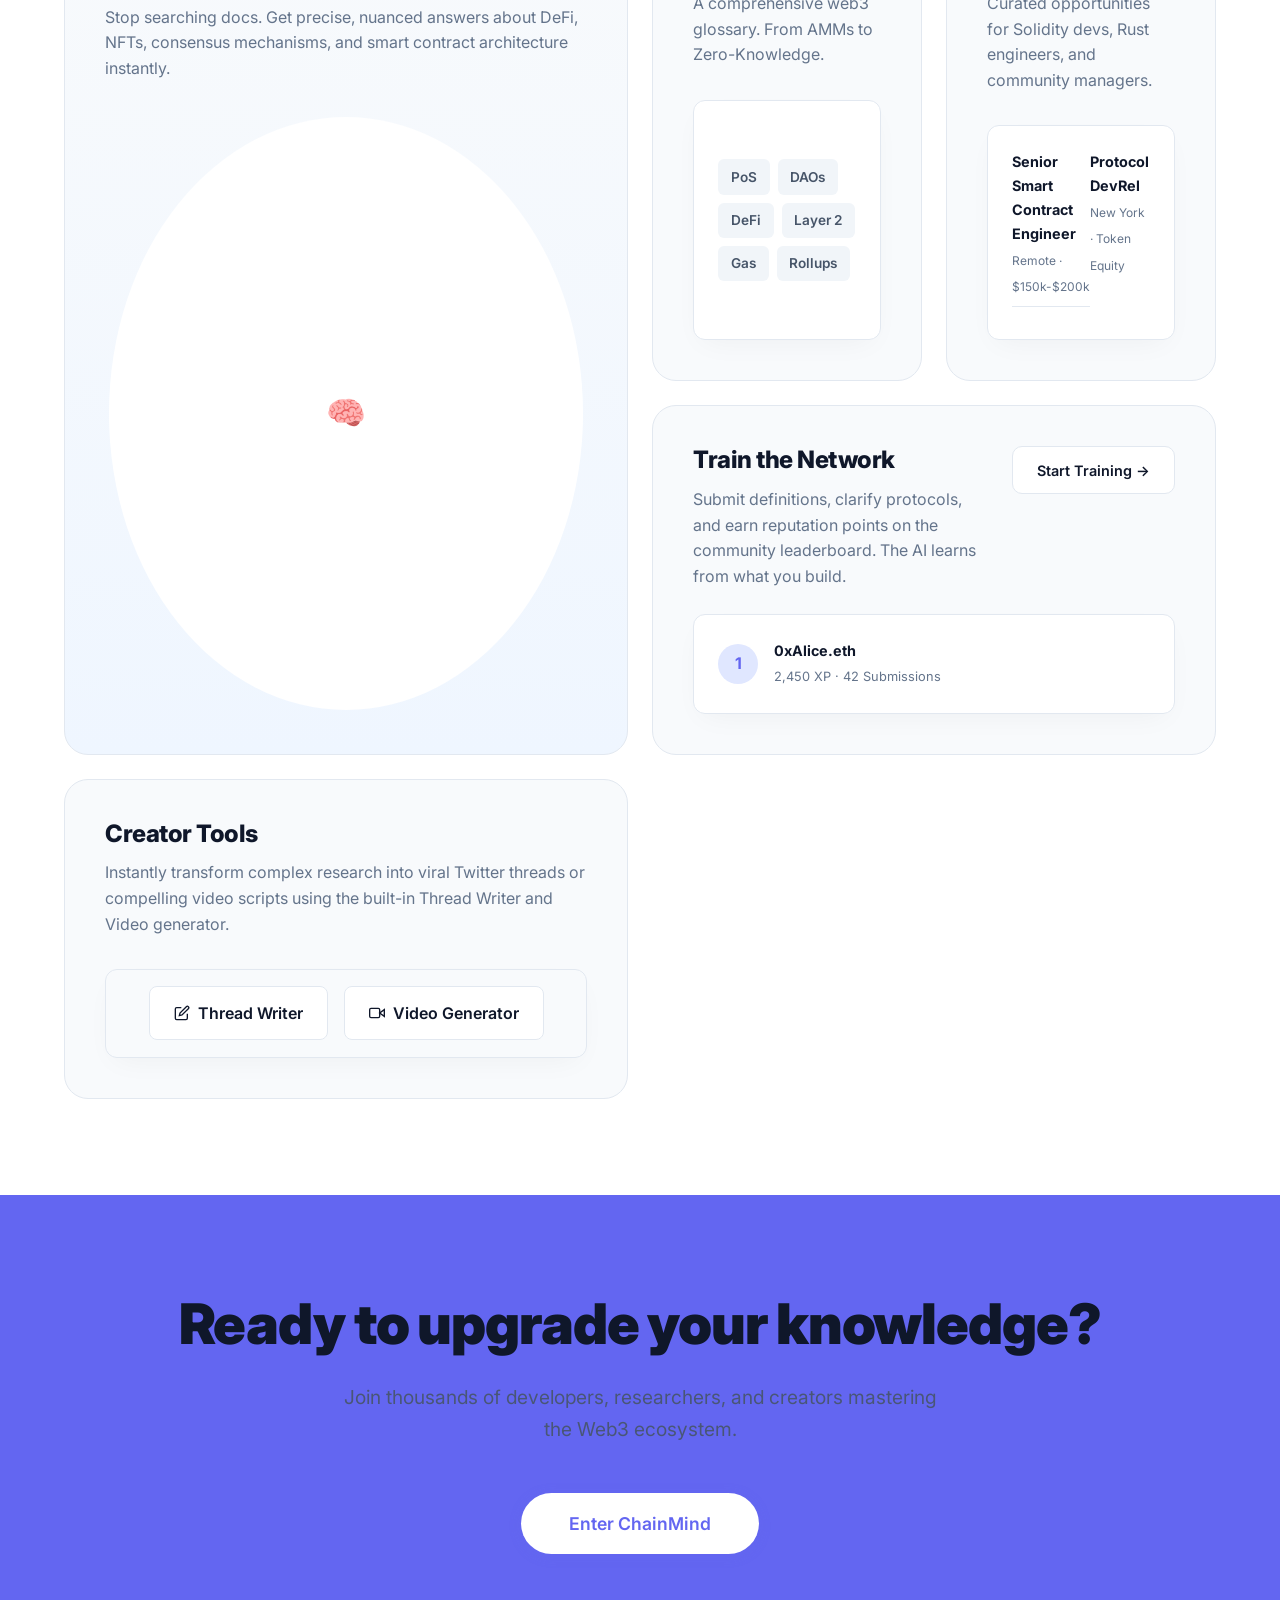
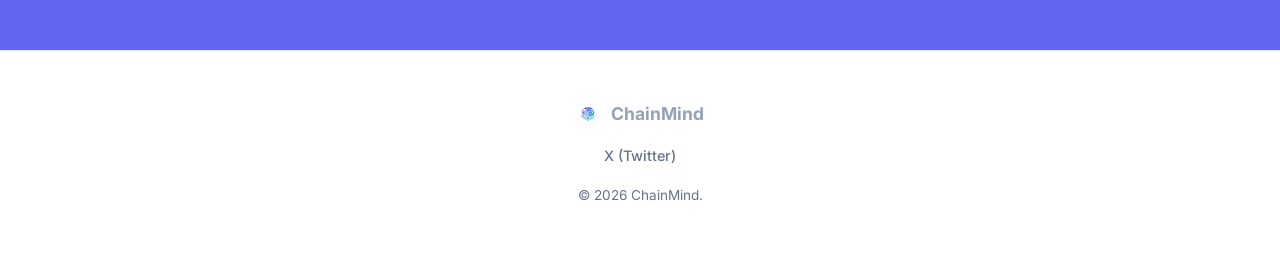
==== commit c083b1f7: "Add X (Twitter) profile link to HTML footers" ====
--- a/index.html
+++ b/index.html
@@ -372,6 +372,9 @@
             <img src="assets/chainmind_logo.png" style="width:24px; border-radius:6px" alt="ChainMind">
             <strong style="font-size:1.1rem">ChainMind</strong>
         </div>
+        <div style="margin-bottom: 1rem;">
+            <a href="https://x.com/chain__mind" target="_blank" style="color: #64748b; text-decoration: none; font-size: 0.9rem; font-weight: 500;">X (Twitter)</a>
+        </div>
         <p style="font-size: 0.85rem; color: #64748b">© 2026 ChainMind.</p>
     </footer>
 
--- a/css/components.css
+++ b/css/components.css
@@ -940,4 +940,22 @@
 
 .modal-close:hover {
     color: var(--text-primary);
+}
+
+/* ─── Thread Writer Actions ───────────────────────────────────────────────── */
+.generate-actions {
+    display: flex;
+    gap: 1rem;
+    flex-wrap: wrap;
+}
+
+@media (max-width: 600px) {
+    .generate-actions {
+        flex-direction: column;
+    }
+    
+    .generate-actions .btn {
+        width: 100%;
+        flex: none !important;
+    }
 }
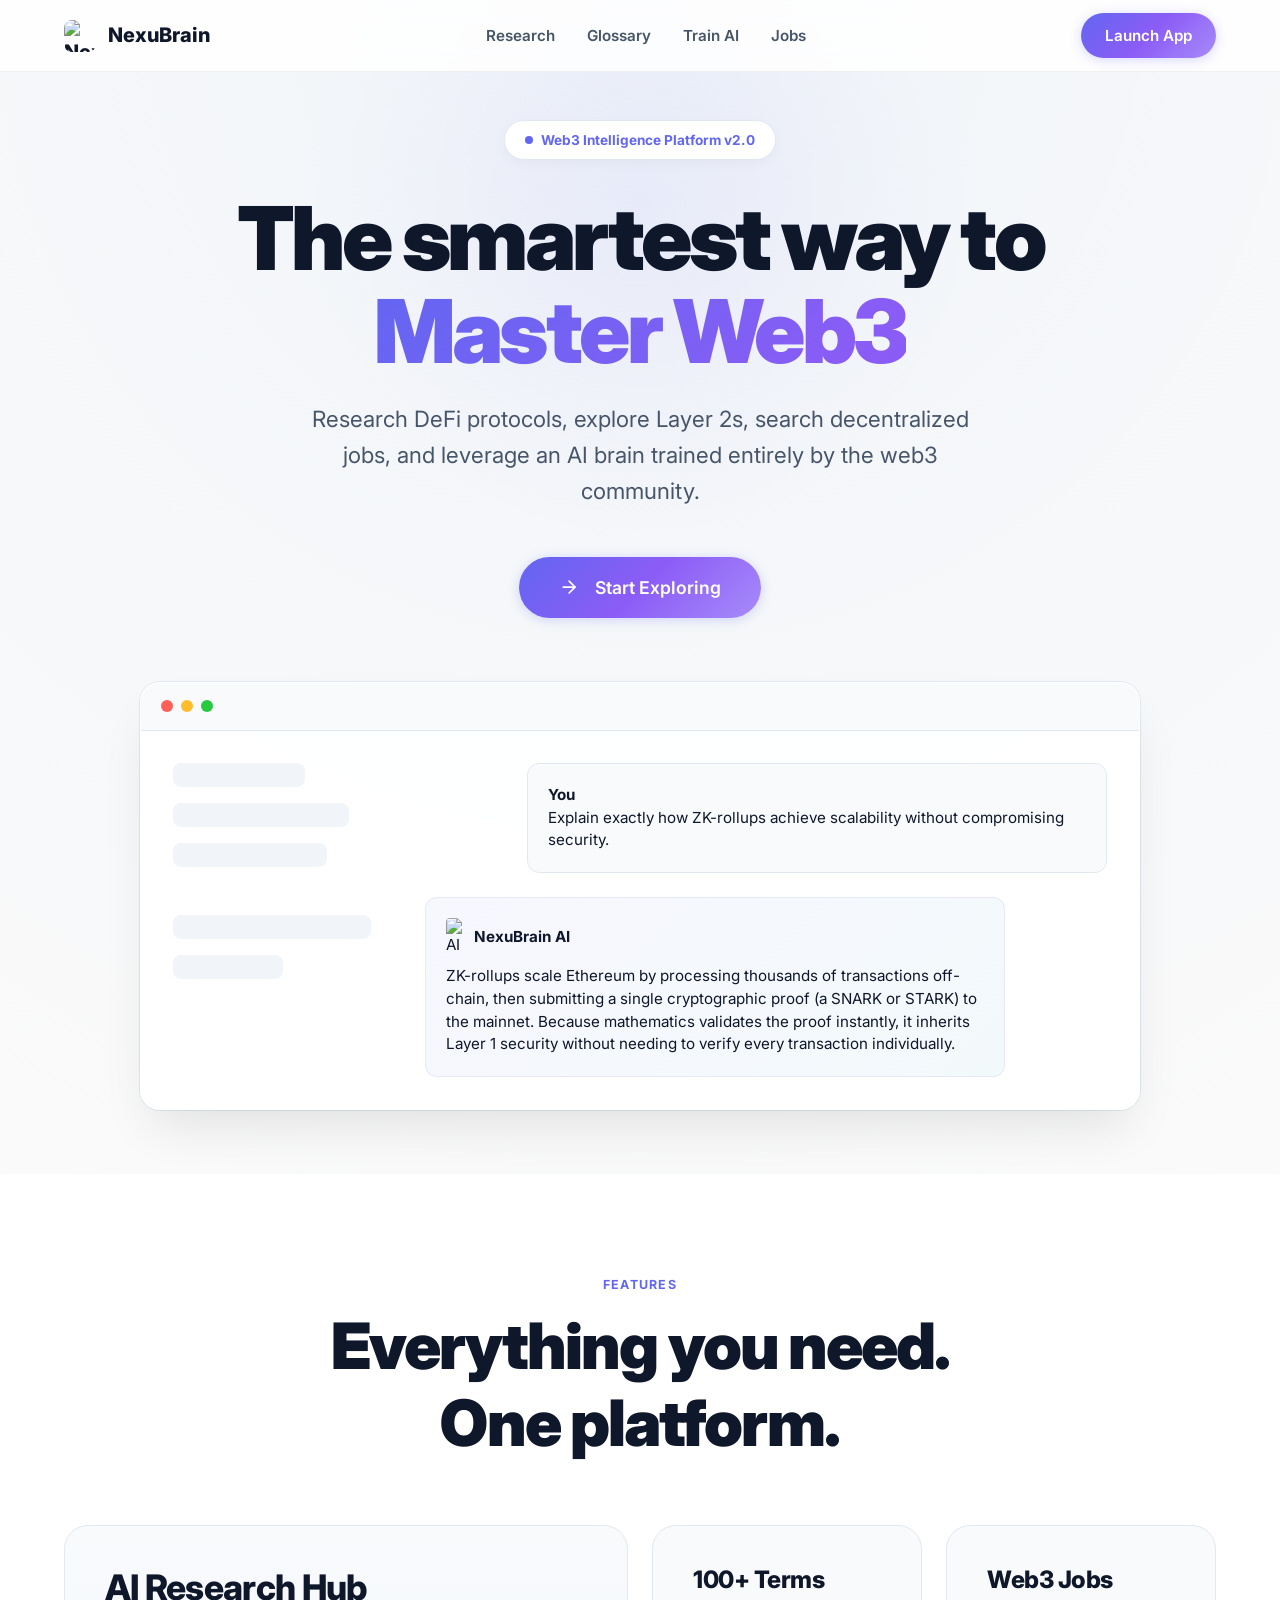
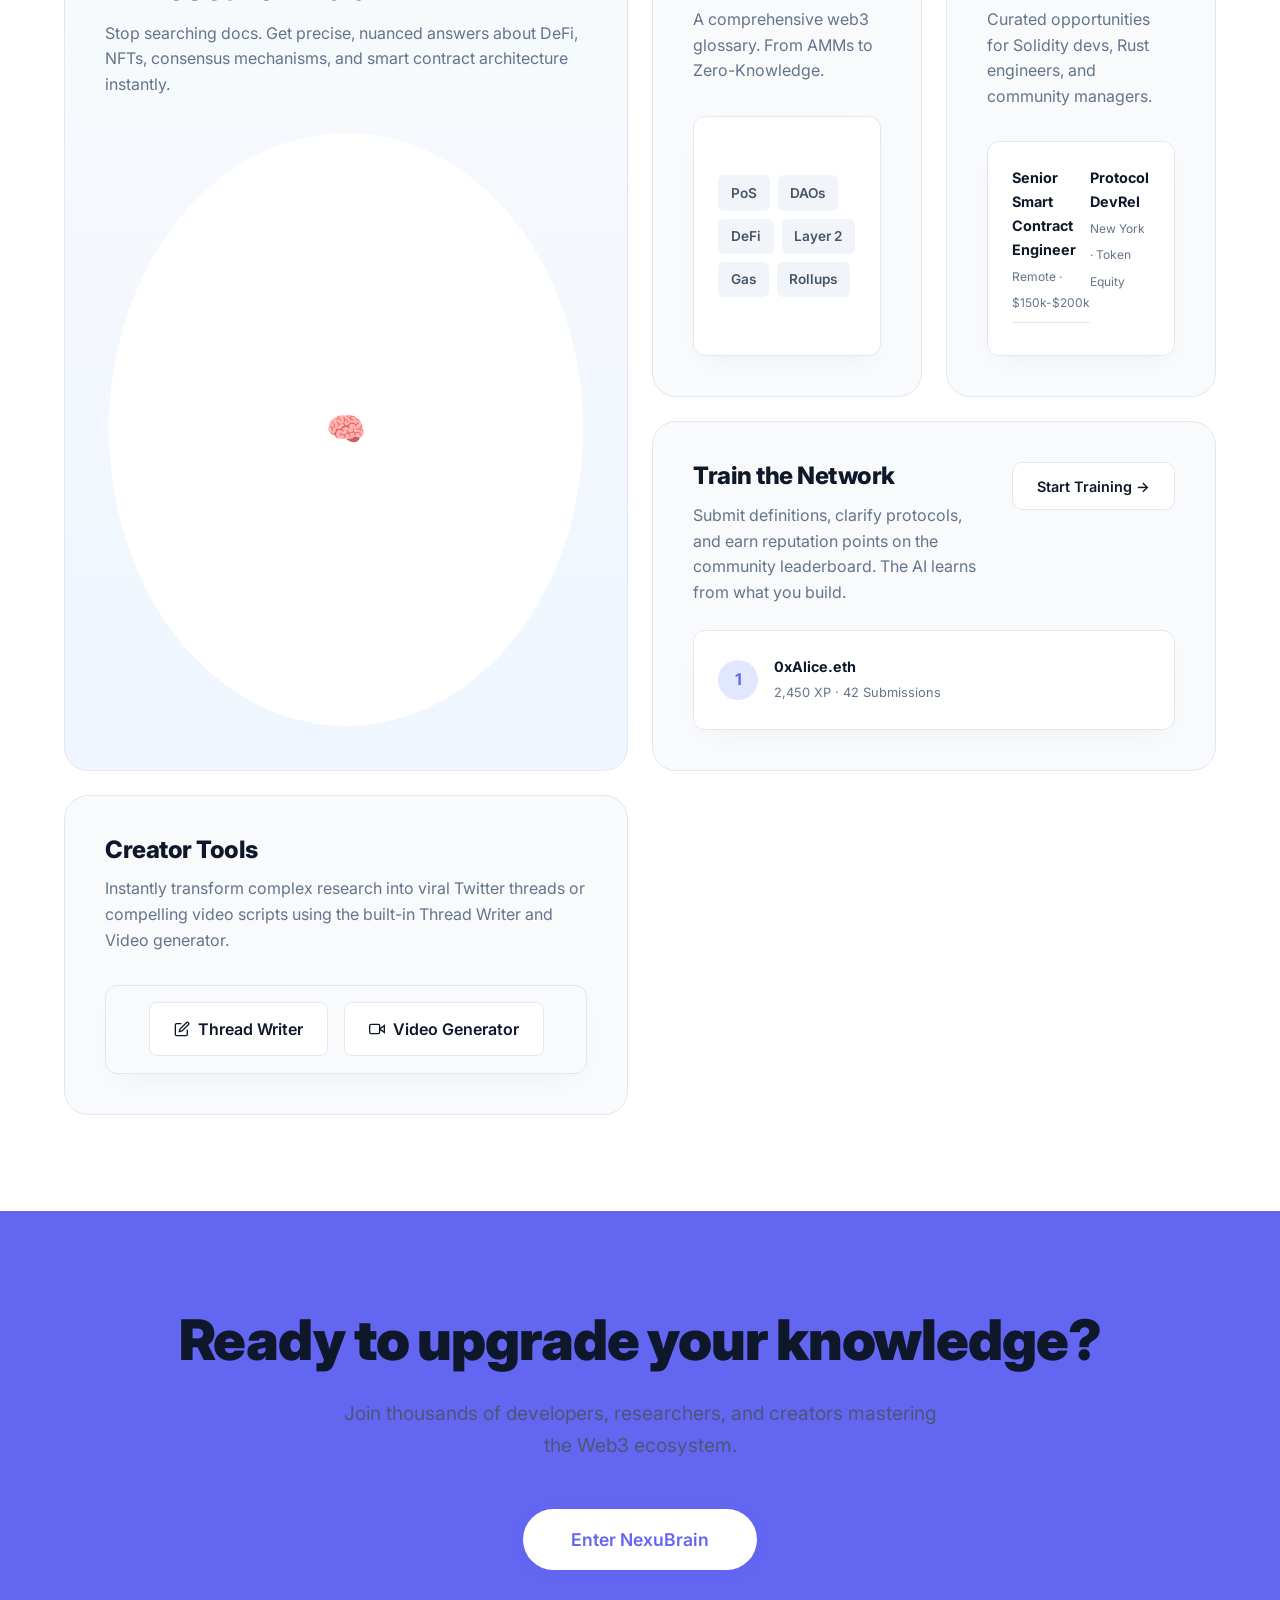
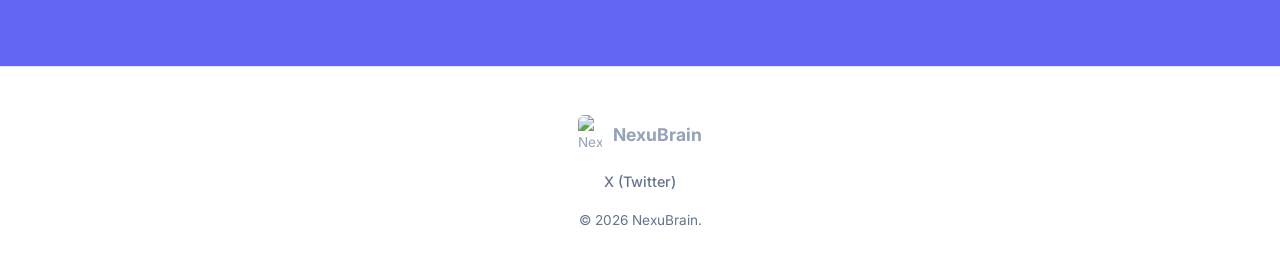
==== commit bb03d62d: "rebrand: ChainMind → NexuBrain across all user-facing pages, JS files, and AI persona" ====
--- a/index.html
+++ b/index.html
@@ -4,7 +4,7 @@
     <meta charset="UTF-8">
     <meta name="viewport" content="width=device-width, initial-scale=1.0">
     <link rel="icon" type="image/png" href="assets/favicon.png">
-    <title>ChainMind — Master Web3 with AI</title>
+    <title>NexuBrain — Master Web3 with AI</title>
     <meta name="description" content="The ultimate Web3 intelligence platform. Research protocols, learn terminology, find jobs, and train the AI — powered by the community.">
     
     <link rel="stylesheet" href="css/global.css">
@@ -218,8 +218,8 @@
     <!-- Nav -->
     <nav class="landing-nav">
         <a href="index.html" class="landing-brand">
-            <img src="assets/chainmind_logo.png" alt="ChainMind">
-            ChainMind
+            <img src="assets/NexuBrain_logo.png" alt="NexuBrain">
+            NexuBrain
         </a>
         <ul class="landing-nav-links">
             <li><a href="research.html">Research</a></li>
@@ -270,8 +270,8 @@
                     </div>
                     <div class="chat-bubble chat-ai">
                         <div style="display:flex; align-items:center; gap:8px; margin-bottom: 8px;">
-                            <img src="assets/chainmind_logo.png" style="width:20px; border-radius:4px" alt="AI">
-                            <strong>ChainMind AI</strong>
+                            <img src="assets/NexuBrain_logo.png" style="width:20px; border-radius:4px" alt="AI">
+                            <strong>NexuBrain AI</strong>
                         </div>
                         ZK-rollups scale Ethereum by processing thousands of transactions off-chain, then submitting a single cryptographic proof (a SNARK or STARK) to the mainnet. 
                         Because mathematics validates the proof instantly, it inherits Layer 1 security without needing to verify every transaction individually.
@@ -364,19 +364,20 @@
     <section class="section" style="padding: 6rem 5%; background: var(--purple-1); text-align: center; color: white">
         <h2 style="font-size: clamp(2rem, 5vw, 3.5rem); font-weight: 900; margin-bottom: 1.5rem;">Ready to upgrade your knowledge?</h2>
         <p style="font-size: 1.2rem; opacity: 0.9; margin-bottom: 3rem; max-width: 600px; margin-inline: auto;">Join thousands of developers, researchers, and creators mastering the Web3 ecosystem.</p>
-        <a href="app.html" class="btn btn-primary" style="background: white; color: var(--purple-1); border: none; font-size: 1.1rem; padding: 1rem 3rem; border-radius: 99px;">Enter ChainMind</a>
+        <a href="app.html" class="btn btn-primary" style="background: white; color: var(--purple-1); border: none; font-size: 1.1rem; padding: 1rem 3rem; border-radius: 99px;">Enter NexuBrain</a>
     </section>
 
     <footer style="padding: 3rem 5%; text-align: center; border-top: 1px solid #e2e8f0; background: white;">
         <div style="display:flex; align-items:center; justify-content:center; gap:0.7rem; margin-bottom:1rem">
-            <img src="assets/chainmind_logo.png" style="width:24px; border-radius:6px" alt="ChainMind">
-            <strong style="font-size:1.1rem">ChainMind</strong>
+            <img src="assets/NexuBrain_logo.png" style="width:24px; border-radius:6px" alt="NexuBrain">
+            <strong style="font-size:1.1rem">NexuBrain</strong>
         </div>
         <div style="margin-bottom: 1rem;">
-            <a href="https://x.com/chain__mind" target="_blank" style="color: #64748b; text-decoration: none; font-size: 0.9rem; font-weight: 500;">X (Twitter)</a>
-        </div>
-        <p style="font-size: 0.85rem; color: #64748b">© 2026 ChainMind.</p>
+            <a href="https://x.com/NexuBrain" target="_blank" style="color: #64748b; text-decoration: none; font-size: 0.9rem; font-weight: 500;">X (Twitter)</a>
+        </div>
+        <p style="font-size: 0.85rem; color: #64748b">© 2026 NexuBrain.</p>
     </footer>
 
 </body>
 </html>
+
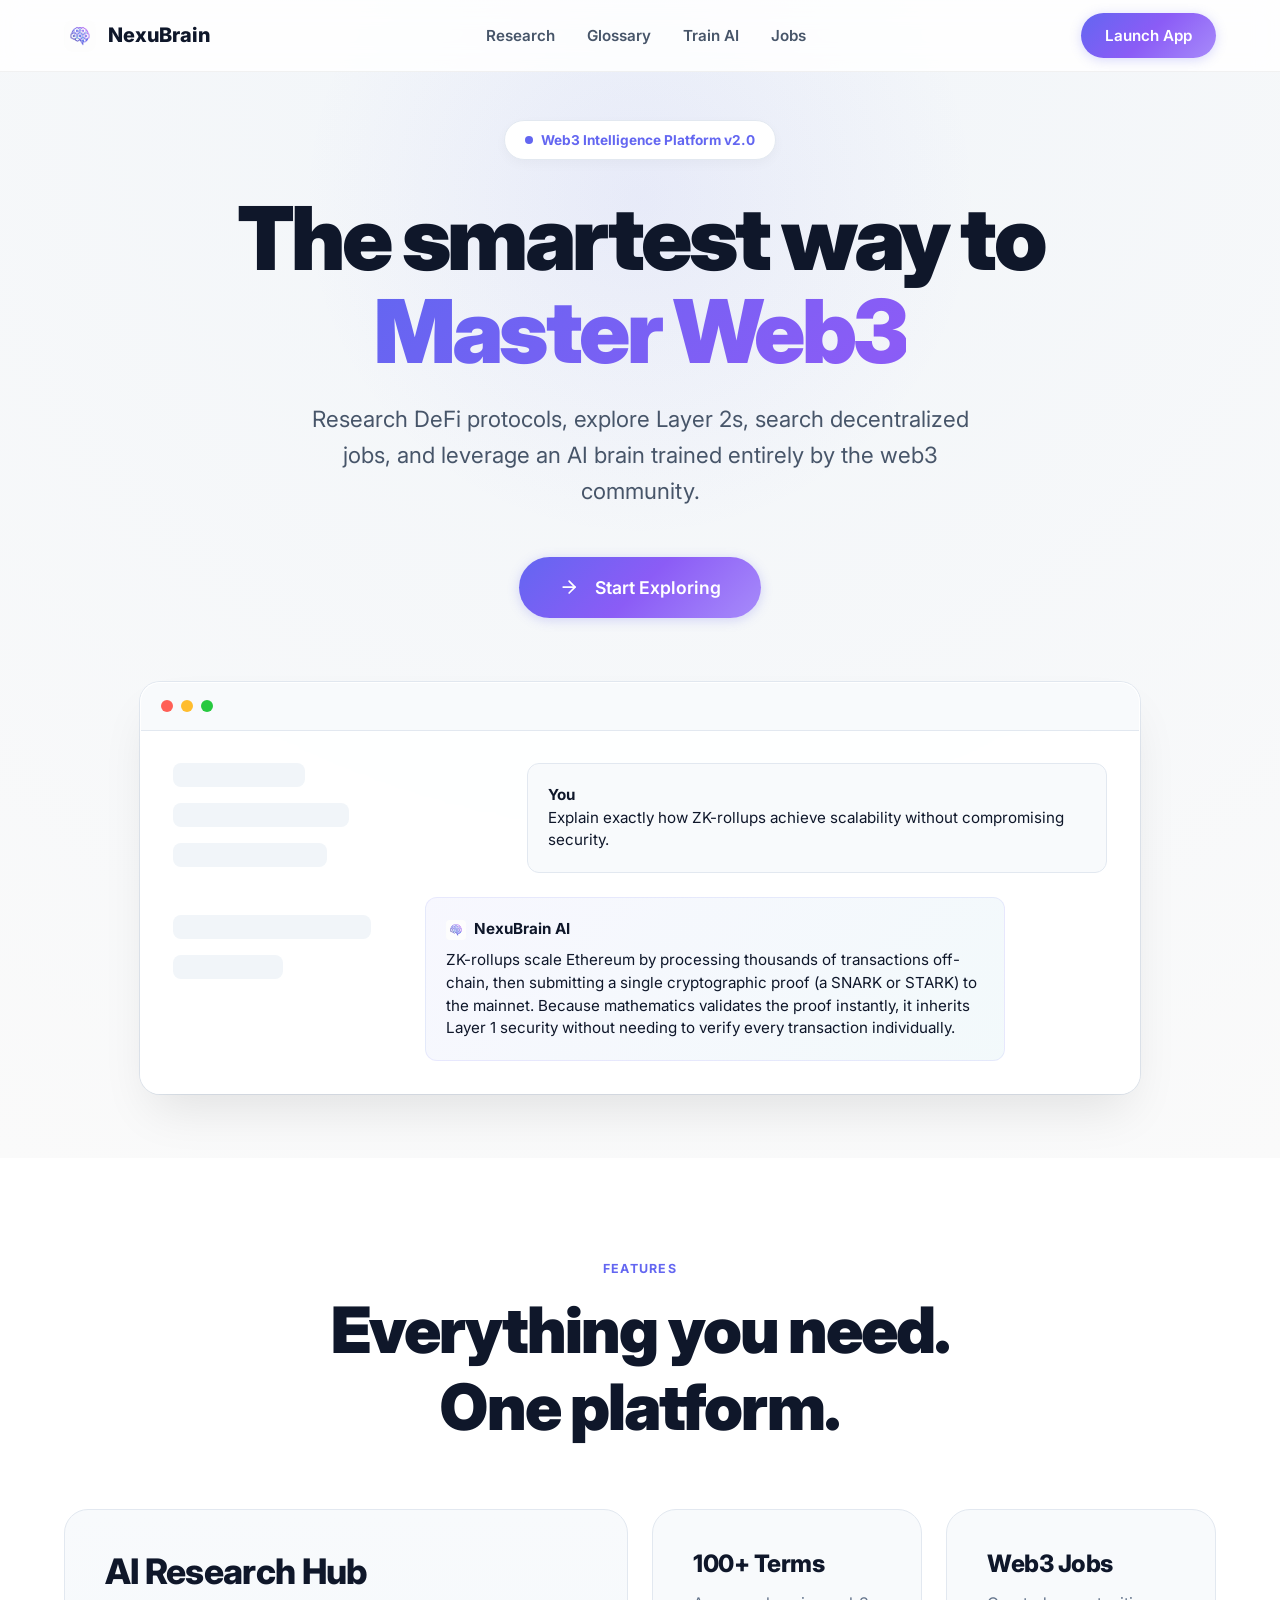
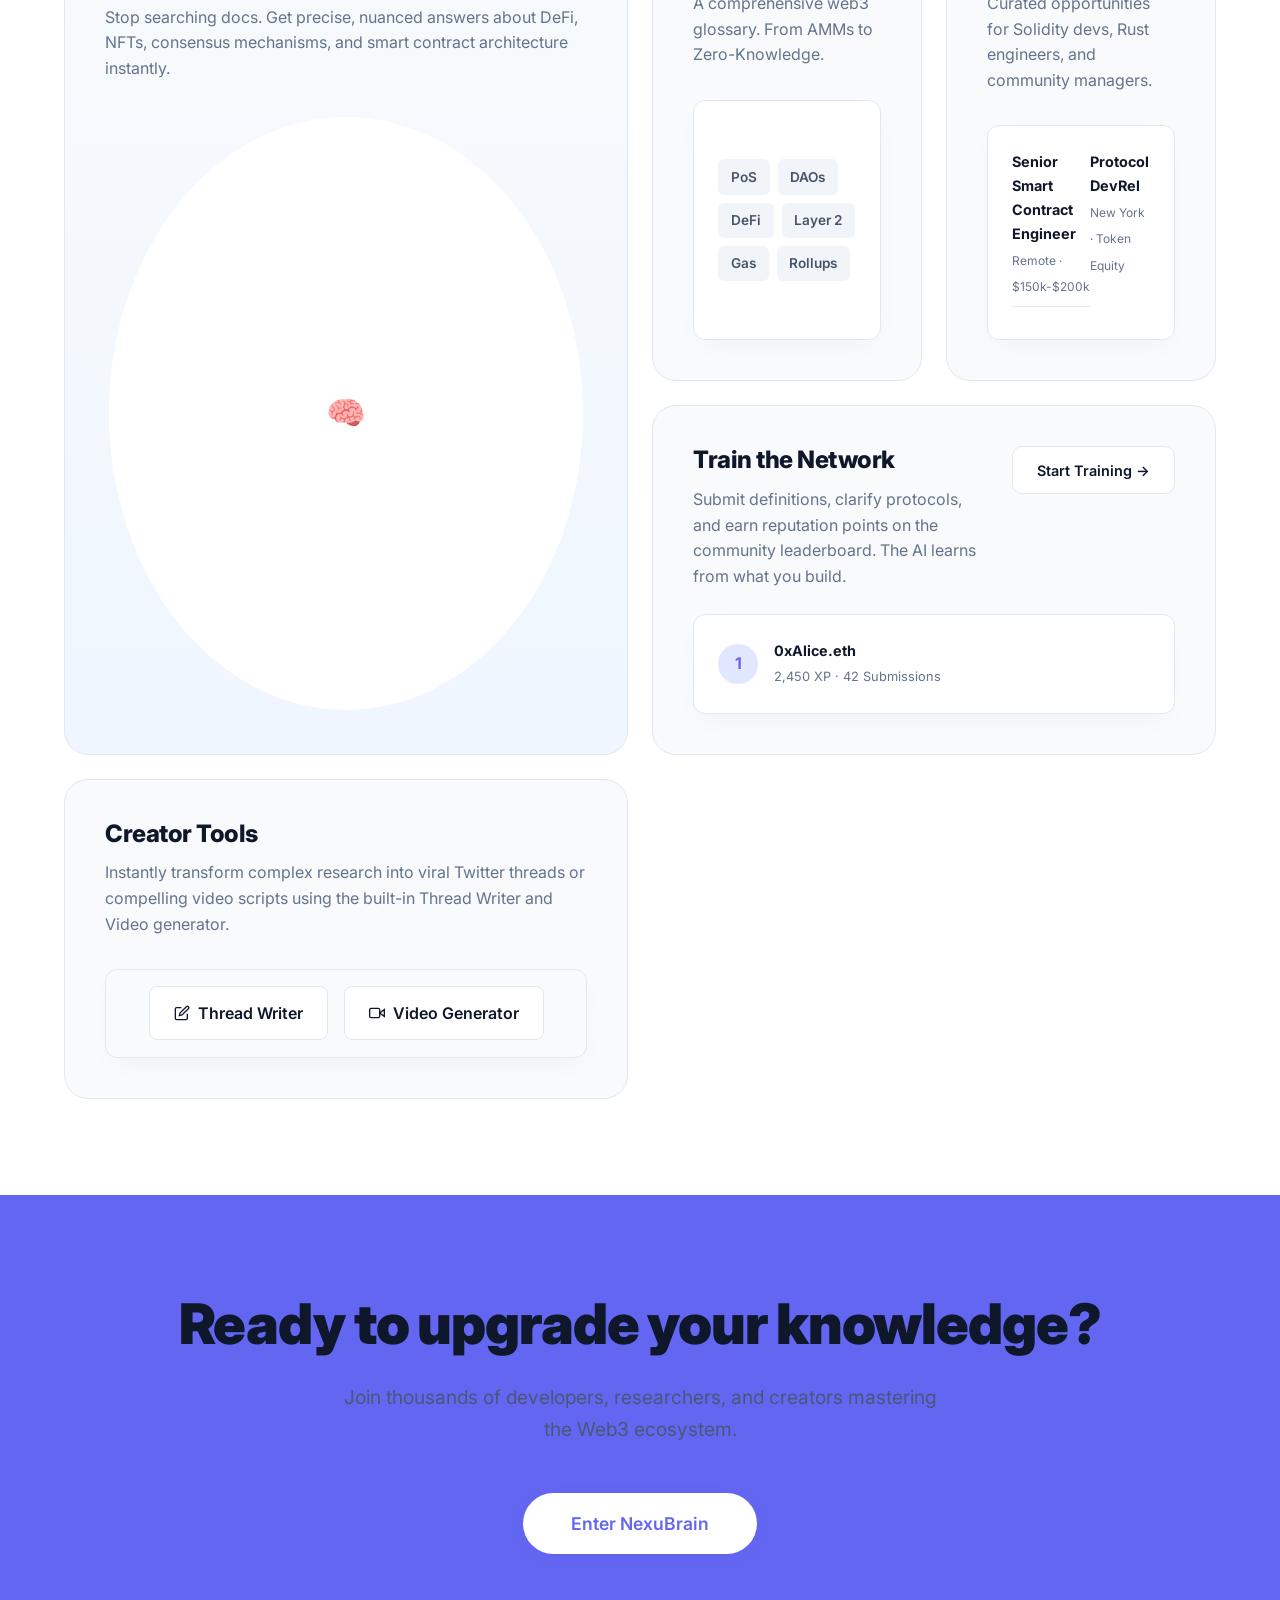
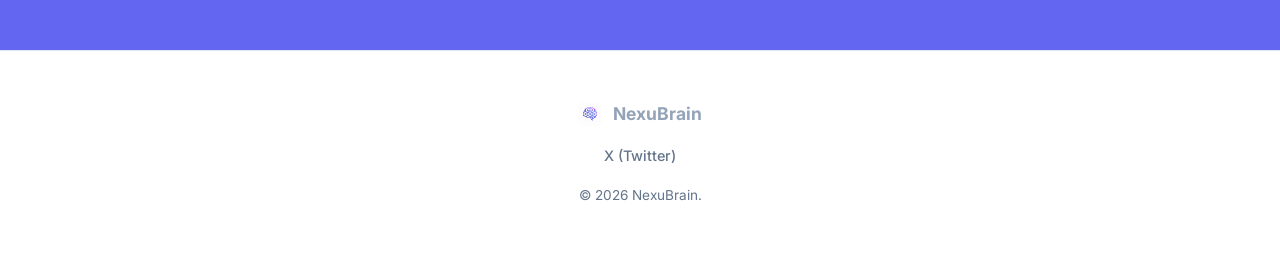
==== commit f1d15ab7: "fix: replace logo and favicon with generated NexuBrain logo, fix image path case mismatch" ====
--- a/index.html
+++ b/index.html
@@ -218,7 +218,7 @@
     <!-- Nav -->
     <nav class="landing-nav">
         <a href="index.html" class="landing-brand">
-            <img src="assets/NexuBrain_logo.png" alt="NexuBrain">
+            <img src="assets/nexubrain_logo.png" alt="NexuBrain">
             NexuBrain
         </a>
         <ul class="landing-nav-links">
@@ -270,7 +270,7 @@
                     </div>
                     <div class="chat-bubble chat-ai">
                         <div style="display:flex; align-items:center; gap:8px; margin-bottom: 8px;">
-                            <img src="assets/NexuBrain_logo.png" style="width:20px; border-radius:4px" alt="AI">
+                            <img src="assets/nexubrain_logo.png" style="width:20px; border-radius:4px" alt="AI">
                             <strong>NexuBrain AI</strong>
                         </div>
                         ZK-rollups scale Ethereum by processing thousands of transactions off-chain, then submitting a single cryptographic proof (a SNARK or STARK) to the mainnet. 
@@ -369,7 +369,7 @@
 
     <footer style="padding: 3rem 5%; text-align: center; border-top: 1px solid #e2e8f0; background: white;">
         <div style="display:flex; align-items:center; justify-content:center; gap:0.7rem; margin-bottom:1rem">
-            <img src="assets/NexuBrain_logo.png" style="width:24px; border-radius:6px" alt="NexuBrain">
+            <img src="assets/nexubrain_logo.png" style="width:24px; border-radius:6px" alt="NexuBrain">
             <strong style="font-size:1.1rem">NexuBrain</strong>
         </div>
         <div style="margin-bottom: 1rem;">
@@ -381,3 +381,4 @@
 </body>
 </html>
 
+
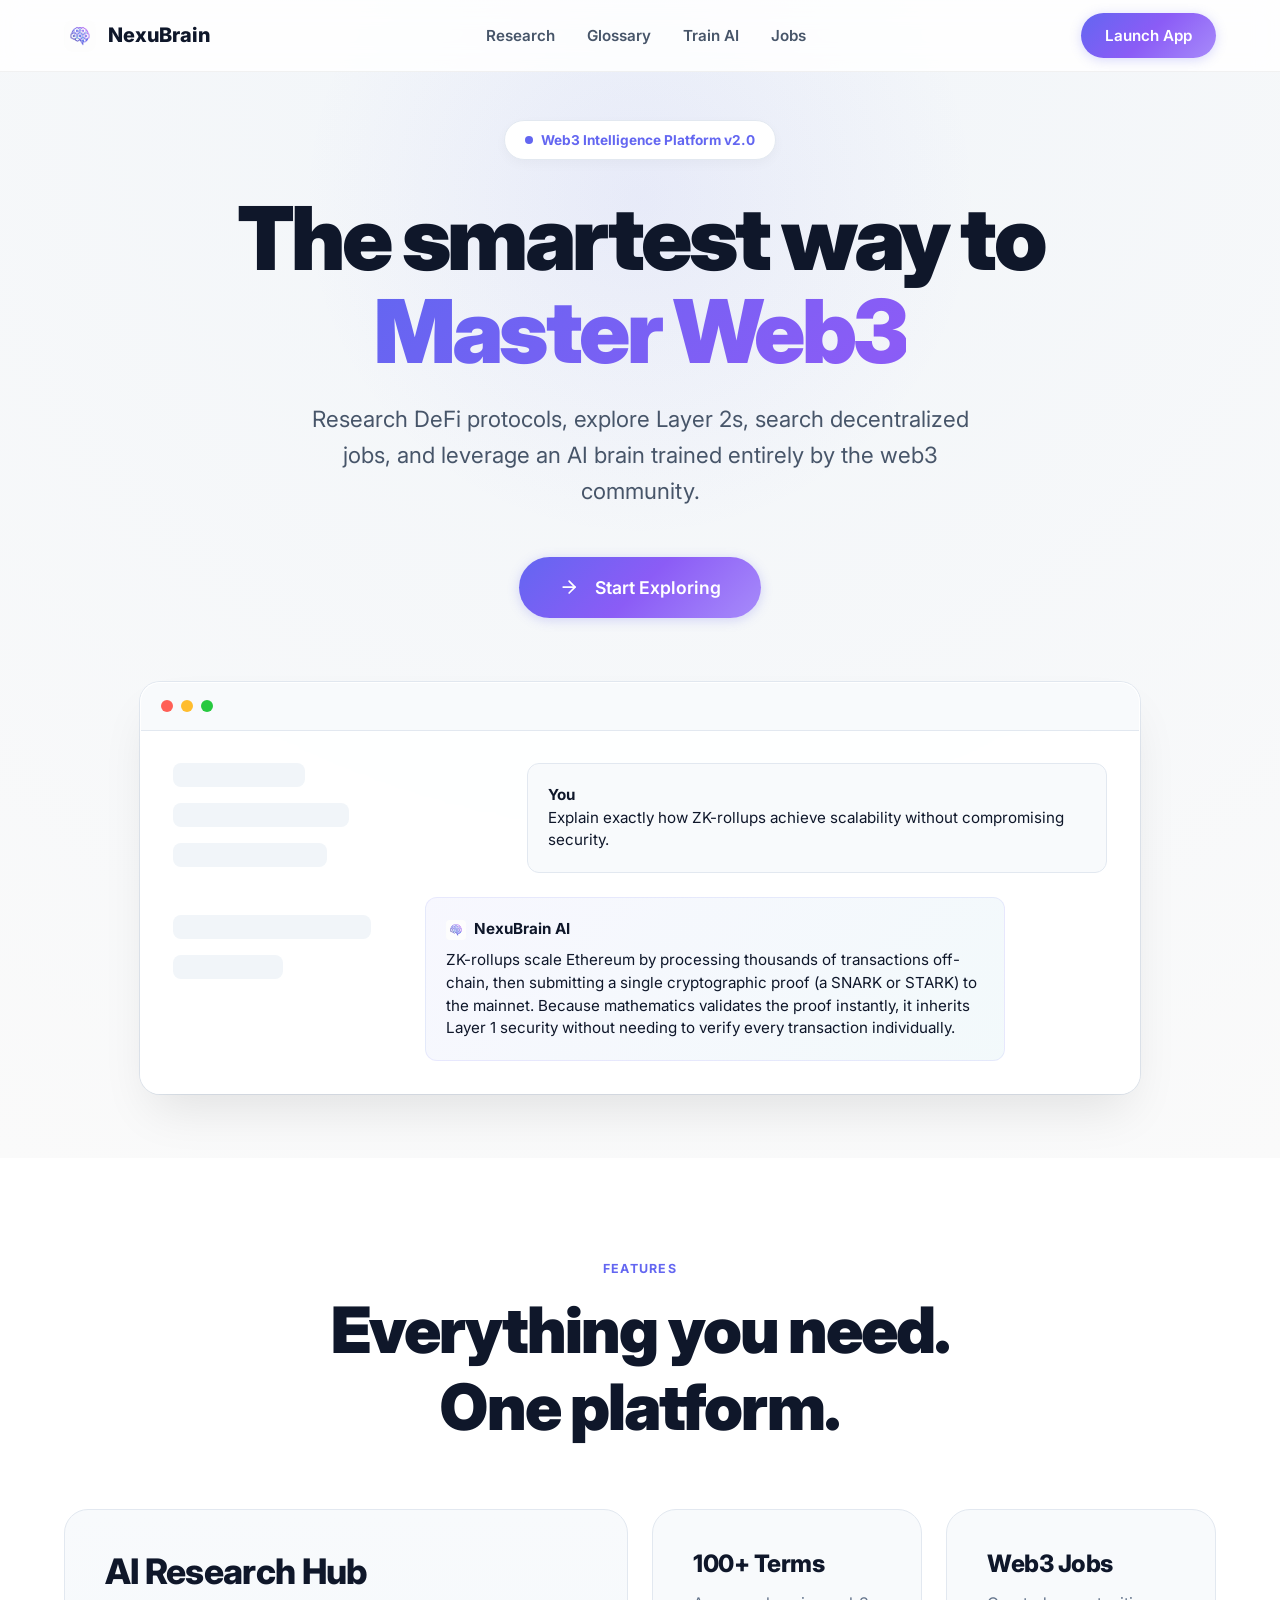
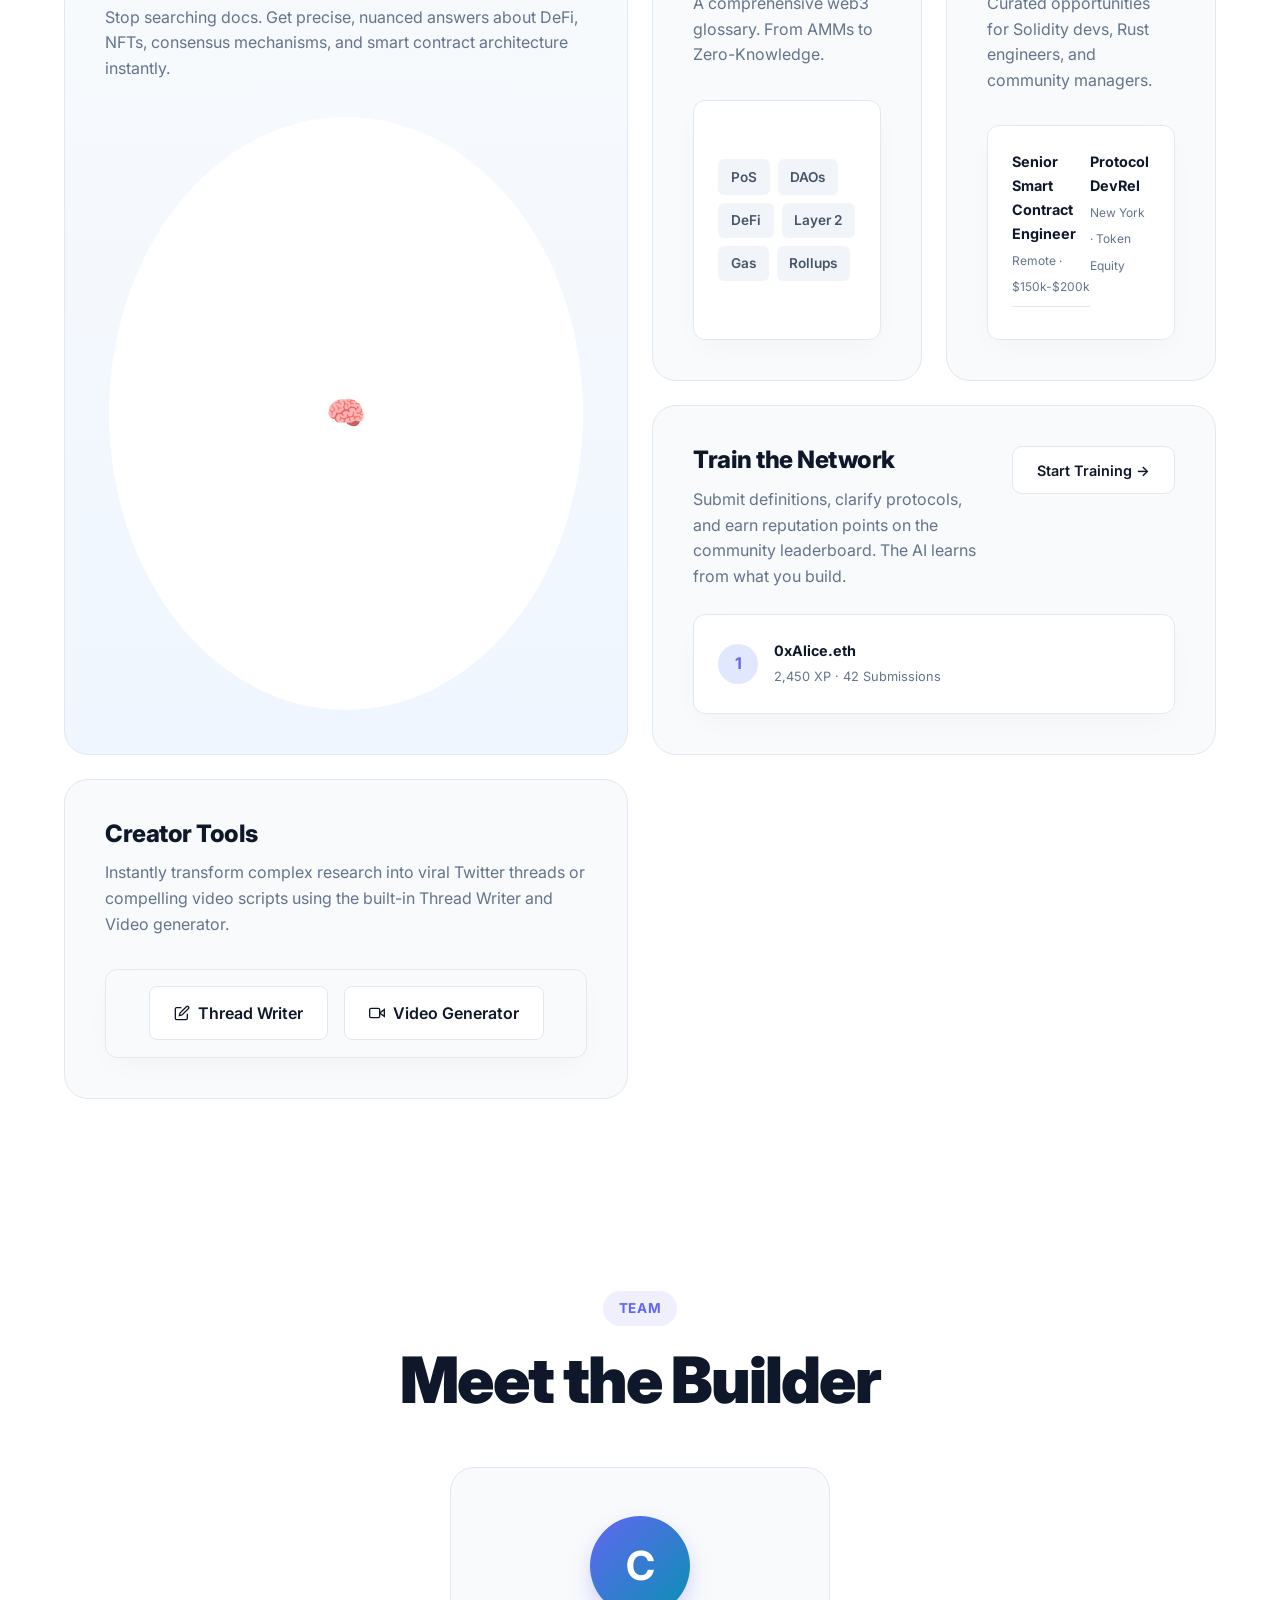
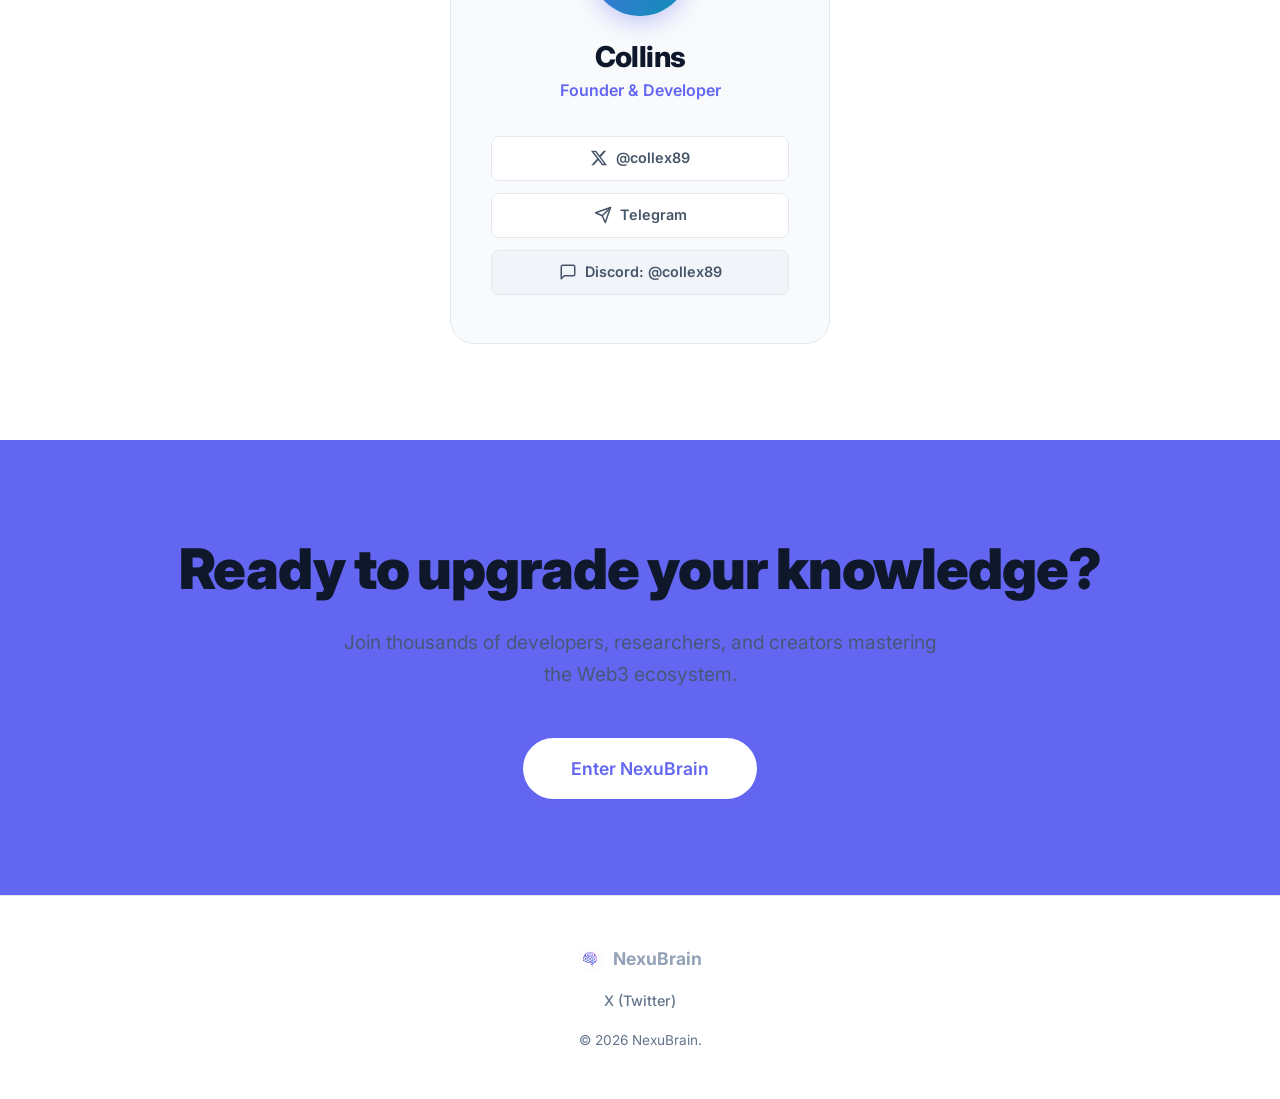
==== commit 2ae99cdc: "feat: added team section to landing page" ====
--- a/index.html
+++ b/index.html
@@ -198,6 +198,12 @@
             to { box-shadow: 0 0 0 10px rgba(99, 102, 241, 0); }
         }
 
+        .social-btn {
+            padding: 0.6rem 1.2rem; background: #ffffff; border: 1px solid #e2e8f0; border-radius: 8px; color: #475569; text-decoration: none; font-weight: 600; font-size: 0.9rem; transition: all 0.2s;
+            display: inline-flex; align-items: center; justify-content: center; gap: 0.5rem; cursor: pointer; width: 100%; box-sizing: border-box;
+        }
+        .social-btn:hover { background: #f8fafc; color: #0f172a; border-color: #cbd5e1; transform: translateY(-2px); box-shadow: 0 4px 6px -1px rgba(0,0,0,0.05); }
+
         @media (max-width: 1024px) {
             .bento-grid { grid-template-columns: repeat(2, 1fr); }
             .bento-large { grid-column: span 2; }
@@ -360,6 +366,38 @@
         </div>
     </section>
 
+    <!-- Team Section -->
+    <section class="section" id="team" style="padding: 6rem 5%; background: #ffffff;">
+        <div class="bento-header" style="margin-bottom: 3rem;">
+            <div style="display: inline-block; padding: 0.4rem 1rem; background: rgba(99, 102, 241, 0.1); color: #6366f1; border-radius: 99px; font-weight: 700; font-size: 0.85rem; margin-bottom: 1rem; letter-spacing: 0.05em; text-transform: uppercase;">Team</div>
+            <h2>Meet the Builder</h2>
+        </div>
+        
+        <div style="display: flex; justify-content: center;">
+            <div class="bento-card" style="max-width: 380px; width: 100%; text-align: center; align-items: center; padding: 3rem 2.5rem; background: #f8fafc;">
+                <div style="width: 100px; height: 100px; border-radius: 50%; background: linear-gradient(135deg, #6366f1, #0891b2); margin: 0 auto 1.5rem; display: flex; align-items: center; justify-content: center; color: white; font-size: 2.5rem; font-weight: bold; box-shadow: 0 10px 25px -5px rgba(99, 102, 241, 0.4);">
+                    C
+                </div>
+                <h3 style="font-size: 1.8rem; margin-bottom: 0.25rem; color: #0f172a;">Collins</h3>
+                <p style="color: #6366f1; font-weight: 600; font-size: 1rem; margin-bottom: 2rem;">Founder &amp; Developer</p>
+                <div style="display: flex; flex-direction: column; gap: 0.75rem; width: 100%;">
+                    <a href="https://x.com/collex89" target="_blank" class="social-btn">
+                        <svg width="18" height="18" viewBox="0 0 24 24" fill="currentColor"><path d="M18.244 2.25h3.308l-7.227 8.26 8.502 11.24H16.17l-5.214-6.817L4.99 21.75H1.68l7.73-8.835L1.254 2.25H8.08l4.713 6.231zm-1.161 17.52h1.833L7.084 4.126H5.117z"/></svg> 
+                        @collex89
+                    </a>
+                    <a href="https://t.me/collex89" target="_blank" class="social-btn">
+                        <svg width="18" height="18" viewBox="0 0 24 24" fill="none" stroke="currentColor" stroke-width="2" stroke-linecap="round" stroke-linejoin="round"><path d="M22 2L11 13"/><path d="M22 2l-7 20-4-9-9-4 20-7z"/></svg> 
+                        Telegram
+                    </a>
+                    <div class="social-btn" style="cursor: default; background: #f1f5f9; box-shadow: none;">
+                        <svg width="18" height="18" viewBox="0 0 24 24" fill="none" stroke="currentColor" stroke-width="2" stroke-linecap="round" stroke-linejoin="round"><path d="M21 15a2 2 0 0 1-2 2H7l-4 4V5a2 2 0 0 1 2-2h14a2 2 0 0 1 2 2z"/></svg> 
+                        Discord: @collex89
+                    </div>
+                </div>
+            </div>
+        </div>
+    </section>
+
     <!-- Bottom CTA -->
     <section class="section" style="padding: 6rem 5%; background: var(--purple-1); text-align: center; color: white">
         <h2 style="font-size: clamp(2rem, 5vw, 3.5rem); font-weight: 900; margin-bottom: 1.5rem;">Ready to upgrade your knowledge?</h2>
